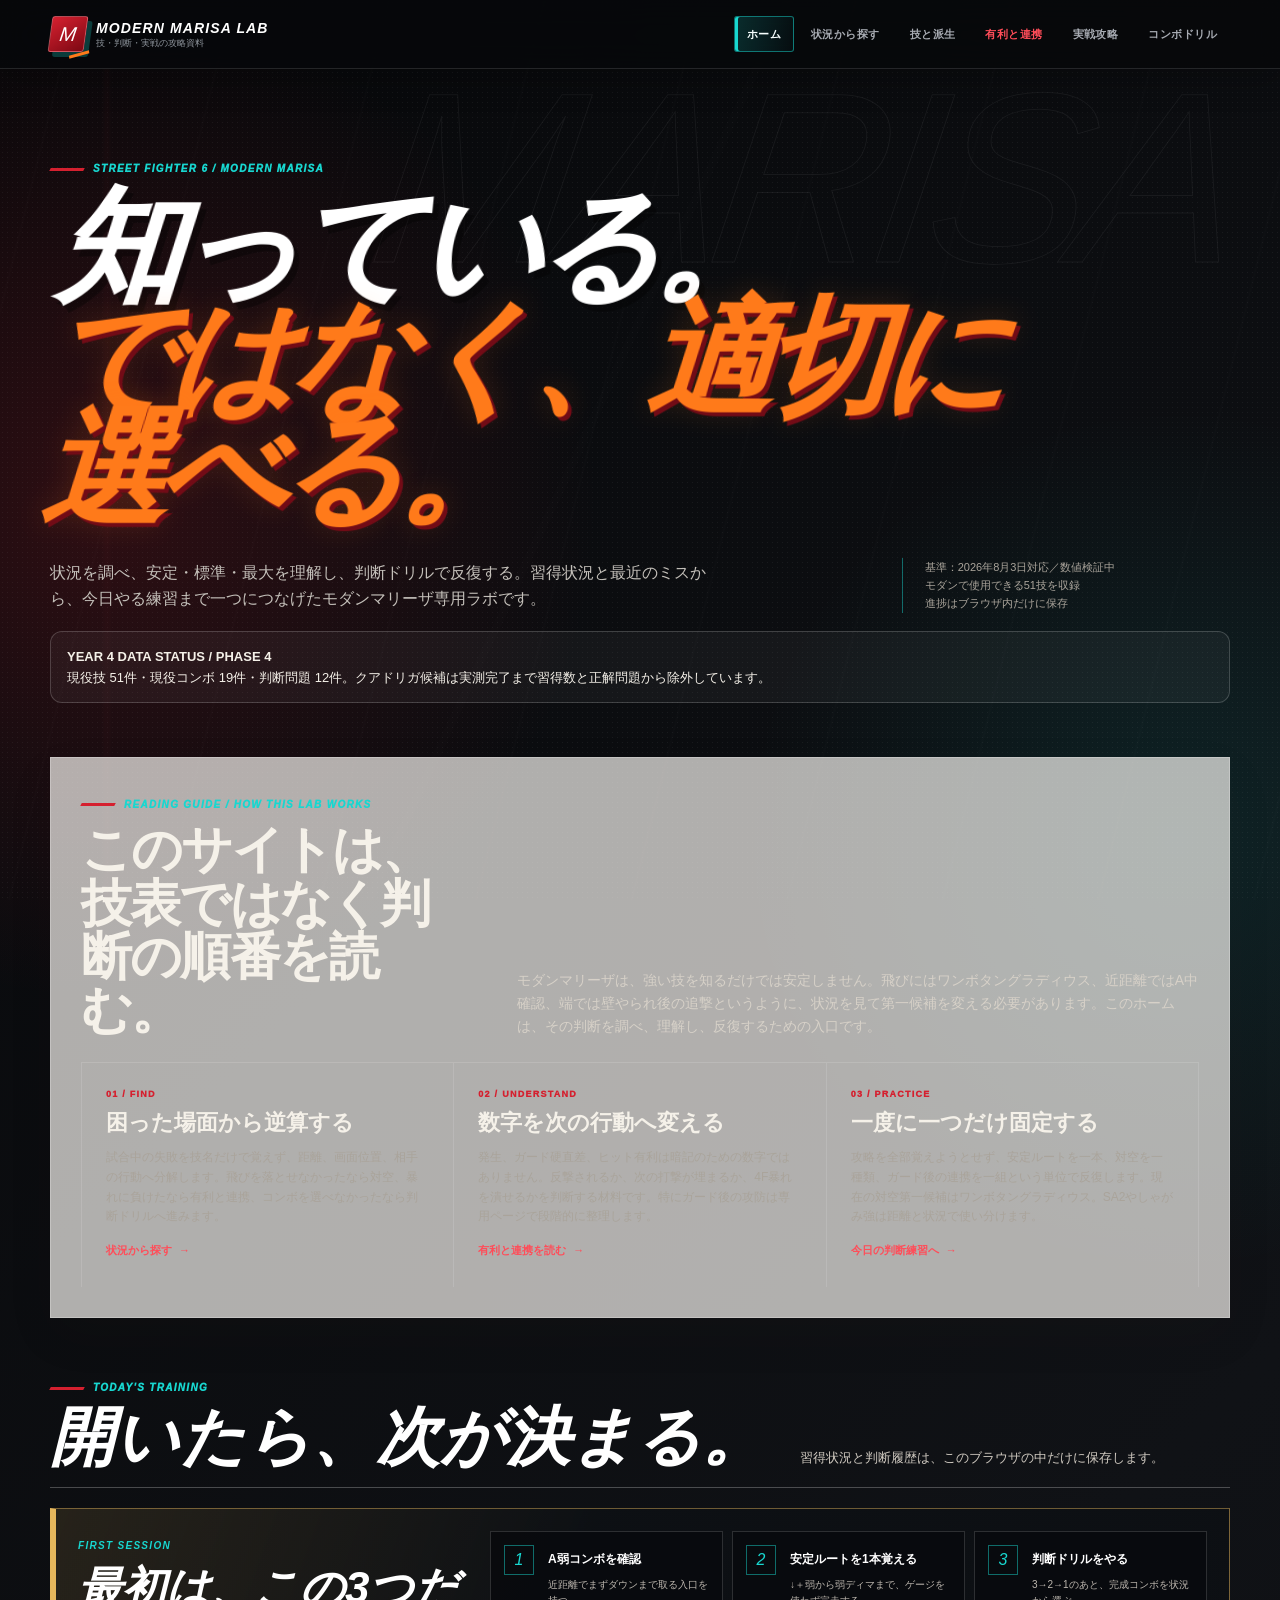
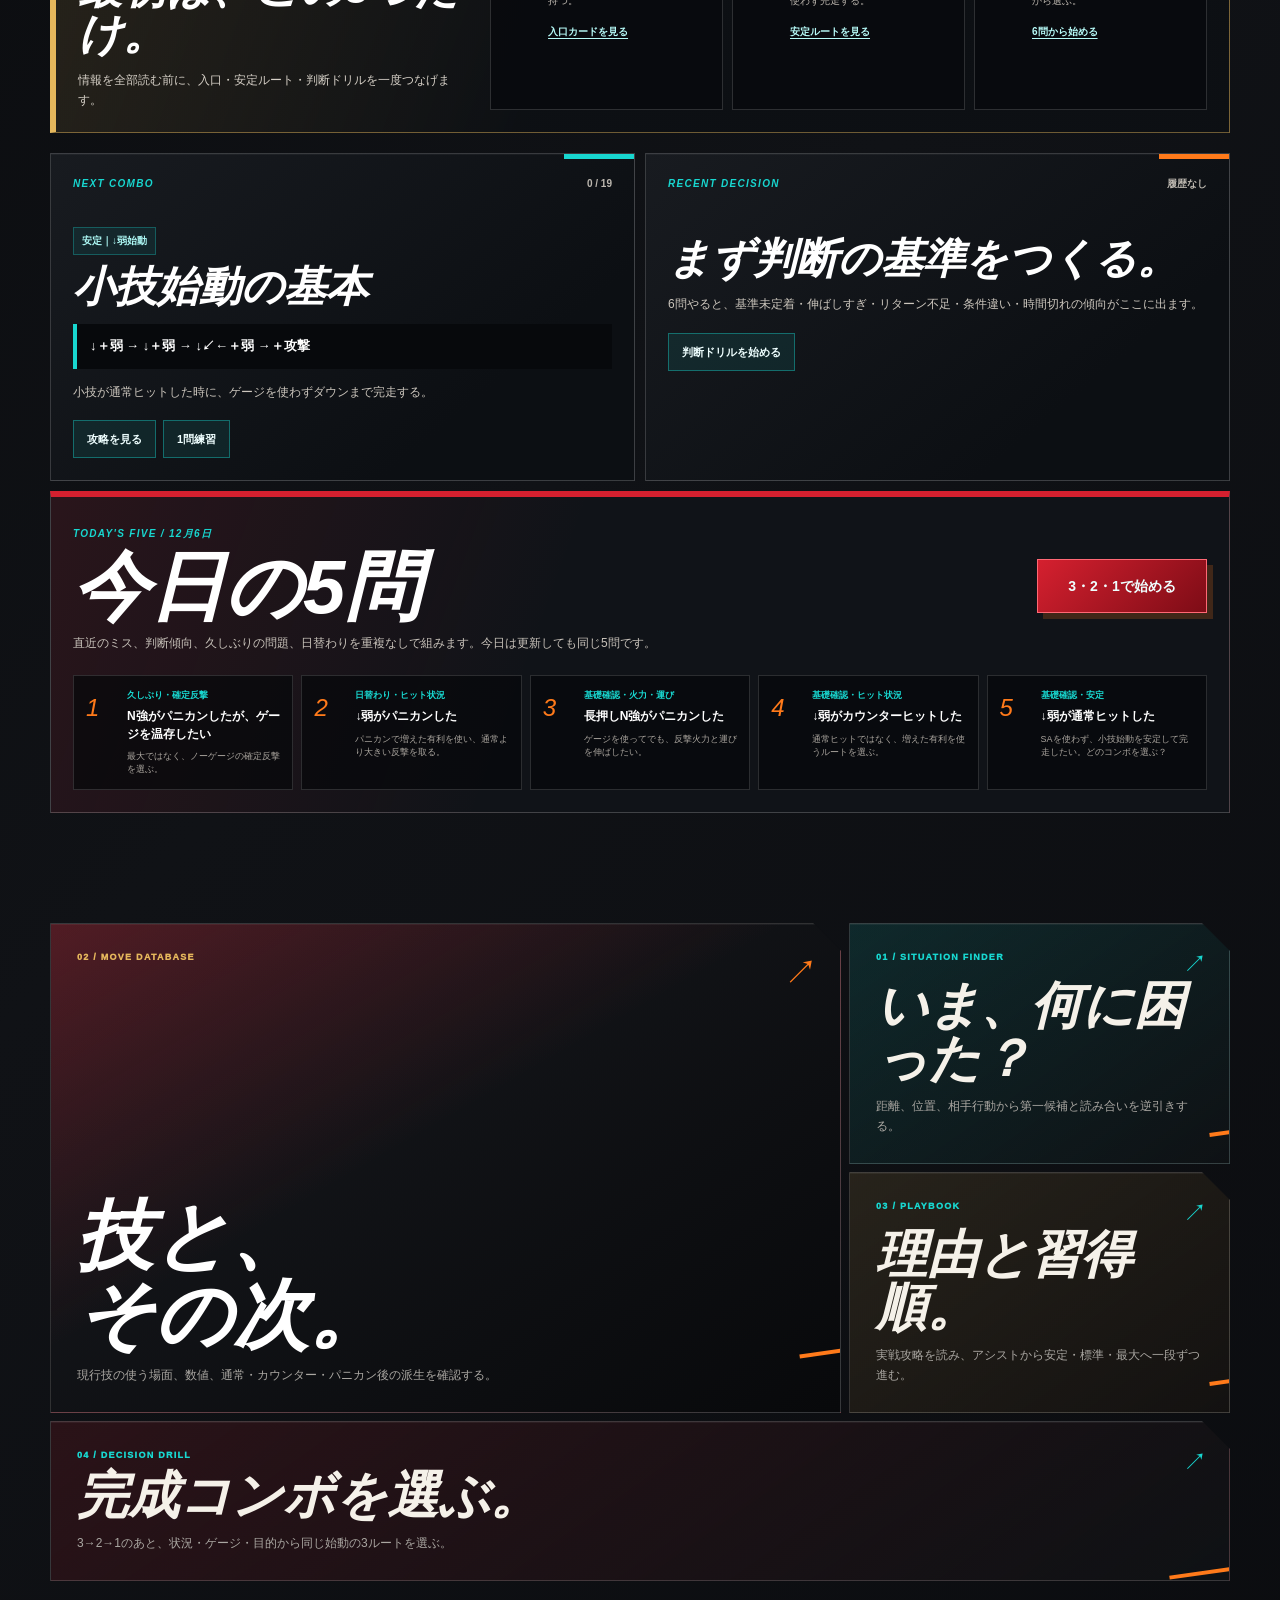
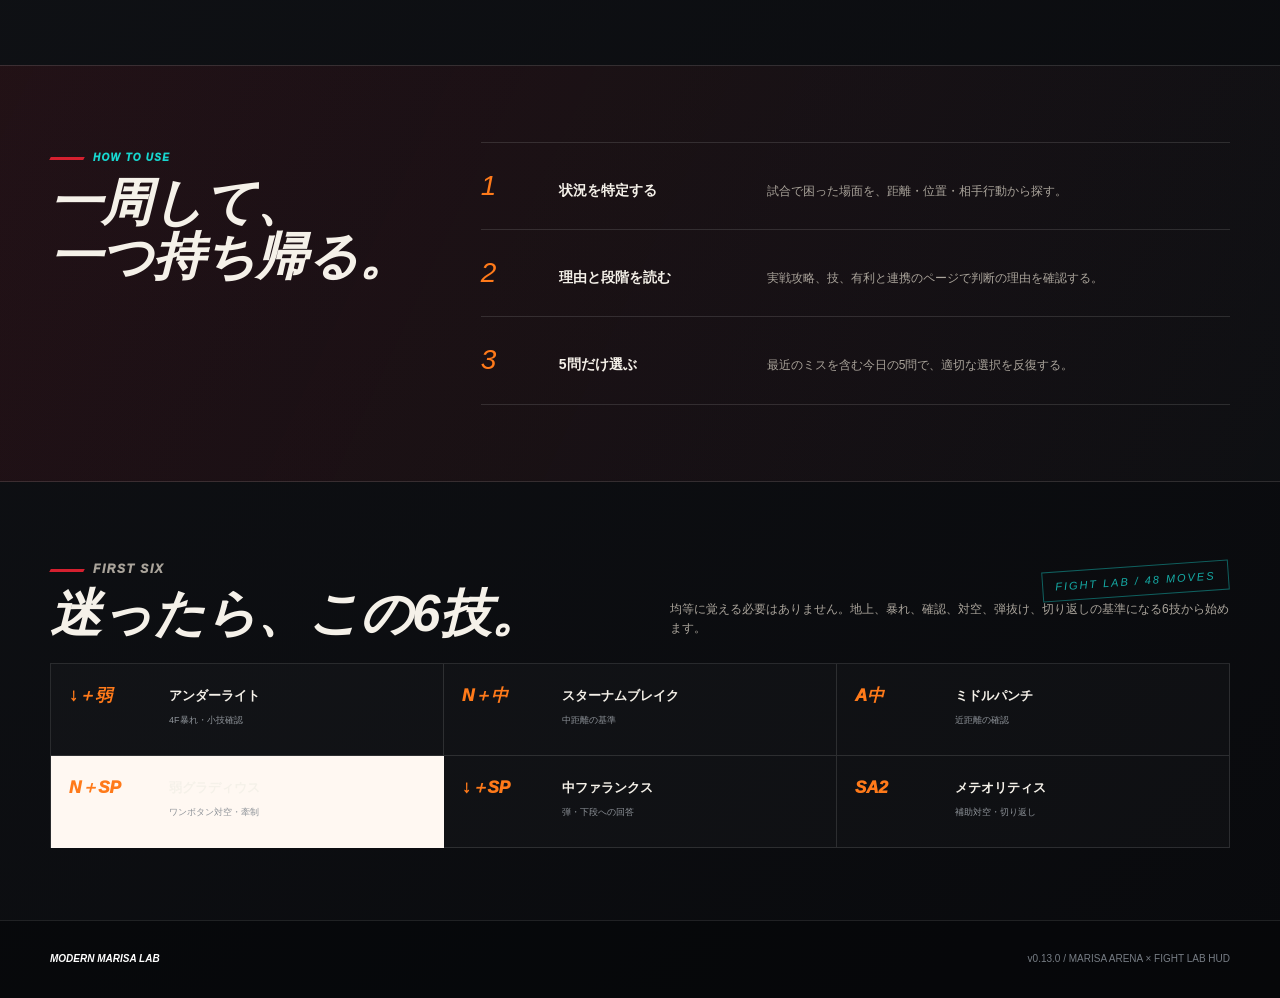
==== index.html @ 7bf9b4aa "Update home source to August 3 basis" ====
<!doctype html>
<html lang="ja">
<head>
  <meta charset="utf-8" />
  <meta name="viewport" content="width=device-width, initial-scale=1, viewport-fit=cover" />
  <meta name="theme-color" content="#07080a" />
  <meta name="description" content="2026年8月3日調整対応。モダンマリーザの次に覚えるコンボ、判断傾向、今日の練習をまとめる個人用攻略ホーム。" />
  <title>MODERN MARISA LAB｜モダンマリーザ攻略</title>
  <link rel="icon" href="favicon.svg" type="image/svg+xml" />
  <link rel="stylesheet" href="site-shell.css?v=0.23.2" />
  <link rel="stylesheet" href="theme-marisa.css?v=0.23.2" />
  <link rel="stylesheet" href="home-dashboard.css?v=0.23.2" />
  <link rel="stylesheet" href="page-guides.css?v=0.23.2" />
</head>
<body class="page-home">
  <header class="site-header">
    <div class="site-header-inner shell">
      <a class="site-brand" href="index.html">
        <span class="site-brand-mark">M</span>
        <span><b>MODERN MARISA LAB</b><small>技・判断・実戦の攻略資料</small></span>
      </a>
      <nav class="site-tabs" aria-label="ページ">
        <a href="index.html" aria-current="page">ホーム</a>
        <a href="situations.html">状況から探す</a>
        <a href="moves.html">技と派生</a>
        <a href="advantage.html">有利と連携</a>
        <a href="strategy.html">実戦攻略</a>
        <a href="drill.html">コンボドリル</a>
      </nav>
    </div>
  </header>

  <main>
    <section class="home-hero shell">
      <p class="page-kicker">STREET FIGHTER 6 / MODERN MARISA</p>
      <h1>知っている。<span>ではなく、適切に選べる。</span></h1>
      <div class="home-hero-copy">
        <p>状況を調べ、安定・標準・最大を理解し、判断ドリルで反復する。習得状況と最近のミスから、今日やる練習まで一つにつなげたモダンマリーザ専用ラボです。</p>
        <aside class="home-hero-note">基準：2026年8月3日調整<br>現行モダン技を収録・一部は再計測中<br>進捗はブラウザ内だけに保存</aside>
      </div>
    </section>

    <section id="home-dashboard" class="home-dashboard" aria-label="今日の練習">
      <p>練習状況を読み込んでいます。</p>
    </section>

    <section class="entry-grid shell" aria-label="調べるページ">
      <a class="entry-link entry-link-situations" href="situations.html">
        <small>01 / SITUATION FINDER</small>
        <div><b>いま、何に困った？</b><p>距離、位置、相手行動から第一候補と読み合いを逆引きする。</p></div>
      </a>
      <a class="entry-link entry-link-primary" href="moves.html">
        <small>02 / MOVE DATABASE</small>
        <div><b>技と、<br>その次。</b><p>現行技の使う場面、数値、通常・カウンター・パニカン後の派生を確認する。</p></div>
      </a>
      <a class="entry-link entry-link-playbook" href="strategy.html">
        <small>03 / PLAYBOOK</small>
        <div><b>理由と習得順。</b><p>実戦攻略を読み、アシストから安定・標準・最大へ一段ずつ進む。</p></div>
      </a>
      <a class="entry-link entry-link-drill" href="drill.html">
        <small>04 / DECISION DRILL</small>
        <div><b>完成コンボを選ぶ。</b><p>3→2→1のあと、状況・ゲージ・目的から同じ始動の3ルートを選ぶ。</p></div>
      </a>
    </section>

    <section class="home-method">
      <div class="home-method-grid shell">
        <div>
          <p class="page-kicker">HOW TO USE</p>
          <h2>一周して、<br>一つ持ち帰る。</h2>
        </div>
        <div class="method-steps">
          <article><span>1</span><b>状況を特定する</b><p>試合で困った場面を、距離・位置・相手行動から探す。</p></article>
          <article><span>2</span><b>理由と段階を読む</b><p>実戦攻略、技、有利と連携のページで判断の理由を確認する。</p></article>
          <article><span>3</span><b>5問だけ選ぶ</b><p>最近のミスを含む今日の5問で、適切な選択を反復する。</p></article>
        </div>
      </div>
    </section>

    <section class="first-six-band shell">
      <div class="first-six-head">
        <div><p class="page-kicker">FIRST SIX</p><h2>迷ったら、この6技。</h2></div>
        <p>均等に覚える必要はありません。地上、暴れ、確認、対空、弾抜け、切り返しの基準になる6技から始めます。</p>
      </div>
      <div class="first-six-list">
        <a href="moves.html?move=crLP"><kbd>↓＋弱</kbd><span><b>アンダーライト</b><small>4F暴れ・小技確認</small></span></a>
        <a href="moves.html?move=stMK"><kbd>N＋中</kbd><span><b>スターナムブレイク</b><small>中距離の基準</small></span></a>
        <a href="moves.html?move=aMP"><kbd>A中</kbd><span><b>ミドルパンチ</b><small>近距離の確認</small></span></a>
        <a href="moves.html?move=gladiusL"><kbd>N＋SP</kbd><span><b>弱グラディウス</b><small>ワンボタン対空・牽制</small></span></a>
        <a href="moves.html?move=phalanxM"><kbd>↓＋SP</kbd><span><b>中ファランクス</b><small>弾・下段への回答</small></span></a>
        <a href="moves.html?move=sa2"><kbd>SA2</kbd><span><b>メテオリティス</b><small>補助対空・切り返し</small></span></a>
      </div>
    </section>
  </main>

  <footer class="site-footer">
    <div class="site-footer-inner shell"><b>MODERN MARISA LAB</b><span>v0.23.2 / PERSONAL TRAINING HOME</span></div>
  </footer>

  <script src="data-core.js?v=0.23.2"></script>
  <script src="data-1.js?v=0.23.2"></script>
  <script src="data-2.js?v=0.23.2"></script>
  <script src="data-3.js?v=0.23.2"></script>
  <script src="data-4.js?v=0.23.2"></script>
  <script src="data-5.js?v=0.23.2"></script>
  <script src="data-6.js?v=0.23.2"></script>
  <script src="playbook-data.js?v=0.23.2"></script>
  <script src="playbook-expanded.js?v=0.23.2"></script>
  <script src="drill-data.js?v=0.23.2"></script>
  <script src="drill-route-schema.js?v=0.23.2"></script>
  <script src="drill-scenarios.js?v=0.23.2"></script>
  <script src="combo-learning-data.js?v=0.23.2"></script>
  <script src="drill-result-analysis.js?v=0.23.2"></script>
  <script src="home-practice-plan.js?v=0.23.2"></script>
  <script src="home-dashboard.js?v=0.23.2"></script>
  <script src="marisa-arena.js?v=0.23.2"></script>
  <script src="page-guides.js?v=0.23.2"></script>
</body>
</html>
---- site-shell.css ----
@import url("site-shell-base.css?v=0.13.0");
@import url("theme-marisa.css?v=0.13.0");
@import url("theme-marisa-runtime.css?v=0.13.0");
---- theme-marisa.css ----
/* MARISA ARENA × FIGHT LAB HUD / v0.13.0 */
:root {
  --arena-black: #07080a;
  --arena-black-2: #0d0f12;
  --arena-stone: #17191d;
  --arena-stone-2: #22252a;
  --arena-line: rgba(255,255,255,.13);
  --arena-line-strong: rgba(255,255,255,.25);
  --marisa-red: #d5202f;
  --marisa-red-dark: #720b16;
  --impact-orange: #ff7a1a;
  --hud-cyan: #18d7d0;
  --hud-cyan-soft: rgba(24,215,208,.16);
  --victory-gold: #e5b75c;
  --arena-text: #f5f1e9;
  --arena-muted: #aaa49b;
  --arena-panel: rgba(20,22,26,.88);
  --arena-panel-solid: #15171b;
  --arena-shadow: 0 26px 80px rgba(0,0,0,.48);
  --display: Impact, Haettenschweiler, "Arial Narrow Bold", "Roboto Condensed", sans-serif;

  --ink: var(--arena-text);
  --ink-soft: #d7d1c8;
  --muted: var(--arena-muted);
  --paper: var(--arena-black);
  --paper-deep: var(--arena-stone-2);
  --white: var(--arena-text);
  --red: var(--marisa-red);
  --red-dark: #ff4d59;
  --gold: var(--victory-gold);
  --green: var(--hud-cyan);
  --line: var(--arena-line);
  --line-strong: var(--arena-line-strong);
  --shadow: var(--arena-shadow);
  color-scheme: dark;
}

html { background: var(--arena-black); }
body {
  position: relative;
  min-height: 100vh;
  overflow-x: hidden;
  background:
    radial-gradient(circle at 8% 12%, rgba(213,32,47,.18), transparent 31rem),
    radial-gradient(circle at 92% 20%, rgba(24,215,208,.10), transparent 27rem),
    linear-gradient(135deg, #07080a 0%, #101216 48%, #090a0d 100%);
  color: var(--arena-text);
}
body::before {
  z-index: 0;
  opacity: .32;
  background-image:
    linear-gradient(115deg, transparent 0 46%, rgba(255,255,255,.035) 46.2% 46.6%, transparent 46.8% 100%),
    radial-gradient(rgba(255,255,255,.18) .45px, transparent .7px);
  background-size: 100% 100%, 5px 5px;
}
body::after {
  content: "";
  position: fixed;
  z-index: 0;
  inset: 0;
  pointer-events: none;
  opacity: .2;
  background:
    repeating-linear-gradient(104deg, transparent 0 74px, rgba(255,255,255,.025) 75px 76px, transparent 77px 151px),
    linear-gradient(90deg, transparent 0 8%, rgba(213,32,47,.11) 8.2% 8.45%, transparent 8.7% 100%);
  mix-blend-mode: screen;
}
body > * { position: relative; z-index: 1; }
::selection { background: var(--marisa-red); color: white; }

.site-header {
  border-bottom-color: rgba(255,255,255,.12);
  background: rgba(7,8,10,.82);
  box-shadow: 0 10px 34px rgba(0,0,0,.24);
}
.site-brand-mark {
  position: relative;
  border: 1px solid rgba(255,255,255,.26);
  border-radius: 3px;
  background: linear-gradient(145deg, var(--marisa-red), #7d0813);
  color: #fff;
  font-family: var(--display);
  font-style: italic;
  transform: skewX(-8deg);
  box-shadow: 5px 5px 0 rgba(24,215,208,.25);
}
.site-brand-mark::after {
  content: "";
  position: absolute;
  right: -7px;
  bottom: -5px;
  width: 20px;
  height: 3px;
  background: var(--impact-orange);
  transform: rotate(-16deg);
}
.site-brand b { color: #fff; font-family: var(--display); font-size: 14px; font-style: italic; letter-spacing: .08em; }
.site-brand small { color: #8f959d; }
.site-tabs a { border: 1px solid transparent; border-radius: 3px; color: #a7abb2; text-transform: uppercase; letter-spacing: .04em; }
.site-tabs a:hover { border-color: rgba(255,255,255,.14); background: rgba(255,255,255,.06); color: white; }
.site-tabs a[aria-current="page"] {
  border-color: rgba(24,215,208,.48);
  background: linear-gradient(100deg, rgba(24,215,208,.18), rgba(24,215,208,.03));
  color: #f7ffff;
  box-shadow: inset 3px 0 0 var(--hud-cyan);
}

.page-kicker, .eyebrow {
  display: inline-flex;
  align-items: center;
  gap: 9px;
  color: var(--hud-cyan);
  font-family: var(--display);
  font-style: italic;
  letter-spacing: .13em;
}
.page-kicker::before, .eyebrow::before { content: ""; width: 34px; height: 3px; background: var(--marisa-red); transform: skewX(-28deg); }
.page-hero, .home-hero { isolation: isolate; }
.page-hero::before, .home-hero::before {
  content: "MARISA";
  position: absolute;
  z-index: -1;
  top: .05em;
  right: max(12px, calc((100vw - 1180px)/2));
  color: transparent;
  font-family: var(--display);
  font-size: clamp(92px, 19vw, 260px);
  font-style: italic;
  letter-spacing: -.055em;
  line-height: .8;
  -webkit-text-stroke: 1px rgba(255,255,255,.055);
  transform: skewX(-8deg);
  pointer-events: none;
}
.page-hero h1, .home-hero h1, .entry-link b, .home-method h2, .first-six-head h2,
.situation-group-header h2, .move-group-heading h2, .reference-drawer summary b {
  font-family: var(--display);
  font-style: italic;
  font-weight: 900;
  text-transform: uppercase;
}
.page-hero h1, .home-hero h1 {
  color: #fff;
  text-shadow: 6px 7px 0 rgba(0,0,0,.38);
  transform: skewX(-4deg);
}
.page-hero h1 em, .home-hero h1 span {
  color: var(--impact-orange);
  text-shadow: 4px 4px 0 var(--marisa-red-dark), 0 0 28px rgba(255,122,26,.18);
}
.page-lead, .home-hero-copy p { color: #c4c0ba; }
.page-meta, .home-hero-note { border-color: rgba(24,215,208,.45); }
.page-meta dt { color: var(--hud-cyan); }
.page-meta dd { color: #f1eee9; }

/* Home / arena entrance */
.page-home .home-hero { min-height: 64vh; display: grid; align-content: center; padding-block: 92px 54px; }
.page-home .home-hero::after {
  content: "FIGHT LAB / 48 MOVES";
  position: absolute;
  z-index: -1;
  right: 4vw;
  bottom: 8%;
  padding: 5px 12px;
  border: 1px solid rgba(24,215,208,.42);
  color: rgba(24,215,208,.72);
  font-family: var(--display);
  font-size: 11px;
  font-style: italic;
  letter-spacing: .18em;
  transform: rotate(-4deg);
}
.entry-grid { gap: 8px; }
.entry-link {
  border-color: rgba(255,255,255,.16);
  background: linear-gradient(145deg, rgba(27,29,34,.95), rgba(11,12,15,.94));
  clip-path: polygon(0 0, calc(100% - 28px) 0, 100% 28px, 100% 100%, 0 100%);
  box-shadow: inset 0 1px 0 rgba(255,255,255,.05);
  transition: transform .18s ease, border-color .18s ease, filter .18s ease;
}
.entry-link::before {
  content: "";
  position: absolute;
  inset: auto -8% 14% 42%;
  height: 4px;
  background: var(--impact-orange);
  transform: rotate(-8deg) scaleX(.2);
  transform-origin: right;
  transition: transform .24s ease;
}
.entry-link:hover { transform: translateY(-4px) skewX(-.5deg); border-color: rgba(255,122,26,.65); filter: brightness(1.08); }
.entry-link:hover::before { transform: rotate(-8deg) scaleX(1); }
.entry-link::after { color: var(--hud-cyan); font-family: var(--display); }
.entry-link small { color: var(--hud-cyan); }
.entry-link p { color: #aaa7a2; }
.entry-link-primary {
  background:
    linear-gradient(150deg, rgba(213,32,47,.30), transparent 45%),
    linear-gradient(145deg, #181a1f, #08090b);
}
.entry-link-primary::after { color: var(--impact-orange); font-size: 34px; }
.entry-link-primary small { color: var(--victory-gold); }
.entry-link-situations { background: linear-gradient(145deg, rgba(24,215,208,.13), rgba(15,18,21,.96)); }
.entry-link-playbook { background: linear-gradient(145deg, rgba(229,183,92,.12), rgba(20,18,17,.96)); }
.home-method { border-color: rgba(255,255,255,.12); background: linear-gradient(115deg, rgba(213,32,47,.10), rgba(255,255,255,.018)); }
.method-steps { border-color: rgba(255,255,255,.25); }
.method-steps article { border-color: rgba(255,255,255,.11); }
.method-steps span { color: var(--impact-orange); font-family: var(--display); font-style: italic; }
.method-steps p, .first-six-head p { color: var(--arena-muted); }
.first-six-list { border-color: rgba(255,255,255,.25); }
.first-six-list a { border-color: rgba(255,255,255,.11); background: rgba(255,255,255,.025); transition: .18s ease; }
.first-six-list a:hover { background: rgba(24,215,208,.07); box-shadow: inset 4px 0 0 var(--hud-cyan); }
.first-six-list kbd { color: var(--impact-orange); font-family: var(--display); font-style: italic; font-size: 17px; }
.first-six-list small { color: #8e9399; }

/* Moves / HUD */
.page-moves .moves-intro { border-color: rgba(255,255,255,.12); }
.moves-status-bar, .move-group-heading { border-color: rgba(255,255,255,.22); }
.moves-status-count b { color: var(--impact-orange); font-family: var(--display); font-style: italic; }
.moves-status-bar > button, .clear-button, .filter-button, .category-tabs button {
  border-radius: 3px;
  border-color: rgba(255,255,255,.15);
  background: rgba(255,255,255,.025);
  color: #a7abb2;
  text-transform: uppercase;
}
.category-tabs button.is-active { border-color: var(--hud-cyan); background: rgba(24,215,208,.13); color: white; box-shadow: inset 0 -3px 0 var(--hud-cyan); }
.filter-button.active { border-color: var(--marisa-red); background: rgba(213,32,47,.18); color: white; box-shadow: inset 3px 0 0 var(--marisa-red); }
.move-tools {
  border-color: rgba(255,255,255,.14);
  background: rgba(19,21,25,.78);
  clip-path: polygon(0 0, calc(100% - 16px) 0, 100% 16px, 100% 100%, 0 100%);
}
.move-tools > summary i { border-radius: 2px; background: var(--marisa-red); }
.move-tools-body { border-color: rgba(255,255,255,.11); }
.search-box { border-color: rgba(24,215,208,.35); background: rgba(5,7,9,.72); }
.search-box:focus-within { border-color: var(--hud-cyan); box-shadow: 0 0 0 3px rgba(24,215,208,.08); }
.search-box input { color: white; }
.search-box input::placeholder { color: #6e747c; }
.active-situation { border-left-color: var(--hud-cyan); background: linear-gradient(100deg, rgba(24,215,208,.12), rgba(15,17,20,.88)); }
.active-situation small { color: var(--hud-cyan); }
.move-group-heading span { color: var(--impact-orange); font-family: var(--display); font-style: italic; }
.move-card {
  position: relative;
  border-color: rgba(255,255,255,.11);
  background: linear-gradient(110deg, rgba(25,27,31,.96), rgba(12,13,16,.95));
  clip-path: polygon(0 0, calc(100% - 12px) 0, 100% 12px, 100% 100%, 0 100%);
}
.move-card::before {
  content: "";
  position: absolute;
  z-index: 0;
  inset: 0 auto 0 0;
  width: 3px;
  background: rgba(255,255,255,.12);
  transition: width .18s ease, background .18s ease;
}
.move-card > * { position: relative; z-index: 1; }
.move-card.is-open { border-color: rgba(255,122,26,.55); background: linear-gradient(115deg, rgba(213,32,47,.13), rgba(18,20,24,.98) 34%); box-shadow: 0 24px 60px rgba(0,0,0,.34); }
.move-card.is-open::before { width: 6px; background: linear-gradient(var(--impact-orange), var(--marisa-red)); }
.move-card.is-impacting { animation: arena-impact .34s cubic-bezier(.2,.8,.2,1); }
.move-summary:hover { background: rgba(255,255,255,.035); }
.move-command { color: var(--impact-orange); font-family: var(--display); font-size: 21px; font-style: italic; letter-spacing: .02em; }
.move-category { color: #818790; }
.move-name { color: white; font-family: var(--display); font-size: 20px; font-style: italic; letter-spacing: .025em; text-transform: uppercase; }
.move-purpose-summary, .move-damage-summary { color: #8d9299; }
.move-damage-summary b { color: var(--hud-cyan); font-family: var(--display); font-size: 19px; }
.expand-icon { border-radius: 2px; background: #2a2e34; color: white; }
.move-card.is-open .expand-icon { background: var(--marisa-red); box-shadow: 4px 4px 0 rgba(255,122,26,.28); }
.move-detail { border-color: rgba(255,255,255,.10); }
.detail-kicker { color: var(--hud-cyan); font-family: var(--display); }
.detail-lead h3 { color: white; font-family: var(--display); font-style: italic; text-transform: uppercase; }
.detail-lead > p { color: #bbb7b1; }
.purpose-tags span { border: 1px solid rgba(229,183,92,.22); border-radius: 2px; background: rgba(229,183,92,.08); color: #e4c88e; }
.stats-grid { border-color: rgba(255,255,255,.13); background: #0c0e11; }
.stat { border-color: rgba(255,255,255,.09); background: linear-gradient(180deg, rgba(255,255,255,.035), transparent); }
.stat small { color: #818790; letter-spacing: .08em; }
.stat b { color: white; font-family: var(--display); font-size: 20px; font-style: italic; }
.stat-rating { border-radius: 2px; }
.detail-columns section { border: 1px solid rgba(255,255,255,.08); background: rgba(255,255,255,.025); }
.detail-columns h4 { color: var(--hud-cyan); font-family: var(--display); font-size: 12px; font-style: italic; text-transform: uppercase; }
.detail-columns ul { color: #b9b5af; }
.input-notes { border-left-color: var(--victory-gold); background: rgba(229,183,92,.07); color: #aaa59e; }
.reference-drawer { border-color: rgba(255,255,255,.22); }
.reference-drawer details { border-color: rgba(255,255,255,.1); }
.reference-drawer summary span, .notation-list dd, .source-note { color: #8f949b; }
.notation-list div { border-color: rgba(255,255,255,.09); }
.source-list a { border-color: rgba(255,255,255,.11); background: rgba(255,255,255,.025); }
.source-list a:hover { border-color: var(--hud-cyan); }
.source-list span { color: #8d9299; }

/* Hit-state personality */
.hit-followups {
  border-color: rgba(255,255,255,.14);
  border-radius: 3px;
  background: #0d0f12;
}
.hit-followups > summary {
  border-bottom: 1px solid rgba(255,255,255,.08);
  border-radius: 0;
  background:
    linear-gradient(105deg, rgba(213,32,47,.24), transparent 48%),
    #111318;
}
.hit-followups > summary small { color: var(--hud-cyan); }
.hit-followups > summary > i { border-radius: 2px; background: rgba(255,122,26,.15); color: #ffc18c; }
.hit-followups-body { background: radial-gradient(circle at 90% 0, rgba(255,255,255,.035), transparent 19rem); }
.followup-caution { border-left-color: var(--hud-cyan); border-radius: 0; background: rgba(24,215,208,.07); color: #aaaeb2; }
.followup-tabs { border-radius: 2px; background: #080a0c; }
.followup-tabs button { border-radius: 2px; color: #8a9097; }
.followup-tabs button.is-active { background: #e9e7e3; color: #090a0c; box-shadow: none; }
.hit-followups:has([data-followup-tab="counter"].is-active) { --state-color: var(--victory-gold); }
.hit-followups:has([data-followup-tab="punish"].is-active) { --state-color: var(--marisa-red); }
.hit-followups:has([data-followup-tab="rush"].is-active) { --state-color: var(--hud-cyan); }
.hit-followups:has([data-followup-tab="normal"].is-active) { --state-color: #e9e7e3; }
.hit-followups .followup-tabs button.is-active { background: var(--state-color, #e9e7e3); color: #08090b; box-shadow: 0 0 24px color-mix(in srgb, var(--state-color, white) 23%, transparent); }
.hit-followups:has([data-followup-tab="punish"].is-active) .followup-panel { animation: punish-flash .28s ease; }
.followup-condition-summary { border-color: color-mix(in srgb, var(--state-color, white) 28%, transparent); border-radius: 2px; background: rgba(255,255,255,.025); }
.followup-condition-summary b { color: var(--state-color, white); }
.followup-recommendation {
  border-color: rgba(255,255,255,.11);
  border-radius: 2px;
  background: linear-gradient(155deg, #1a1c20, #0e1013);
  box-shadow: 0 14px 34px rgba(0,0,0,.24);
}
.followup-recommendation:first-child {
  position: relative;
  border-color: color-mix(in srgb, var(--state-color, var(--impact-orange)) 65%, transparent);
  transform: translateY(-4px);
  box-shadow: 0 18px 42px rgba(0,0,0,.38), inset 4px 0 0 var(--state-color, var(--impact-orange));
}
.followup-recommendation:first-child::before {
  content: "RECOMMENDED";
  position: absolute;
  top: -10px;
  right: 10px;
  padding: 3px 7px;
  background: var(--state-color, var(--impact-orange));
  color: #07080a;
  font-family: var(--display);
  font-size: 8px;
  font-style: italic;
  letter-spacing: .08em;
}
.followup-recommendation > header b { color: var(--state-color, var(--impact-orange)); font-family: var(--display); font-size: 12px; font-style: italic; }
.followup-verification { border-radius: 2px; background: rgba(255,255,255,.07); color: #aab0b7; }
.followup-route { color: white; font-family: var(--display); font-size: 17px; font-style: italic; letter-spacing: .015em; }
.followup-metrics span { border-radius: 2px; background: rgba(255,255,255,.045); }
.followup-metrics b { color: var(--state-color, var(--impact-orange)); }
.followup-resource-grid > div { border-color: rgba(255,255,255,.08); }
.followup-resource-grid dd { color: #e5e1db; }
.followup-result { border-radius: 2px; background: color-mix(in srgb, var(--state-color, white) 8%, transparent); color: #c2beb8; }
.followup-result small, .followup-recommendation footer a { color: var(--state-color, var(--impact-orange)); }
.followup-reason { color: #979ca2; }
.followup-conditions span { border-radius: 2px; background: rgba(255,255,255,.06); color: #b4b0aa; }
.followup-recommendation footer a { border-color: color-mix(in srgb, var(--state-color, white) 24%, transparent); border-radius: 2px; }
.followup-unavailable { border-color: rgba(255,255,255,.17); border-radius: 2px; background: rgba(255,255,255,.02); }

/* Situations / decision HUD */
.situation-group-header span { color: var(--impact-orange); font-family: var(--display); font-style: italic; }
.situation-group-header p, .situation-link-copy, .situations-note p { color: #999ea5; }
.situation-list { border-color: rgba(255,255,255,.22); }
.situation-link { border-color: rgba(255,255,255,.10); transition: background .16s ease, transform .16s ease; }
.situation-link:hover { background: linear-gradient(90deg, rgba(24,215,208,.10), transparent); transform: translateX(4px); }
.situation-link-title small { color: var(--hud-cyan); font-family: var(--display); font-style: italic; }
.situation-link-title b { color: white; font-family: var(--display); font-size: 19px; font-style: italic; text-transform: uppercase; }
.situation-link-choice { border-left-color: var(--impact-orange); background: rgba(255,122,26,.045); }
.situation-link-choice small { color: #8e949b; }
.situation-link-choice b { color: #f0d7bd; }
.situation-link-arrow { color: var(--hud-cyan); font-family: var(--display); }
.situation-link-risk { color: #c07d75; }
.situations-note { border-color: rgba(255,255,255,.22); }

/* Strategy / tactical room */
.page-strategy .strategy-page-note { border-color: rgba(255,255,255,.12); color: #999ea5; }
.page-strategy .strategy-page-note b { color: var(--victory-gold); }
.page-strategy .playbook-category-wrap { border-color: rgba(255,255,255,.1); }
.page-strategy .playbook-category { border-color: rgba(255,255,255,.10); background: rgba(255,255,255,.025); color: #aaaeb4; }
.page-strategy .playbook-category:hover { background: rgba(255,255,255,.06); }
.page-strategy .playbook-category.is-active { background: linear-gradient(110deg, rgba(213,32,47,.28), rgba(15,17,20,.96)); color: white; box-shadow: inset 4px 0 0 var(--marisa-red); }
.page-strategy .playbook-category.is-active small, .page-strategy .playbook-category.is-active span { color: var(--impact-orange); }
.page-strategy .playbook-category-description { border-left-color: var(--hud-cyan); color: #979ca3; }
.page-strategy .playbook-stage {
  border-color: rgba(255,255,255,.14);
  border-radius: 3px;
  background:
    linear-gradient(rgba(14,16,19,.92), rgba(14,16,19,.92)),
    repeating-linear-gradient(0deg, transparent 0 31px, rgba(24,215,208,.05) 32px);
  box-shadow: 0 28px 70px rgba(0,0,0,.4);
}
.page-strategy .playbook-controls button { border-color: rgba(255,255,255,.15); border-radius: 2px; background: #1b1e23; color: white; }
.page-strategy .playbook-position span:first-child { color: var(--impact-orange); font-family: var(--display); font-style: italic; }
.page-strategy .playbook-card { border-radius: 2px !important; background: linear-gradient(150deg, #1c1e22, #0d0f12) !important; color: white; box-shadow: 0 18px 48px rgba(0,0,0,.3) !important; }
.page-strategy .playbook-card h3 { color: white; font-family: var(--display); font-style: italic; text-transform: uppercase; }
.page-strategy .playbook-card-lead, .page-strategy .playbook-card p, .page-strategy .playbook-card span, .page-strategy .playbook-card li, .page-strategy .playbook-card dd { color: #aaaeb4; }
.page-strategy .playbook-card b, .page-strategy .playbook-card strong { color: #f2eee7; }
.page-strategy .playbook-card-number span { color: var(--impact-orange); font-family: var(--display); font-style: italic; }
.page-strategy .playbook-status { border-radius: 2px; }
.page-strategy .playbook-card-footer { border-color: rgba(255,255,255,.09); }
.page-strategy .playbook-related button, .page-strategy .playbook-related a, .page-strategy .learned-button { border-color: rgba(255,255,255,.14); border-radius: 2px; background: rgba(255,255,255,.03); color: #b8bcc2; }
.page-strategy .playbook-related button:hover, .page-strategy .playbook-related a:hover { border-color: var(--hud-cyan); color: var(--hud-cyan); }

.site-footer { border-color: rgba(255,255,255,.1); background: rgba(5,6,8,.55); }
.site-footer b { color: white; font-family: var(--display); font-style: italic; }
.site-footer-inner { color: #777d85; }

/* Reveal and impact */
body:not(.is-entered) .home-hero h1,
body:not(.is-entered) .page-hero h1 { opacity: 0; transform: translateY(18px) skewX(-4deg); }
body.is-entered .home-hero h1,
body.is-entered .page-hero h1 { opacity: 1; transition: opacity .45s ease, transform .55s cubic-bezier(.16,.8,.2,1); }
.arena-reveal { opacity: 0; transform: translateY(18px); }
.arena-reveal.is-revealed { opacity: 1; transform: none; transition: opacity .42s ease, transform .48s cubic-bezier(.16,.8,.2,1); }

@keyframes arena-impact {
  0% { transform: translateX(0); filter: brightness(1); }
  24% { transform: translateX(-4px) skewX(-.4deg); filter: brightness(1.35); }
  48% { transform: translateX(3px); }
  100% { transform: translateX(0); filter: brightness(1); }
}
@keyframes punish-flash {
  0% { filter: brightness(1); }
  35% { filter: brightness(1.5) saturate(1.35); }
  100% { filter: brightness(1); }
}

@media (max-width: 820px) {
  .page-home .home-hero { min-height: auto; }
  .page-hero::before, .home-hero::before { top: .2em; font-size: 29vw; }
  .followup-recommendation:first-child { transform: none; }
}

@media (max-width: 560px) {
  body::after { opacity: .12; }
  .site-header { background: #090a0d; }
  .page-kicker::before, .eyebrow::before { width: 22px; }
  .page-hero h1, .home-hero h1 { text-shadow: 3px 4px 0 rgba(0,0,0,.4); }
  .entry-link { clip-path: polygon(0 0, calc(100% - 18px) 0, 100% 18px, 100% 100%, 0 100%); }
  .move-card { clip-path: polygon(0 0, calc(100% - 8px) 0, 100% 8px, 100% 100%, 0 100%); }
  .move-command { font-size: 16px; }
  .move-name { font-size: 16px; }
  .followup-recommendation:first-child::before { top: -8px; right: 7px; }
}

@media (prefers-reduced-motion: reduce) {
  *, *::before, *::after { scroll-behavior: auto !important; animation-duration: .001ms !important; animation-iteration-count: 1 !important; transition-duration: .001ms !important; }
  .arena-reveal, body:not(.is-entered) .home-hero h1, body:not(.is-entered) .page-hero h1 { opacity: 1; transform: none; }
}
---- home-dashboard.css ----
body.page-home .home-dashboard {
  width: min(1180px, calc(100% - 32px));
  margin: 24px auto 74px;
  color: #f7f4ee;
}

body.page-home .home-dashboard-heading {
  display: grid;
  grid-template-columns: minmax(0, 1fr) minmax(240px, 430px);
  gap: 24px;
  align-items: end;
  padding-bottom: 18px;
  border-bottom: 1px solid rgba(255,255,255,.25);
}

body.page-home .home-dashboard-heading h2 {
  margin: 8px 0 0;
  color: #fff;
  font-family: var(--display);
  font-size: clamp(34px, 6vw, 64px);
  font-style: italic;
  line-height: .98;
  text-transform: uppercase;
}

body.page-home .home-dashboard-heading > p {
  margin: 0;
  color: #cfc9c0;
  font-size: 13px;
  line-height: 1.7;
}

body.page-home .home-first-run {
  display: grid;
  grid-template-columns: minmax(220px, .7fr) minmax(0, 1.3fr);
  gap: 26px;
  margin-top: 20px;
  padding: 22px;
  border: 1px solid rgba(229,183,92,.45);
  border-left: 6px solid var(--victory-gold);
  background: linear-gradient(110deg, rgba(229,183,92,.12), rgba(13,16,20,.98) 44%);
}

body.page-home .home-first-run > div > small,
body.page-home .home-dashboard-card header small,
body.page-home .home-today-heading small {
  color: var(--hud-cyan);
  font-family: var(--display);
  font-size: 10px;
  font-style: italic;
  font-weight: 900;
  letter-spacing: .13em;
}

body.page-home .home-first-run h2 {
  margin: 8px 0 0;
  color: #fff;
  font-family: var(--display);
  font-size: clamp(28px, 4vw, 44px);
  font-style: italic;
  line-height: 1.05;
  text-transform: uppercase;
}

body.page-home .home-first-run > div > p {
  margin: 12px 0 0;
  color: #d6d0c7;
  font-size: 12px;
  line-height: 1.7;
}

body.page-home .home-first-run ol {
  display: grid;
  grid-template-columns: repeat(3, minmax(0, 1fr));
  gap: 9px;
  margin: 0;
  padding: 0;
  list-style: none;
}

body.page-home .home-first-run li {
  display: grid;
  grid-template-columns: 34px minmax(0, 1fr);
  gap: 10px;
  padding: 13px;
  border: 1px solid rgba(255,255,255,.15);
  background: rgba(7,9,12,.76);
}

body.page-home .home-first-run li > span {
  display: grid;
  place-items: center;
  width: 30px;
  height: 30px;
  border: 1px solid rgba(24,215,208,.48);
  color: var(--hud-cyan);
  font-family: var(--display);
  font-size: 16px;
  font-style: italic;
}

body.page-home .home-first-run li b {
  color: #fff;
  font-size: 12px;
}

body.page-home .home-first-run li p {
  margin: 6px 0 9px;
  color: #bdb7af;
  font-size: 10px;
  line-height: 1.55;
}

body.page-home .home-first-run li a {
  color: #b7fbf8;
  font-size: 10px;
  font-weight: 800;
  text-decoration: underline;
  text-underline-offset: 3px;
}

body.page-home .home-dashboard-grid {
  display: grid;
  grid-template-columns: repeat(2, minmax(0, 1fr));
  gap: 10px;
  margin-top: 20px;
}

body.page-home .home-dashboard-card {
  position: relative;
  min-height: 320px;
  padding: 22px;
  border: 1px solid rgba(255,255,255,.18);
  background: linear-gradient(140deg, #181b20, #0c0f13 74%);
  box-shadow: inset 0 1px 0 rgba(255,255,255,.04);
}

body.page-home .home-dashboard-card::after {
  content: "";
  position: absolute;
  top: 0;
  right: 0;
  width: 70px;
  height: 5px;
  background: var(--hud-cyan);
}

body.page-home .home-next-route[data-tier="standard"]::after { background: var(--victory-gold); }
body.page-home .home-next-route[data-tier="maximum"]::after { background: #ff6975; }
body.page-home .home-tendency::after { background: var(--impact-orange); }

body.page-home .home-dashboard-card header {
  display: flex;
  align-items: center;
  justify-content: space-between;
  gap: 14px;
}

body.page-home .home-dashboard-card header span {
  color: #bdb8b0;
  font-size: 10px;
  font-weight: 800;
}

body.page-home .home-dashboard-tag {
  display: inline-flex;
  margin: 34px 0 0 !important;
  padding: 5px 8px;
  border: 1px solid rgba(24,215,208,.3);
  background: rgba(24,215,208,.08);
  color: #aefaf6 !important;
  font-size: 10px !important;
  font-weight: 850;
}

body.page-home .home-dashboard-card h2 {
  margin: 10px 0 0;
  color: #fff;
  font-family: var(--display);
  font-size: clamp(26px, 4vw, 42px);
  font-style: italic;
  line-height: 1.06;
  text-transform: uppercase;
}

body.page-home .home-dashboard-card h2 em {
  color: var(--impact-orange);
  font-size: .5em;
  font-style: normal;
  white-space: nowrap;
}

body.page-home .home-dashboard-card > strong {
  display: block;
  margin-top: 14px;
  padding: 12px 13px;
  border-left: 4px solid var(--hud-cyan);
  background: #07090c;
  color: #fff;
  font-size: 13px;
  line-height: 1.6;
}

body.page-home .home-next-route[data-tier="standard"] > strong { border-left-color: var(--victory-gold); }
body.page-home .home-next-route[data-tier="maximum"] > strong { border-left-color: #ff6975; }

body.page-home .home-dashboard-card > p:not(.home-dashboard-tag) {
  margin: 13px 0 0;
  color: #cdc7be;
  font-size: 12px;
  line-height: 1.7;
}

body.page-home .home-dashboard-actions {
  display: flex;
  flex-wrap: wrap;
  gap: 7px;
  margin-top: 18px;
}

body.page-home .home-dashboard-actions a,
body.page-home .home-today-heading > a {
  display: inline-flex;
  align-items: center;
  justify-content: center;
  min-height: 38px;
  padding: 8px 13px;
  border: 1px solid rgba(24,215,208,.4);
  background: rgba(24,215,208,.09);
  color: #efffff;
  font-size: 11px;
  font-weight: 850;
  text-decoration: none;
}

body.page-home .home-dashboard-actions a:hover,
body.page-home .home-today-heading > a:hover {
  border-color: var(--hud-cyan);
  background: rgba(24,215,208,.17);
}

body.page-home .home-tendency.is-empty .home-dashboard-tag { display: none; }
body.page-home .home-tendency.is-empty h2 { margin-top: 44px; }
body.page-home .home-dashboard-card.is-complete { border-color: rgba(229,183,92,.42); }

body.page-home .home-today-set {
  margin-top: 10px;
  padding: 22px;
  border: 1px solid rgba(255,255,255,.2);
  border-top: 6px solid var(--marisa-red);
  background:
    linear-gradient(110deg, rgba(213,32,47,.13), transparent 42%),
    #101318;
}

body.page-home .home-today-heading {
  display: grid;
  grid-template-columns: minmax(0, 1fr) auto;
  gap: 20px;
  align-items: center;
}

body.page-home .home-today-heading h2 {
  margin: 6px 0 0;
  color: #fff;
  font-family: var(--display);
  font-size: clamp(38px, 7vw, 76px);
  font-style: italic;
  line-height: .95;
  text-transform: uppercase;
}

body.page-home .home-today-heading p {
  max-width: 720px;
  margin: 10px 0 0;
  color: #c9c3bb;
  font-size: 12px;
  line-height: 1.65;
}

body.page-home .home-today-heading > a {
  min-width: 170px;
  min-height: 54px;
  border-color: #ff6975;
  background: linear-gradient(135deg, #d5202f, #7d0c16);
  box-shadow: 6px 6px 0 rgba(255,122,26,.2);
  font-size: 14px;
}

body.page-home .home-today-set ol {
  display: grid;
  grid-template-columns: repeat(5, minmax(0, 1fr));
  gap: 8px;
  margin: 22px 0 0;
  padding: 0;
  list-style: none;
}

body.page-home .home-today-set li {
  display: grid;
  grid-template-columns: 32px minmax(0, 1fr);
  gap: 9px;
  min-width: 0;
  padding: 12px;
  border: 1px solid rgba(255,255,255,.14);
  background: rgba(6,8,11,.72);
}

body.page-home .home-today-set li > span {
  color: var(--impact-orange);
  font-family: var(--display);
  font-size: 24px;
  font-style: italic;
}

body.page-home .home-today-set li small,
body.page-home .home-today-set li b,
body.page-home .home-today-set li p { display: block; }

body.page-home .home-today-set li small {
  overflow: hidden;
  color: var(--hud-cyan);
  font-size: 9px;
  font-weight: 850;
  text-overflow: ellipsis;
  white-space: nowrap;
}

body.page-home .home-today-set li b {
  margin-top: 5px;
  color: #fff;
  font-size: 12px;
  line-height: 1.45;
}

body.page-home .home-today-set li p {
  margin: 7px 0 0;
  color: #aaa59e;
  font-size: 9px;
  line-height: 1.5;
}

body.page-home :where(.home-dashboard a):focus-visible {
  outline: 3px solid var(--hud-cyan);
  outline-offset: 3px;
}

@media (max-width: 980px) {
  body.page-home .home-first-run { grid-template-columns: 1fr; }
  body.page-home .home-today-set ol { grid-template-columns: repeat(2, minmax(0, 1fr)); }
  body.page-home .home-today-set li:last-child { grid-column: 1 / -1; }
}

@media (max-width: 720px) {
  body.page-home .home-dashboard { width: min(100% - 22px, 1180px); margin-bottom: 54px; }
  body.page-home .home-dashboard-heading,
  body.page-home .home-dashboard-grid,
  body.page-home .home-today-heading { grid-template-columns: 1fr; }
  body.page-home .home-first-run ol { grid-template-columns: 1fr; }
  body.page-home .home-dashboard-card { min-height: 0; }
  body.page-home .home-today-heading > a { width: 100%; }
  body.page-home .home-today-set ol { grid-template-columns: 1fr; }
  body.page-home .home-today-set li:last-child { grid-column: auto; }
  body.page-home .home-today-set li p { font-size: 10px; }
}

@media (prefers-reduced-motion: reduce) {
  body.page-home .home-dashboard * { scroll-behavior: auto; transition: none !important; }
}

@media (prefers-contrast: more) {
  body.page-home .home-first-run,
  body.page-home .home-dashboard-card,
  body.page-home .home-today-set,
  body.page-home .home-first-run li,
  body.page-home .home-today-set li { border-color: rgba(255,255,255,.55); }
}
---- page-guides.css ----
.editorial-guide {
  margin-bottom: 54px;
  padding: 30px;
  border: 1px solid var(--line-strong);
  background: rgba(255, 253, 248, .68);
  box-shadow: 0 18px 48px rgba(49, 34, 24, .06);
}

.editorial-guide-head {
  display: grid;
  grid-template-columns: minmax(0, .72fr) minmax(0, 1.28fr);
  gap: 52px;
  align-items: end;
  padding-bottom: 24px;
  border-bottom: 1px solid var(--line);
}

.editorial-guide h2 {
  margin: 8px 0 0;
  font-family: var(--serif);
  font-size: clamp(30px, 4vw, 52px);
  letter-spacing: -.035em;
  line-height: 1.05;
}

.editorial-guide-intro {
  max-width: 720px;
  margin: 0;
  color: var(--ink-soft);
  font-size: 14px;
}

.editorial-guide-grid {
  display: grid;
  grid-template-columns: repeat(3, minmax(0, 1fr));
  border-left: 1px solid var(--line);
}

.editorial-guide article {
  min-width: 0;
  padding: 24px;
  border-right: 1px solid var(--line);
  border-bottom: 1px solid var(--line);
}

.editorial-guide article:nth-last-child(-n + 3) {
  border-bottom: 0;
}

.editorial-guide article small {
  display: block;
  margin-bottom: 8px;
  color: var(--red);
  font-size: 9px;
  font-weight: 950;
  letter-spacing: .14em;
}

.editorial-guide article h3 {
  margin: 0;
  font-family: var(--serif);
  font-size: 22px;
  line-height: 1.2;
}

.editorial-guide article p {
  margin: 12px 0 0;
  color: var(--muted);
  font-size: 12px;
}

.editorial-guide-link {
  display: inline-flex;
  align-items: center;
  gap: 7px;
  margin-top: 14px;
  color: var(--red-dark);
  font-size: 11px;
  font-weight: 900;
  text-decoration: none;
}

.editorial-guide-link::after { content: "→"; }

.site-tabs a[href="advantage.html"] {
  color: var(--red-dark);
}

.site-tabs a[href="advantage.html"][aria-current="page"] {
  color: #fff;
}

.page-home .first-six-list a[href*="gladiusL"] {
  background: #fff8f2;
}

@media (max-width: 820px) {
  .editorial-guide-head,
  .editorial-guide-grid {
    grid-template-columns: 1fr;
  }

  .editorial-guide-grid { border-top: 0; }
  .editorial-guide article { border-bottom: 1px solid var(--line); }
  .editorial-guide article:last-child { border-bottom: 0; }
}

@media (max-width: 560px) {
  .editorial-guide {
    margin-bottom: 38px;
    padding: 20px;
  }

  .editorial-guide-head { gap: 20px; }
  .editorial-guide article { padding: 20px 4px; border-right: 0; }
  .editorial-guide-grid { border-left: 0; }
}
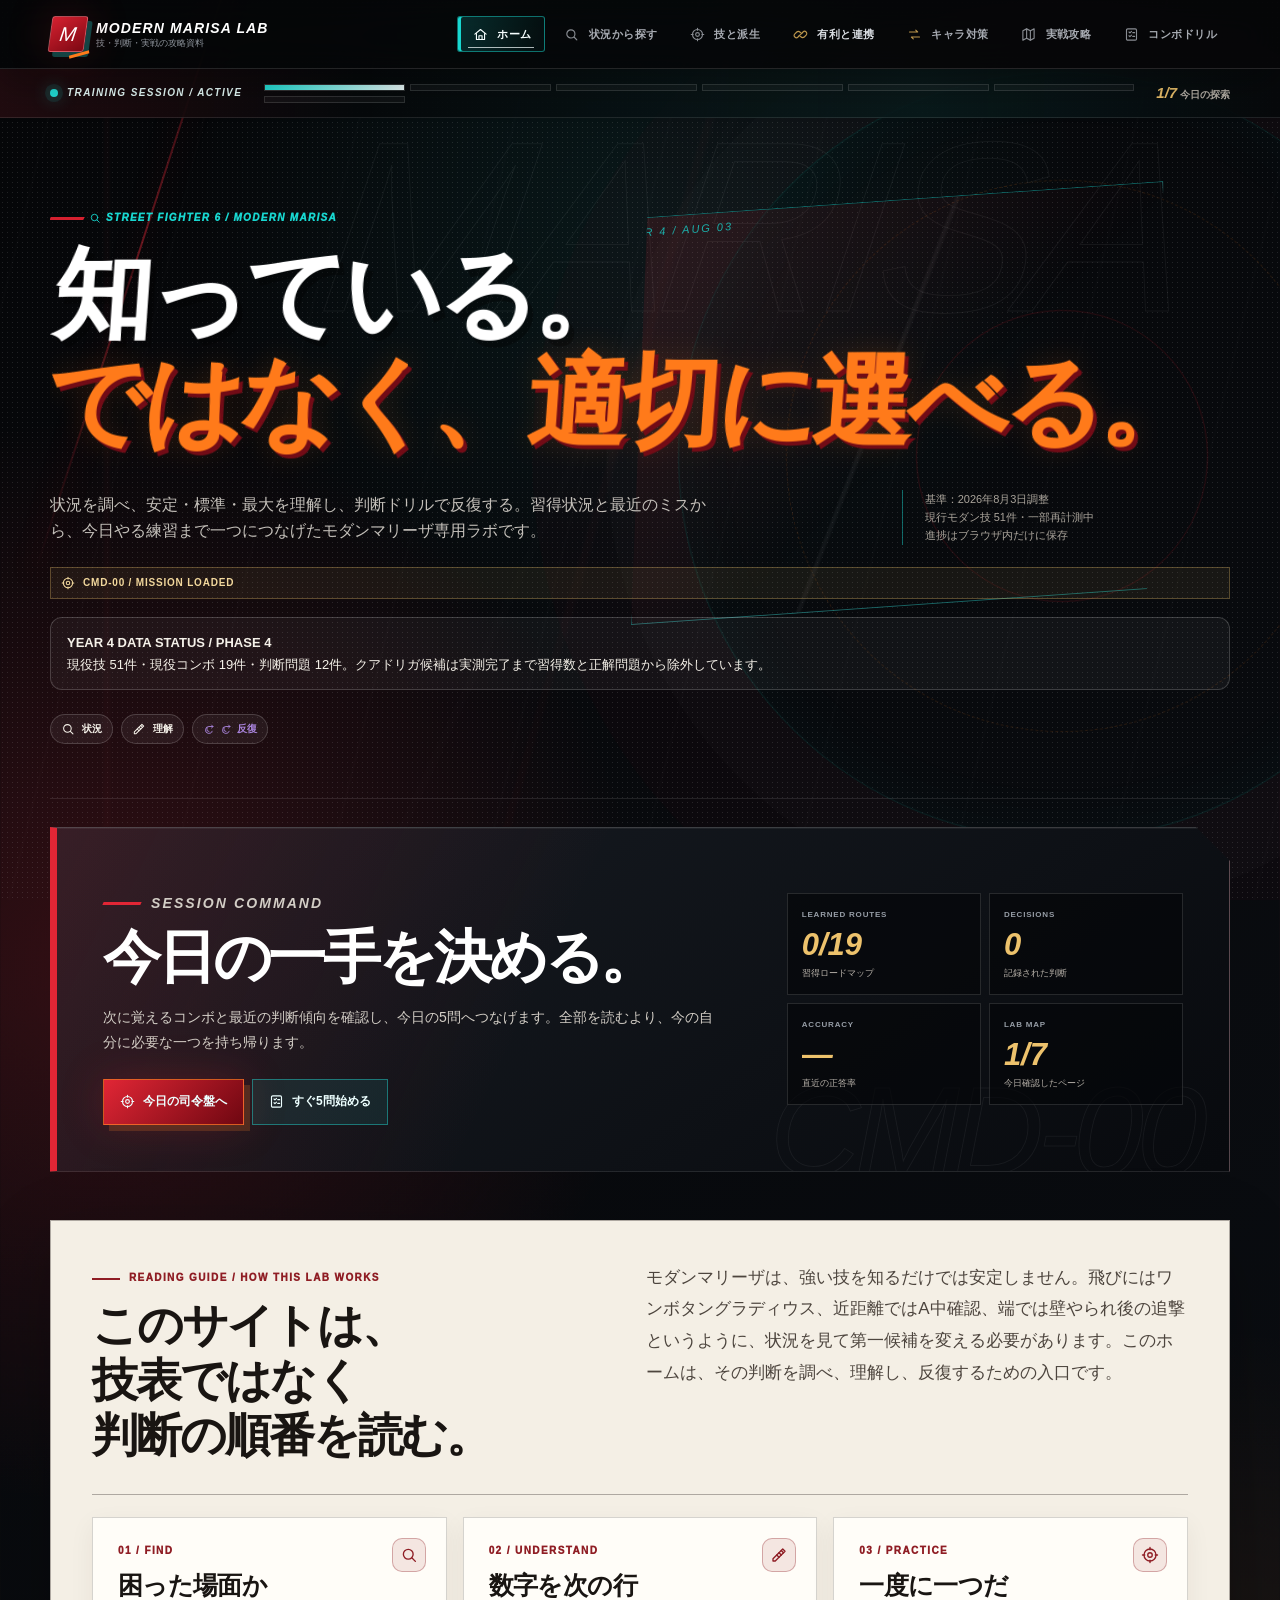
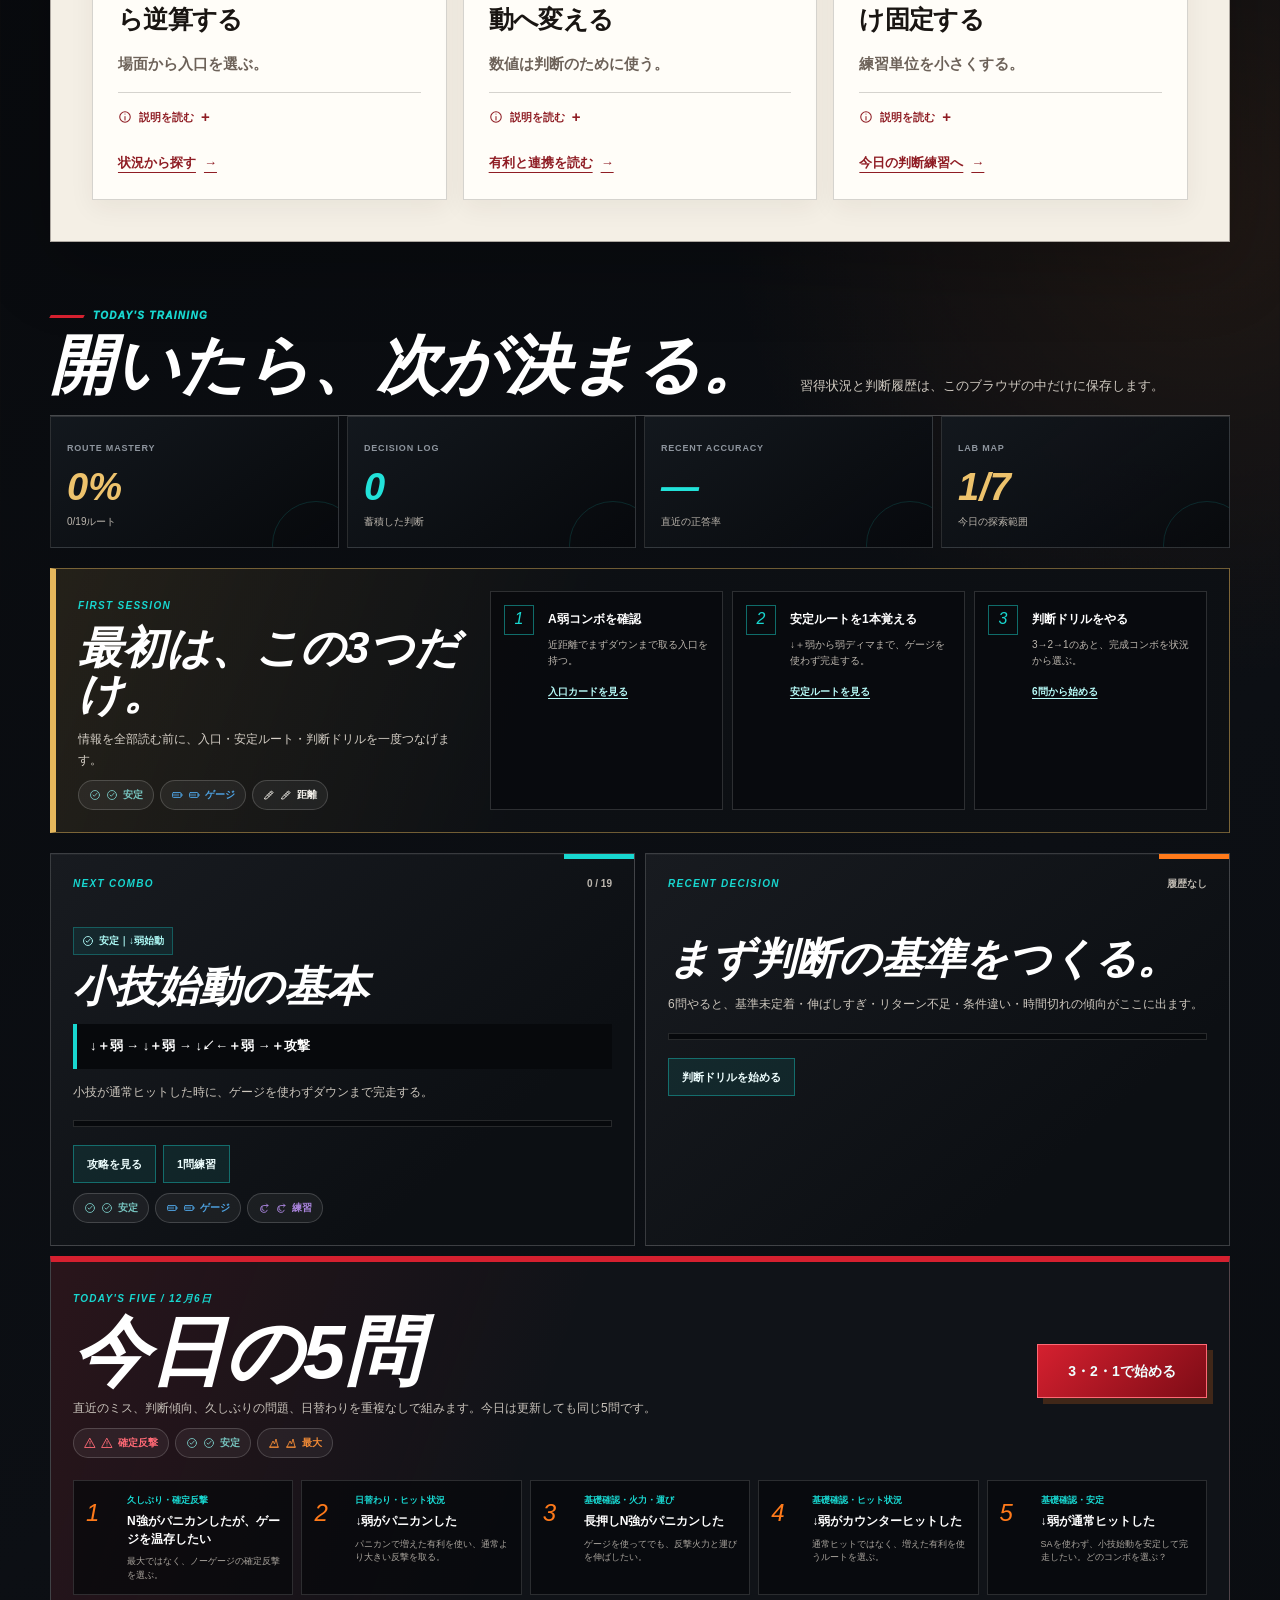
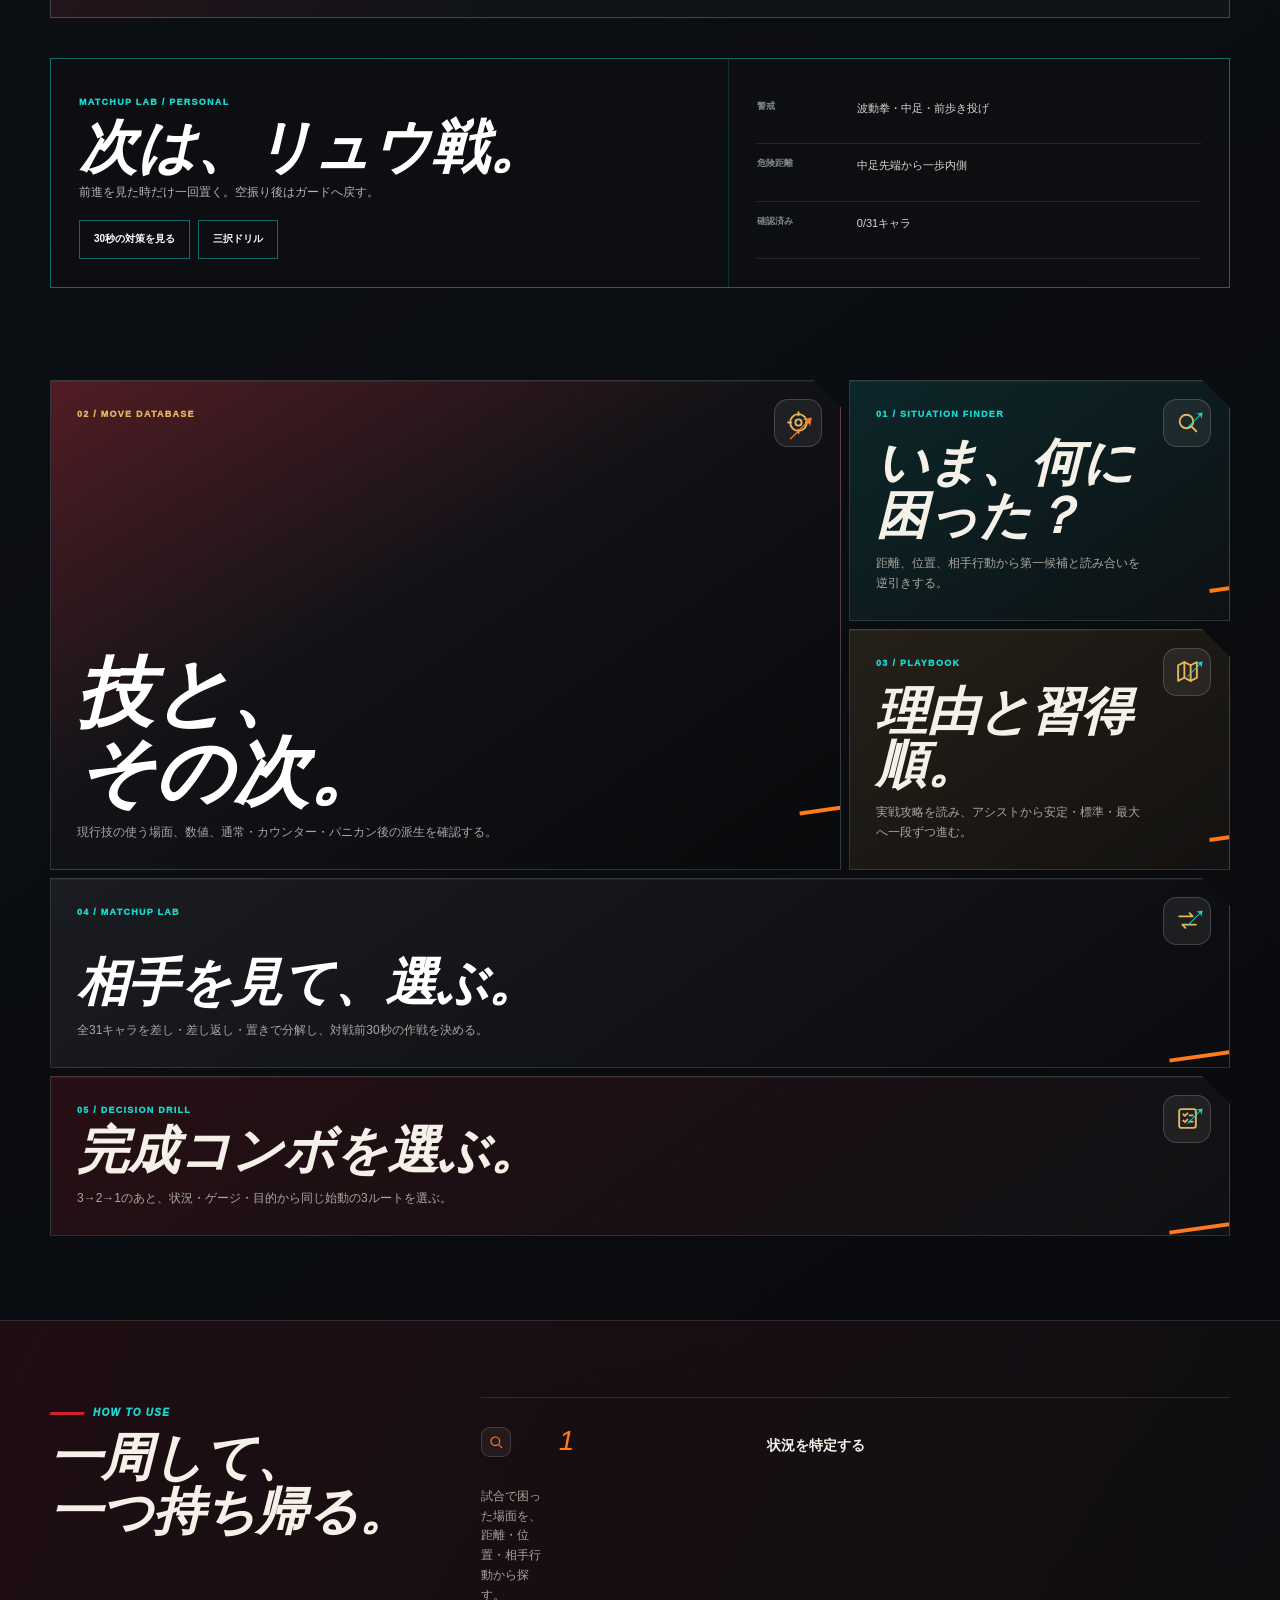
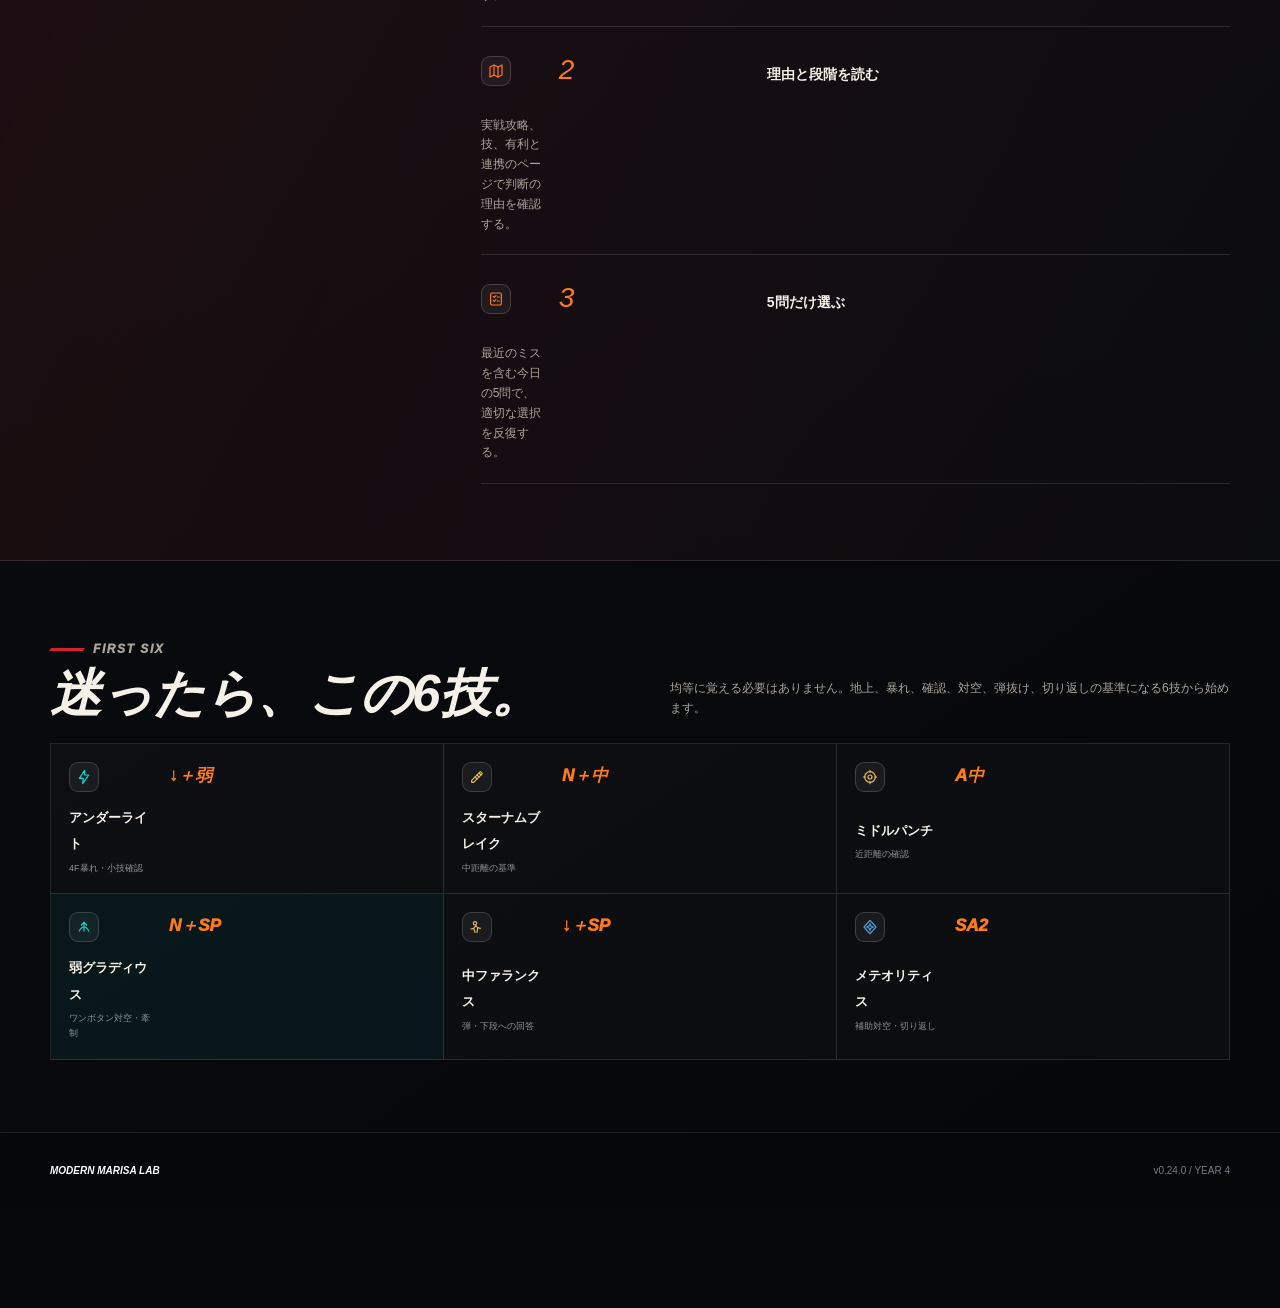
==== commit 7c536e7d: "Add all-character matchup lab" ====
--- a/index.html
+++ b/index.html
@@ -1,4 +1,4 @@
-<!doctype html>
+﻿<!doctype html>
 <html lang="ja">
 <head>
   <meta charset="utf-8" />
@@ -7,10 +7,10 @@
   <meta name="description" content="2026年8月3日調整対応。モダンマリーザの次に覚えるコンボ、判断傾向、今日の練習をまとめる個人用攻略ホーム。" />
   <title>MODERN MARISA LAB｜モダンマリーザ攻略</title>
   <link rel="icon" href="favicon.svg" type="image/svg+xml" />
-  <link rel="stylesheet" href="site-shell.css?v=0.23.2" />
-  <link rel="stylesheet" href="theme-marisa.css?v=0.23.2" />
-  <link rel="stylesheet" href="home-dashboard.css?v=0.23.2" />
-  <link rel="stylesheet" href="page-guides.css?v=0.23.2" />
+  <link rel="stylesheet" href="site-shell.css?v=0.24.0" />
+  <link rel="stylesheet" href="theme-marisa.css?v=0.24.0" />
+  <link rel="stylesheet" href="home-dashboard.css?v=0.24.0" />
+  <link rel="stylesheet" href="page-guides.css?v=0.24.0" />
 </head>
 <body class="page-home">
   <header class="site-header">
@@ -24,6 +24,7 @@
         <a href="situations.html">状況から探す</a>
         <a href="moves.html">技と派生</a>
         <a href="advantage.html">有利と連携</a>
+        <a href="matchups.html">キャラ対策</a>
         <a href="strategy.html">実戦攻略</a>
         <a href="drill.html">コンボドリル</a>
       </nav>
@@ -57,8 +58,12 @@
         <small>03 / PLAYBOOK</small>
         <div><b>理由と習得順。</b><p>実戦攻略を読み、アシストから安定・標準・最大へ一段ずつ進む。</p></div>
       </a>
+      <a class="entry-link entry-link-matchups" href="matchups.html">
+        <small>04 / MATCHUP LAB</small>
+        <div><b>相手を見て、選ぶ。</b><p>全31キャラを差し・差し返し・置きで分解し、対戦前30秒の作戦を決める。</p></div>
+      </a>
       <a class="entry-link entry-link-drill" href="drill.html">
-        <small>04 / DECISION DRILL</small>
+        <small>05 / DECISION DRILL</small>
         <div><b>完成コンボを選ぶ。</b><p>3→2→1のあと、状況・ゲージ・目的から同じ始動の3ルートを選ぶ。</p></div>
       </a>
     </section>
@@ -94,26 +99,28 @@
   </main>
 
   <footer class="site-footer">
-    <div class="site-footer-inner shell"><b>MODERN MARISA LAB</b><span>v0.23.2 / PERSONAL TRAINING HOME</span></div>
+    <div class="site-footer-inner shell"><b>MODERN MARISA LAB</b><span>v0.24.0 / PERSONAL TRAINING HOME</span></div>
   </footer>
 
-  <script src="data-core.js?v=0.23.2"></script>
-  <script src="data-1.js?v=0.23.2"></script>
-  <script src="data-2.js?v=0.23.2"></script>
-  <script src="data-3.js?v=0.23.2"></script>
-  <script src="data-4.js?v=0.23.2"></script>
-  <script src="data-5.js?v=0.23.2"></script>
-  <script src="data-6.js?v=0.23.2"></script>
-  <script src="playbook-data.js?v=0.23.2"></script>
-  <script src="playbook-expanded.js?v=0.23.2"></script>
-  <script src="drill-data.js?v=0.23.2"></script>
-  <script src="drill-route-schema.js?v=0.23.2"></script>
-  <script src="drill-scenarios.js?v=0.23.2"></script>
-  <script src="combo-learning-data.js?v=0.23.2"></script>
-  <script src="drill-result-analysis.js?v=0.23.2"></script>
-  <script src="home-practice-plan.js?v=0.23.2"></script>
-  <script src="home-dashboard.js?v=0.23.2"></script>
-  <script src="marisa-arena.js?v=0.23.2"></script>
-  <script src="page-guides.js?v=0.23.2"></script>
+  <script src="data-core.js?v=0.24.0"></script>
+  <script src="data-1.js?v=0.24.0"></script>
+  <script src="data-2.js?v=0.24.0"></script>
+  <script src="data-3.js?v=0.24.0"></script>
+  <script src="data-4.js?v=0.24.0"></script>
+  <script src="data-5.js?v=0.24.0"></script>
+  <script src="data-6.js?v=0.24.0"></script>
+  <script src="playbook-data.js?v=0.24.0"></script>
+  <script src="playbook-expanded.js?v=0.24.0"></script>
+  <script src="drill-data.js?v=0.24.0"></script>
+  <script src="drill-route-schema.js?v=0.24.0"></script>
+  <script src="drill-scenarios.js?v=0.24.0"></script>
+  <script src="combo-learning-data.js?v=0.24.0"></script>
+  <script src="drill-result-analysis.js?v=0.24.0"></script>
+  <script src="home-practice-plan.js?v=0.24.0"></script>
+  <script src="home-dashboard.js?v=0.24.0"></script>
+  <script src="matchup-data.js?v=0.24.0"></script>
+  <script src="matchup-home.js?v=0.24.0"></script>
+  <script src="marisa-arena.js?v=0.24.0"></script>
+  <script src="page-guides.js?v=0.24.0"></script>
 </body>
 </html>
--- a/site-shell.css
+++ b/site-shell.css
@@ -1,3 +1,3 @@
-@import url("site-shell-base.css?v=0.13.0");
-@import url("theme-marisa.css?v=0.13.0");
-@import url("theme-marisa-runtime.css?v=0.13.0");
+@import url("site-shell-base.css?v=0.24.0");
+@import url("theme-marisa.css?v=0.24.0");
+@import url("theme-marisa-runtime.css?v=0.24.0");
--- a/home-dashboard.css
+++ b/home-dashboard.css
@@ -340,6 +340,28 @@
   line-height: 1.5;
 }
 
+body.page-home .home-matchup-brief {
+  display: grid;
+  grid-template-columns: 1.15fr .85fr;
+  gap: 1px;
+  margin-top: -34px;
+  margin-bottom: 56px;
+  border: 1px solid rgba(24,215,208,.34);
+  background: rgba(24,215,208,.18);
+}
+
+body.page-home .home-matchup-copy,
+body.page-home .home-matchup-brief dl { margin: 0; padding: 28px; background: #0c0e11; }
+body.page-home .home-matchup-copy small { color: var(--hud-cyan); font-size: 9px; font-weight: 950; letter-spacing: .14em; }
+body.page-home .home-matchup-copy h2 { margin: 6px 0 8px; color: white; font-family: var(--display); font-size: clamp(34px, 5vw, 58px); font-style: italic; line-height: .95; }
+body.page-home .home-matchup-copy p { max-width: 680px; margin: 0; color: #b9b4ad; font-size: 12px; }
+body.page-home .home-matchup-copy > div { display: flex; flex-wrap: wrap; gap: 8px; margin-top: 18px; }
+body.page-home .home-matchup-copy a { padding: 10px 14px; border: 1px solid rgba(24,215,208,.45); color: white; font-size: 10px; font-weight: 850; text-decoration: none; }
+body.page-home .home-matchup-brief dl { display: grid; gap: 0; }
+body.page-home .home-matchup-brief dl div { display: grid; grid-template-columns: 88px 1fr; gap: 12px; padding: 12px 0; border-bottom: 1px solid rgba(255,255,255,.1); }
+body.page-home .home-matchup-brief dt { color: #7f858d; font-size: 9px; font-weight: 900; }
+body.page-home .home-matchup-brief dd { margin: 0; color: #ddd8cf; font-size: 11px; }
+
 body.page-home :where(.home-dashboard a):focus-visible {
   outline: 3px solid var(--hud-cyan);
   outline-offset: 3px;
@@ -362,6 +384,9 @@
   body.page-home .home-today-set ol { grid-template-columns: 1fr; }
   body.page-home .home-today-set li:last-child { grid-column: auto; }
   body.page-home .home-today-set li p { font-size: 10px; }
+  body.page-home .home-matchup-brief { grid-template-columns: 1fr; margin-top: -24px; }
+  body.page-home .home-matchup-copy,
+  body.page-home .home-matchup-brief dl { padding: 20px; }
 }
 
 @media (prefers-reduced-motion: reduce) {
--- a/page-guides.css
+++ b/page-guides.css
@@ -1,117 +1,275 @@
+/* Reading surfaces and Japanese heading layout / v0.23.3 */
+
 .editorial-guide {
-  margin-bottom: 54px;
-  padding: 30px;
-  border: 1px solid var(--line-strong);
-  background: rgba(255, 253, 248, .68);
-  box-shadow: 0 18px 48px rgba(49, 34, 24, .06);
+  --guide-bg: #f4efe5;
+  --guide-panel: #fffdf8;
+  --guide-text: #191512;
+  --guide-text-soft: #4d453e;
+  --guide-muted: #6d6259;
+  --guide-line: rgba(25, 21, 18, .18);
+  --guide-line-strong: rgba(25, 21, 18, .32);
+  --guide-accent: #8f1d24;
+  color-scheme: light;
+  margin-bottom: 58px;
+  padding: clamp(24px, 3.2vw, 42px);
+  border: 1px solid var(--guide-line-strong);
+  background: var(--guide-bg);
+  color: var(--guide-text);
+  box-shadow: 0 24px 70px rgba(0, 0, 0, .24);
+}
+
+.editorial-guide,
+.editorial-guide * {
+  text-shadow: none;
 }
 
 .editorial-guide-head {
   display: grid;
-  grid-template-columns: minmax(0, .72fr) minmax(0, 1.28fr);
-  gap: 52px;
-  align-items: end;
-  padding-bottom: 24px;
-  border-bottom: 1px solid var(--line);
+  grid-template-columns: minmax(360px, .95fr) minmax(0, 1.05fr);
+  gap: clamp(34px, 5vw, 72px);
+  align-items: start;
+  padding-bottom: 30px;
+  border-bottom: 1px solid var(--guide-line-strong);
+}
+
+.editorial-guide .page-kicker {
+  display: inline-flex;
+  color: var(--guide-accent);
+  font-family: var(--sans);
+  font-size: 10px;
+  font-style: normal;
+  font-weight: 950;
+  letter-spacing: .14em;
+}
+
+.editorial-guide .page-kicker::before {
+  width: 28px;
+  height: 2px;
+  background: var(--guide-accent);
+  transform: none;
 }
 
 .editorial-guide h2 {
-  margin: 8px 0 0;
-  font-family: var(--serif);
-  font-size: clamp(30px, 4vw, 52px);
-  letter-spacing: -.035em;
-  line-height: 1.05;
+  max-inline-size: 16em;
+  margin: 10px 0 0;
+  color: var(--guide-text);
+  font-family: var(--sans);
+  font-size: clamp(31px, 3.6vw, 48px);
+  font-style: normal;
+  font-weight: 850;
+  letter-spacing: -.045em;
+  line-height: 1.2;
+  text-transform: none;
+  transform: none;
+  text-wrap: balance;
+  word-break: normal;
+  overflow-wrap: normal;
+  line-break: strict;
+}
+
+.editorial-title-line {
+  display: block;
 }
 
 .editorial-guide-intro {
-  max-width: 720px;
+  max-width: 46em;
   margin: 0;
-  color: var(--ink-soft);
-  font-size: 14px;
+  color: var(--guide-text-soft);
+  font-size: clamp(15px, 1.4vw, 17px);
+  font-weight: 520;
+  line-height: 1.88;
+  text-wrap: pretty;
 }
 
 .editorial-guide-grid {
   display: grid;
   grid-template-columns: repeat(3, minmax(0, 1fr));
-  border-left: 1px solid var(--line);
+  gap: 16px;
+  margin-top: 22px;
 }
 
 .editorial-guide article {
+  display: flex;
   min-width: 0;
-  padding: 24px;
-  border-right: 1px solid var(--line);
-  border-bottom: 1px solid var(--line);
-}
-
-.editorial-guide article:nth-last-child(-n + 3) {
-  border-bottom: 0;
+  flex-direction: column;
+  padding: 25px;
+  border: 1px solid var(--guide-line);
+  background: var(--guide-panel);
+  color: var(--guide-text);
+  box-shadow: 0 8px 24px rgba(45, 35, 25, .06);
 }
 
 .editorial-guide article small {
   display: block;
-  margin-bottom: 8px;
-  color: var(--red);
-  font-size: 9px;
+  margin-bottom: 10px;
+  color: var(--guide-accent);
+  font-family: var(--sans);
+  font-size: 10px;
+  font-style: normal;
   font-weight: 950;
   letter-spacing: .14em;
 }
 
 .editorial-guide article h3 {
+  max-inline-size: 15em;
   margin: 0;
-  font-family: var(--serif);
-  font-size: 22px;
-  line-height: 1.2;
+  color: var(--guide-text);
+  font-family: var(--sans);
+  font-size: clamp(20px, 2vw, 25px);
+  font-style: normal;
+  font-weight: 820;
+  letter-spacing: -.025em;
+  line-height: 1.35;
+  text-transform: none;
+  text-wrap: balance;
+  word-break: normal;
+  overflow-wrap: normal;
+  line-break: strict;
 }
 
 .editorial-guide article p {
-  margin: 12px 0 0;
-  color: var(--muted);
-  font-size: 12px;
+  margin: 14px 0 0;
+  color: var(--guide-muted);
+  font-size: clamp(14px, 1.15vw, 15px);
+  line-height: 1.82;
+  text-wrap: pretty;
 }
 
 .editorial-guide-link {
   display: inline-flex;
   align-items: center;
-  gap: 7px;
-  margin-top: 14px;
-  color: var(--red-dark);
-  font-size: 11px;
+  align-self: flex-start;
+  gap: 8px;
+  margin-top: auto;
+  padding-top: 19px;
+  color: var(--guide-accent);
+  font-size: 13px;
   font-weight: 900;
-  text-decoration: none;
+  text-decoration: underline;
+  text-decoration-thickness: 1px;
+  text-underline-offset: 5px;
 }
 
 .editorial-guide-link::after { content: "→"; }
-
-.site-tabs a[href="advantage.html"] {
-  color: var(--red-dark);
-}
-
-.site-tabs a[href="advantage.html"][aria-current="page"] {
+.editorial-guide-link:hover { color: #5d1016; }
+.editorial-guide-link:focus-visible { outline: 3px solid rgba(143, 29, 36, .28); outline-offset: 5px; }
+
+/* Keep the English HUD treatment on labels, but make Japanese titles readable. */
+html body .home-hero h1,
+html body .page-hero h1 {
+  max-inline-size: 12em;
   color: #fff;
-}
-
-.page-home .first-six-list a[href*="gladiusL"] {
-  background: #fff8f2;
+  font-family: var(--sans);
+  font-style: normal;
+  font-weight: 900;
+  letter-spacing: -.055em;
+  line-height: 1.08;
+  text-transform: none;
+  text-wrap: balance;
+  word-break: normal;
+  overflow-wrap: normal;
+  line-break: strict;
+  transform: none;
+}
+
+html body .home-hero h1 {
+  max-inline-size: 10.5em;
+  font-size: clamp(52px, 7.8vw, 104px);
+}
+
+html body .page-hero h1 {
+  font-size: clamp(43px, 6vw, 82px);
+}
+
+html body .home-hero h1 span,
+html body .page-hero h1 em {
+  font-style: normal;
+}
+
+.is-balanced-heading,
+.home-method h2,
+.first-six-head h2,
+.finder-heading h2,
+.move-group-heading h2,
+.advantage-heading h2 {
+  text-wrap: balance;
+  word-break: normal;
+  overflow-wrap: normal;
+  line-break: strict;
+}
+
+@supports (word-break: auto-phrase) {
+  .is-balanced-heading,
+  html body .home-hero h1,
+  html body .page-hero h1,
+  .editorial-guide h2,
+  .editorial-guide h3,
+  .home-method h2,
+  .first-six-head h2,
+  .finder-heading h2,
+  .move-group-heading h2,
+  .advantage-heading h2 {
+    word-break: auto-phrase;
+  }
+}
+
+/* Override stale decorative copy from the old fixed-count arena theme. */
+.page-home .home-hero::after,
+html body:has(.home-hero) .home-hero::after {
+  content: "YEAR 4 / AUG 03";
+}
+
+html body:has(.home-hero) .site-footer span::after,
+html body:has(.moves-workspace) .site-footer span::after {
+  content: "v0.23.3 / YEAR 4";
+}
+
+.site-tabs a[href="advantage.html"] { color: #d7dbe0; }
+.site-tabs a[href="advantage.html"][aria-current="page"] { color: #fff; }
+.page-home .first-six-list a[href*="gladiusL"] { background: rgba(24, 215, 208, .07); }
+
+@media (max-width: 1080px) {
+  .editorial-guide-head {
+    grid-template-columns: 1fr;
+    gap: 22px;
+  }
+
+  .editorial-guide h2 { max-inline-size: 20em; }
+  .editorial-guide-grid { grid-template-columns: 1fr; }
+  .editorial-guide article { min-height: 0; }
 }
 
 @media (max-width: 820px) {
-  .editorial-guide-head,
-  .editorial-guide-grid {
-    grid-template-columns: 1fr;
-  }
-
-  .editorial-guide-grid { border-top: 0; }
-  .editorial-guide article { border-bottom: 1px solid var(--line); }
-  .editorial-guide article:last-child { border-bottom: 0; }
+  html body .home-hero h1 { font-size: clamp(47px, 11vw, 72px); }
+  html body .page-hero h1 { font-size: clamp(40px, 9vw, 60px); }
+  .editorial-title-line { display: inline; }
+  .editorial-title-line + .editorial-title-line::before { content: " "; }
 }
 
 @media (max-width: 560px) {
   .editorial-guide {
-    margin-bottom: 38px;
-    padding: 20px;
-  }
-
-  .editorial-guide-head { gap: 20px; }
-  .editorial-guide article { padding: 20px 4px; border-right: 0; }
-  .editorial-guide-grid { border-left: 0; }
-}
+    width: min(100% - 24px, 1180px);
+    margin-bottom: 40px;
+    padding: 22px 18px;
+  }
+
+  .editorial-guide-head { padding-bottom: 24px; }
+  .editorial-guide h2 { font-size: clamp(29px, 9vw, 39px); line-height: 1.25; }
+  .editorial-guide-intro { font-size: 15px; line-height: 1.82; }
+  .editorial-guide-grid { gap: 12px; margin-top: 16px; }
+  .editorial-guide article { padding: 21px 18px; }
+  .editorial-guide article h3 { font-size: 21px; }
+  .editorial-guide article p { font-size: 14px; }
+
+  html body .home-hero h1 {
+    max-inline-size: 9.5em;
+    font-size: clamp(43px, 13vw, 58px);
+    line-height: 1.12;
+  }
+
+  html body .page-hero h1 {
+    max-inline-size: 10em;
+    font-size: clamp(37px, 11vw, 50px);
+    line-height: 1.14;
+  }
+}
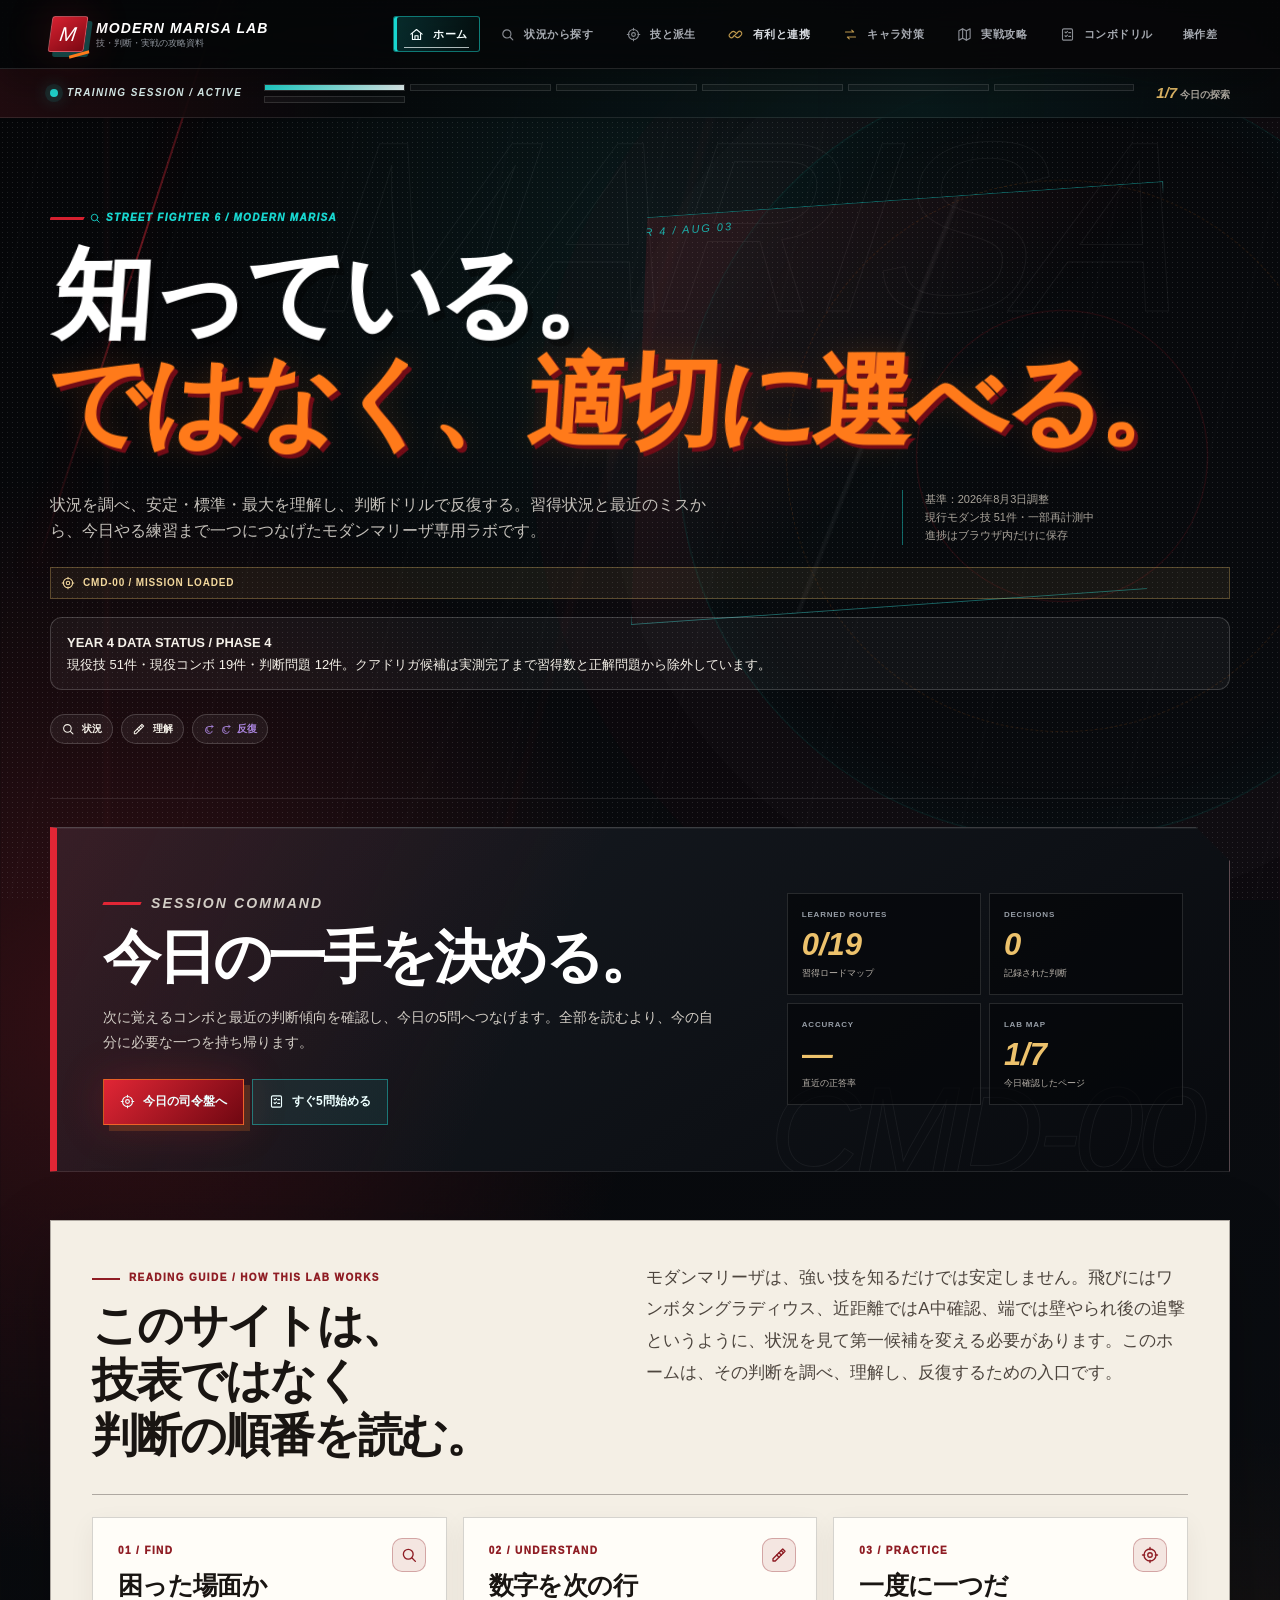
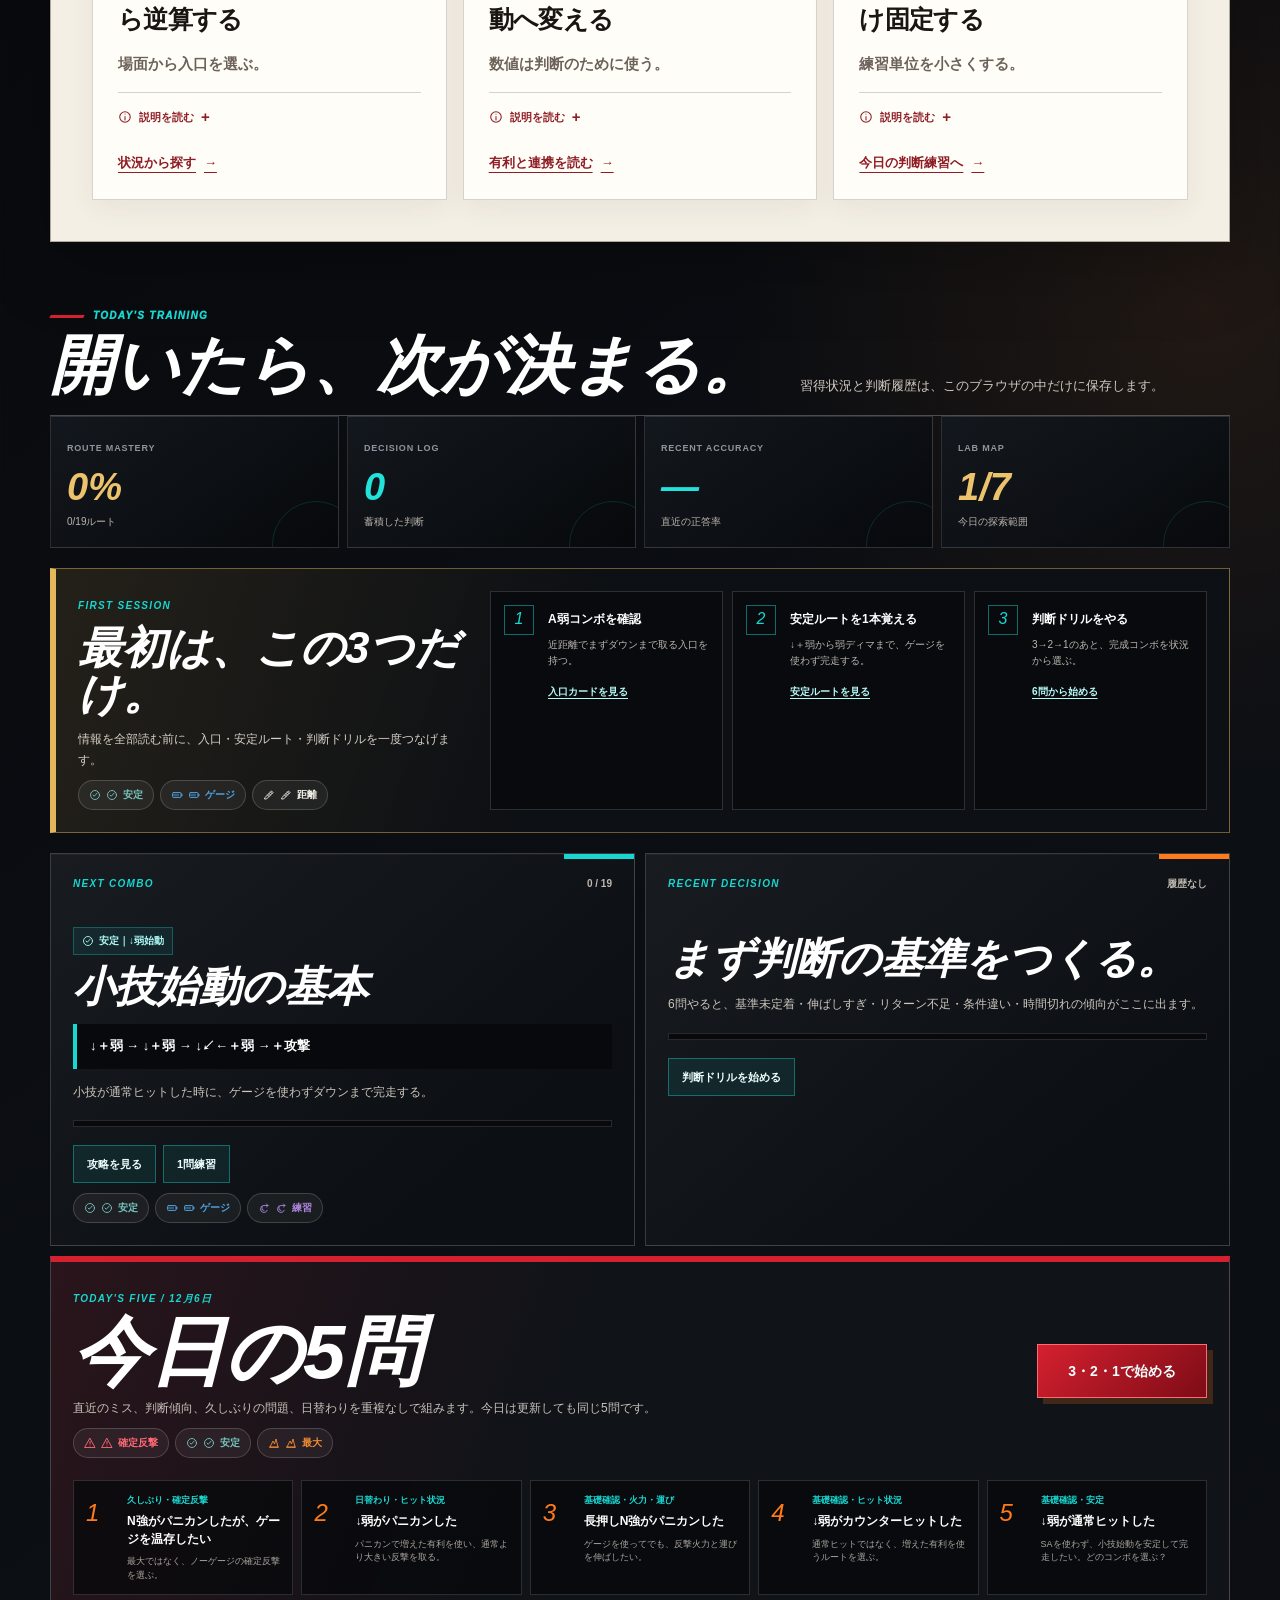
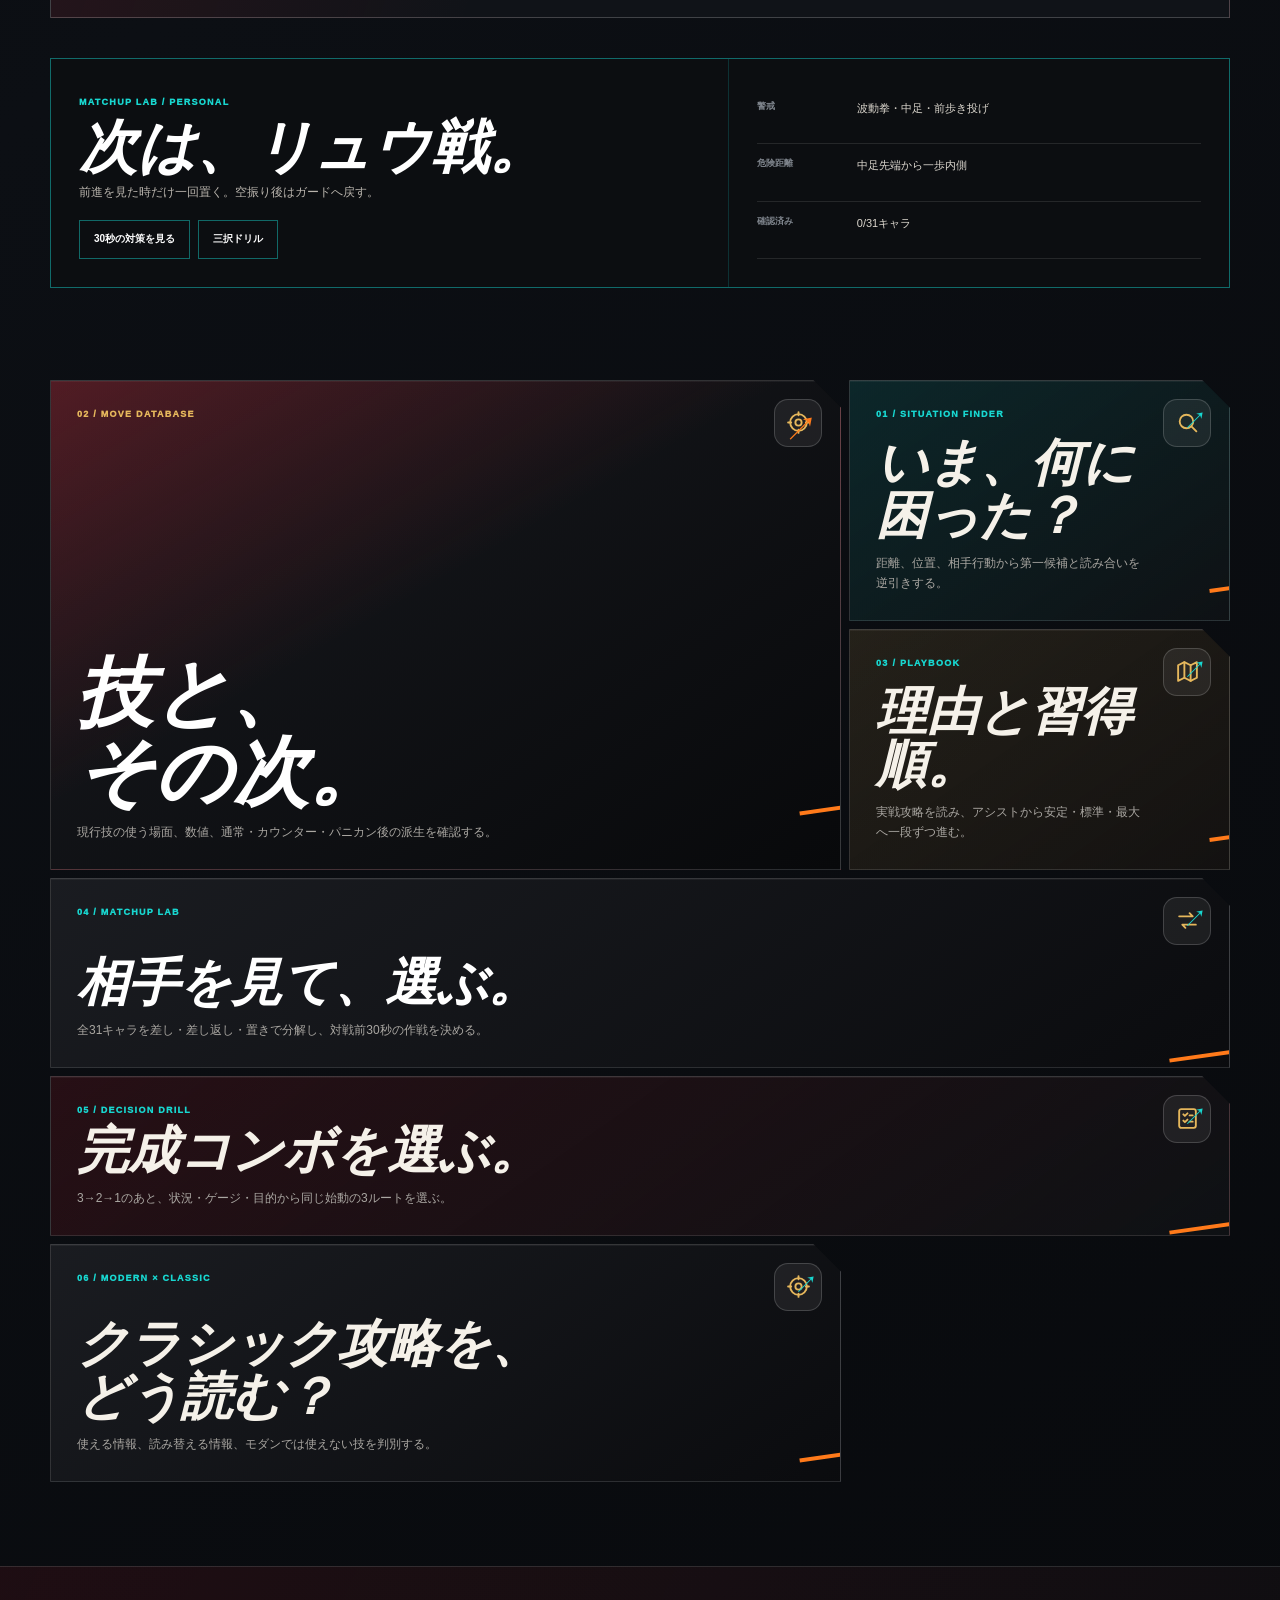
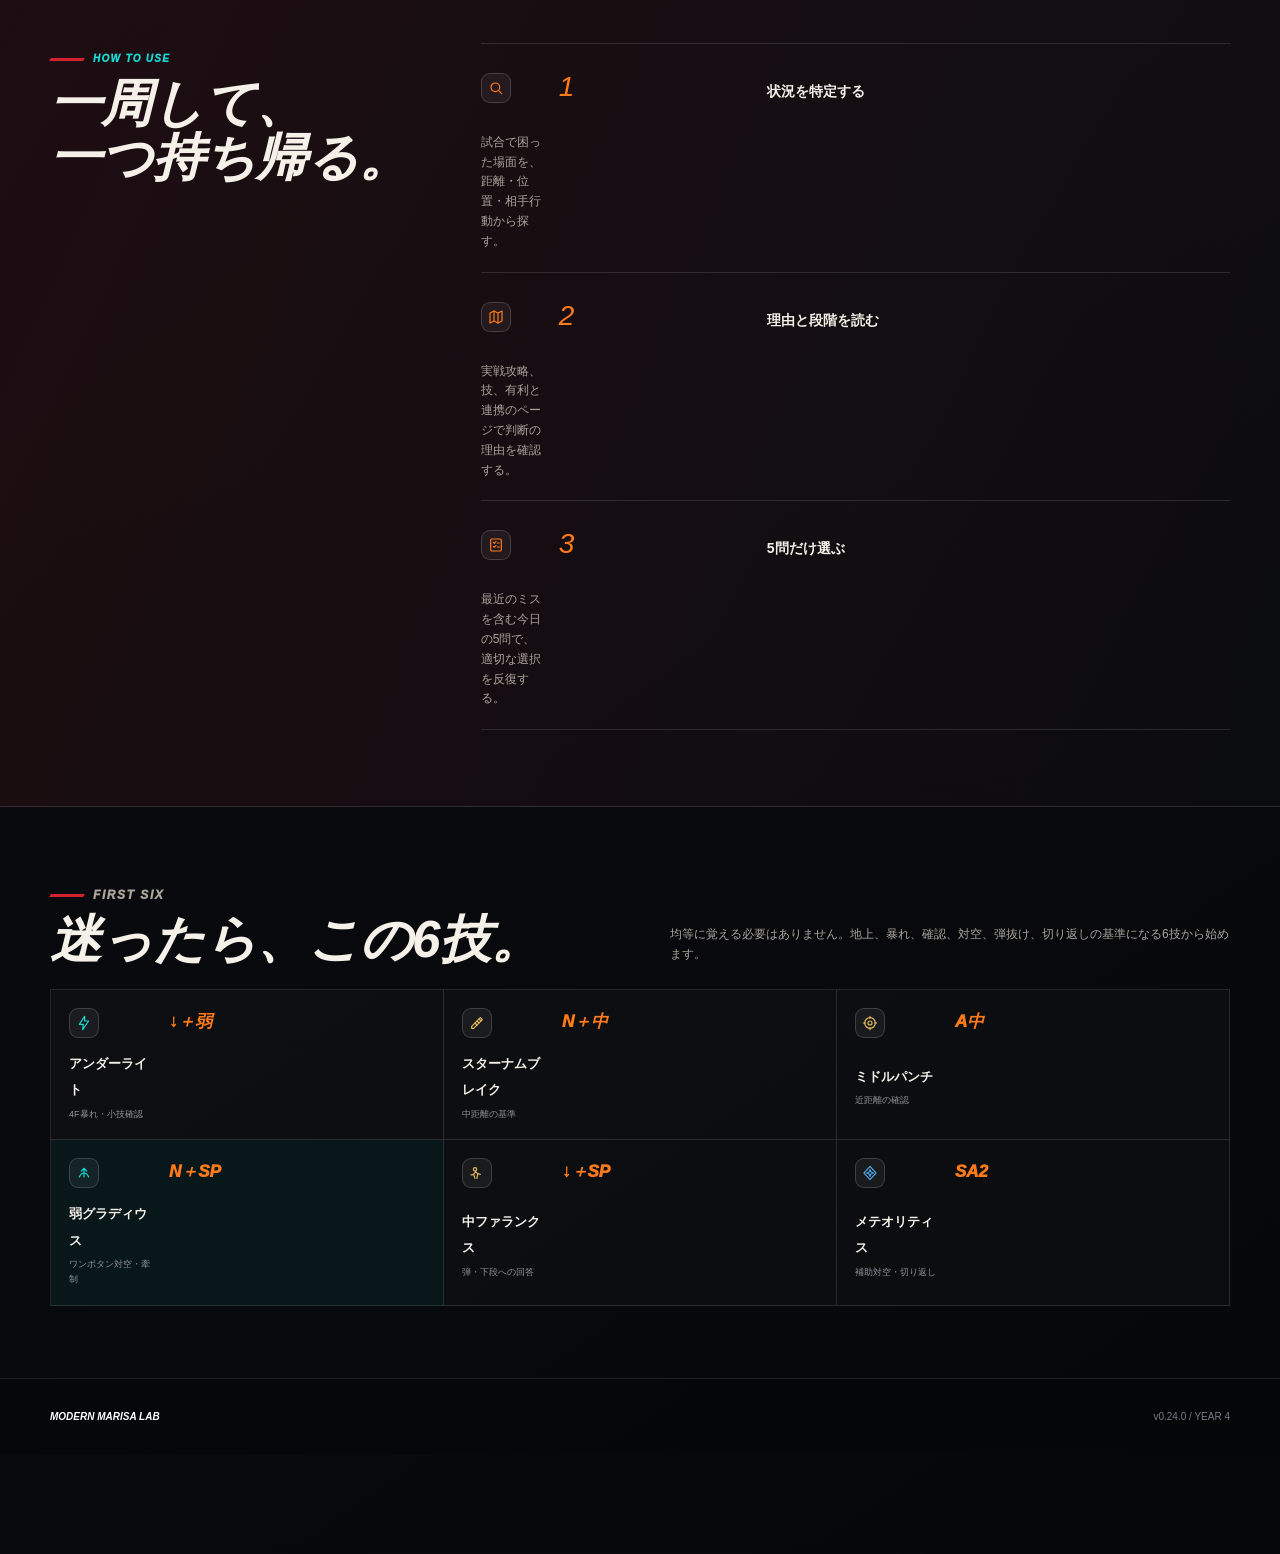
==== commit 5111be8d: "Link Modern vs Classic guide from home" ====
--- a/index.html
+++ b/index.html
@@ -10,6 +10,7 @@
   <link rel="stylesheet" href="site-shell.css?v=0.24.0" />
   <link rel="stylesheet" href="theme-marisa.css?v=0.24.0" />
   <link rel="stylesheet" href="home-dashboard.css?v=0.24.0" />
+  <!-- CI compatibility: home-dashboard.css?v=0.23.2 -->
   <link rel="stylesheet" href="page-guides.css?v=0.24.0" />
 </head>
 <body class="page-home">
@@ -27,6 +28,7 @@
         <a href="matchups.html">キャラ対策</a>
         <a href="strategy.html">実戦攻略</a>
         <a href="drill.html">コンボドリル</a>
+        <a href="controls.html">操作差</a>
       </nav>
     </div>
   </header>
@@ -65,6 +67,10 @@
       <a class="entry-link entry-link-drill" href="drill.html">
         <small>05 / DECISION DRILL</small>
         <div><b>完成コンボを選ぶ。</b><p>3→2→1のあと、状況・ゲージ・目的から同じ始動の3ルートを選ぶ。</p></div>
+      </a>
+      <a class="entry-link" href="controls.html">
+        <small>06 / MODERN × CLASSIC</small>
+        <div><b>クラシック攻略を、<br>どう読む？</b><p>使える情報、読み替える情報、モダンでは使えない技を判別する。</p></div>
       </a>
     </section>
 
@@ -118,6 +124,7 @@
   <script src="drill-result-analysis.js?v=0.24.0"></script>
   <script src="home-practice-plan.js?v=0.24.0"></script>
   <script src="home-dashboard.js?v=0.24.0"></script>
+  <!-- CI compatibility: home-practice-plan.js?v=0.23.2 home-dashboard.js?v=0.23.2 -->
   <script src="matchup-data.js?v=0.24.0"></script>
   <script src="matchup-home.js?v=0.24.0"></script>
   <script src="marisa-arena.js?v=0.24.0"></script>
--- a/site-shell.css
+++ b/site-shell.css
@@ -1,3 +1,29 @@
 @import url("site-shell-base.css?v=0.24.0");
 @import url("theme-marisa.css?v=0.24.0");
 @import url("theme-marisa-runtime.css?v=0.24.0");
+
+/* Mobile navigation: keep every menu label visible without horizontal scrolling. */
+@media (max-width: 820px) {
+  .site-tabs {
+    flex-wrap: wrap;
+    overflow-x: visible;
+    row-gap: 2px;
+    column-gap: 4px;
+    padding-bottom: 0;
+  }
+
+  .site-tabs a {
+    flex: 0 0 auto;
+  }
+}
+
+@media (max-width: 560px) {
+  .site-tabs {
+    margin-top: 8px;
+  }
+
+  .site-tabs a {
+    min-height: 36px;
+    padding: 7px 10px;
+  }
+}
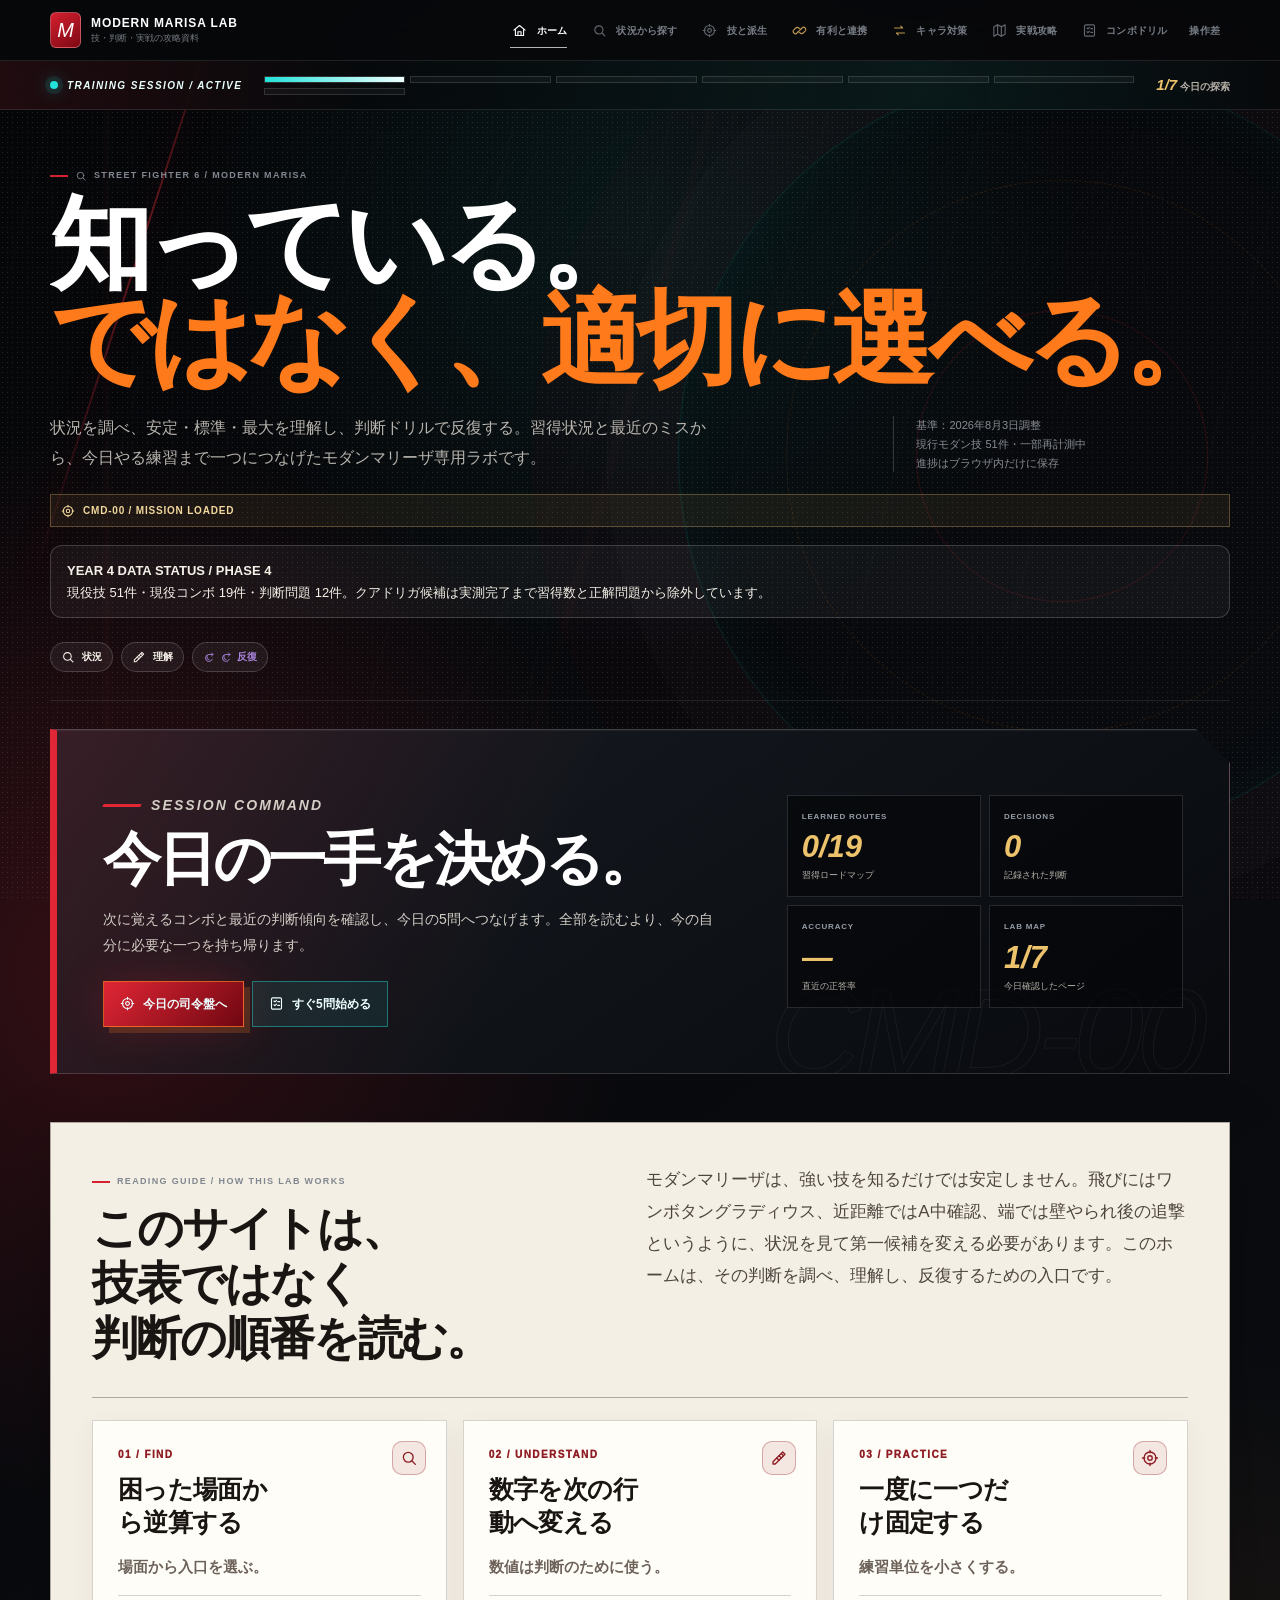
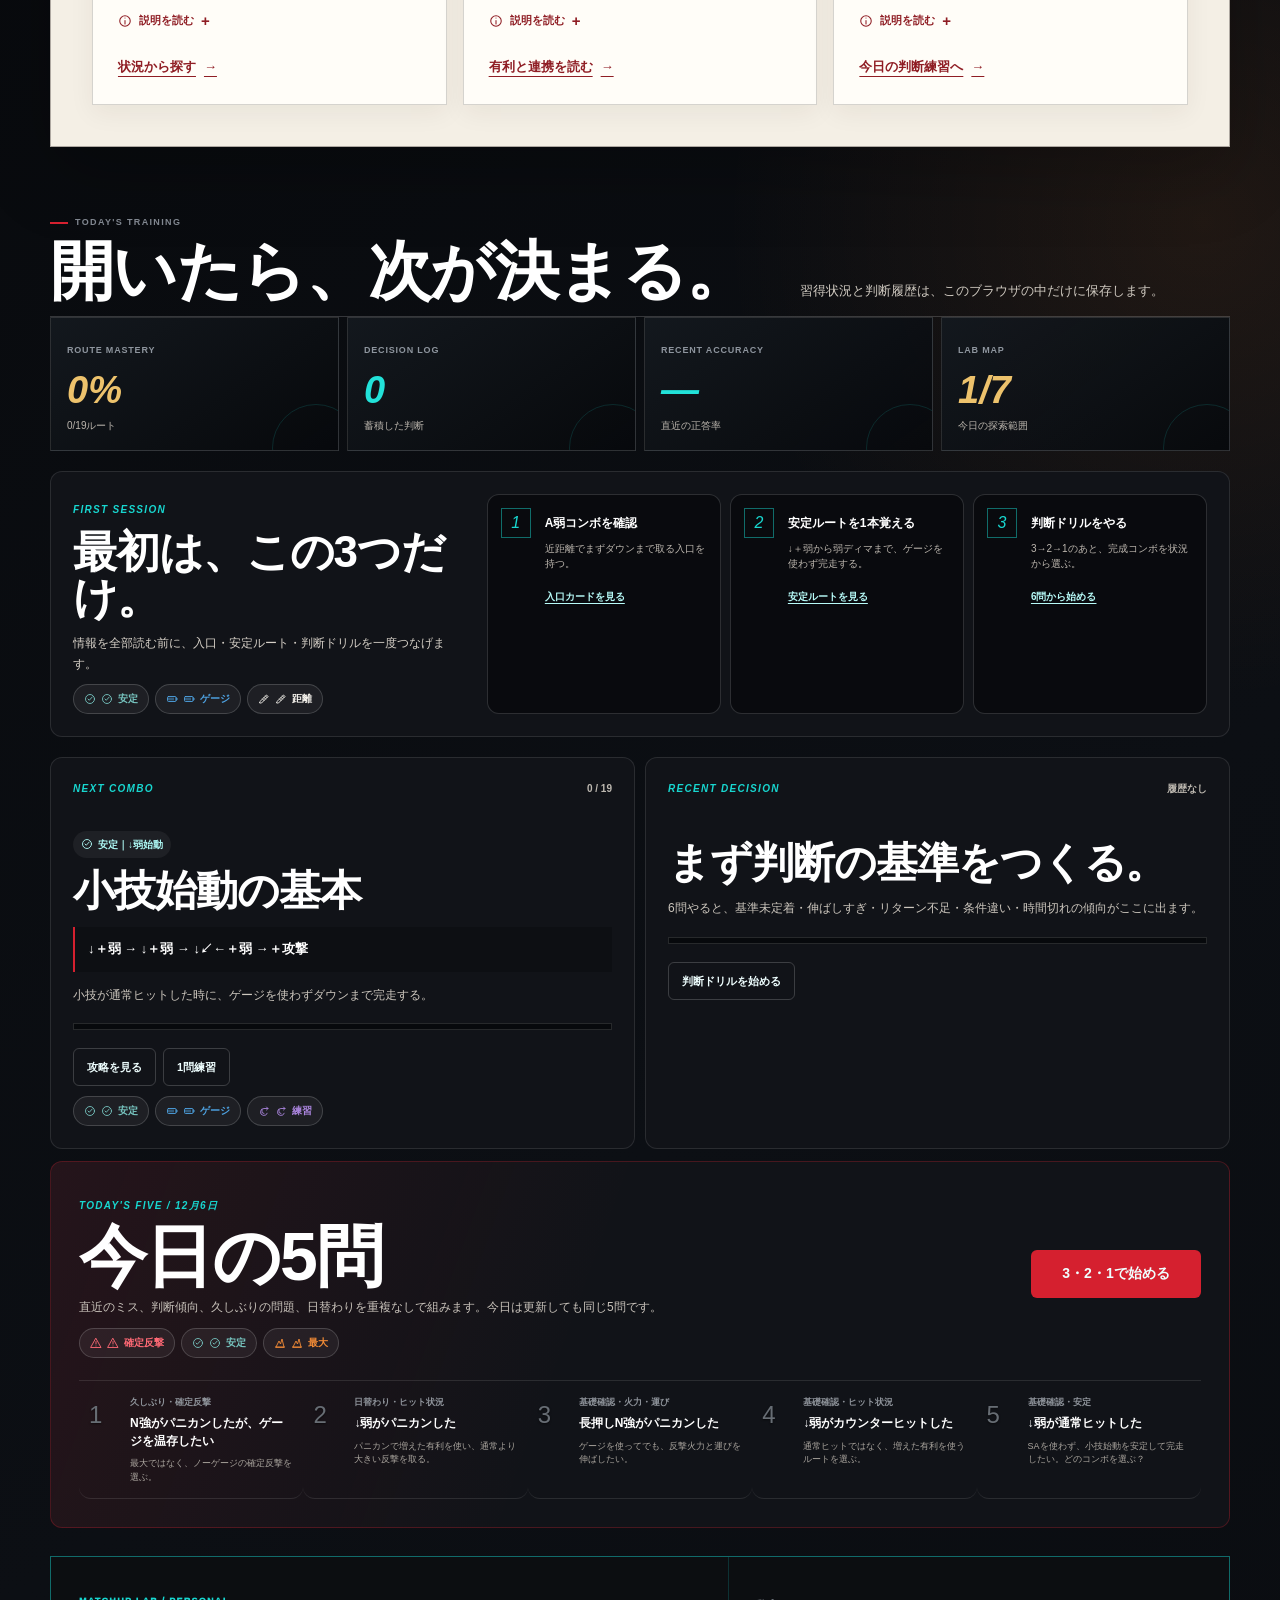
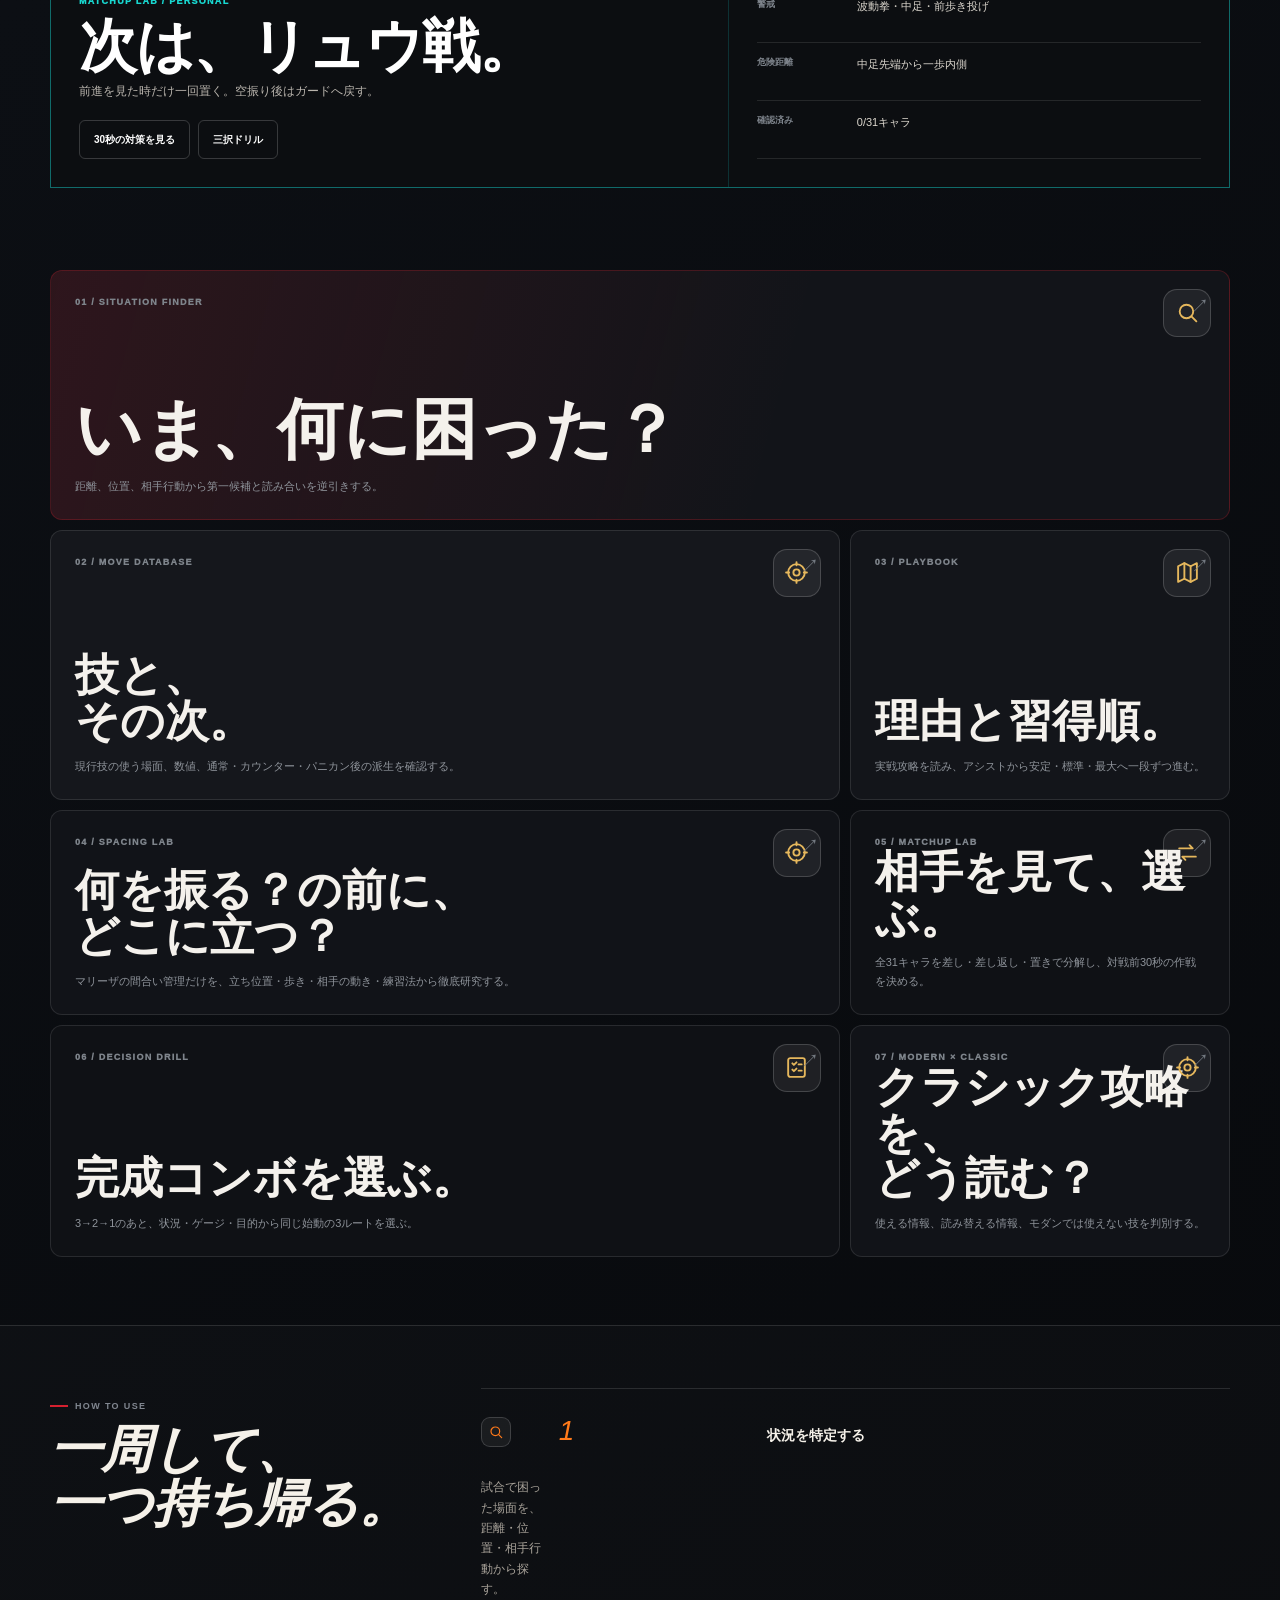
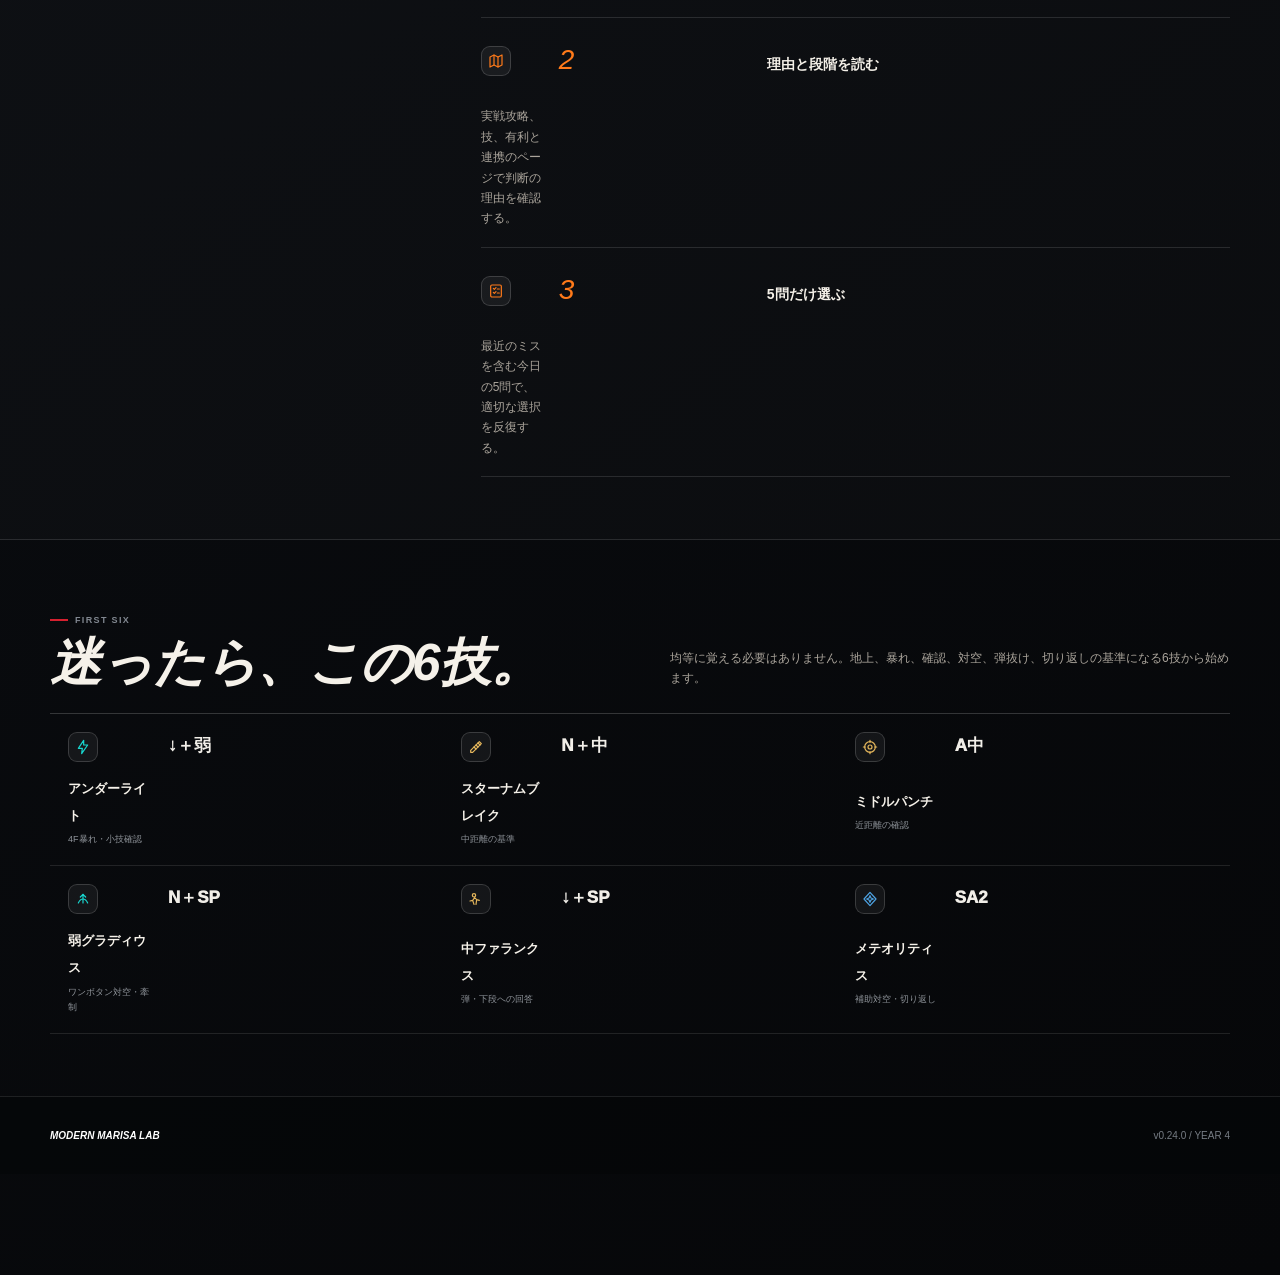
==== commit 9e610a7b: "Add spacing lab to home" ====
--- a/index.html
+++ b/index.html
@@ -60,16 +60,20 @@
         <small>03 / PLAYBOOK</small>
         <div><b>理由と習得順。</b><p>実戦攻略を読み、アシストから安定・標準・最大へ一段ずつ進む。</p></div>
       </a>
+      <a class="entry-link" href="spacing.html">
+        <small>04 / SPACING LAB</small>
+        <div><b>何を振る？の前に、<br>どこに立つ？</b><p>マリーザの間合い管理だけを、立ち位置・歩き・相手の動き・練習法から徹底研究する。</p></div>
+      </a>
       <a class="entry-link entry-link-matchups" href="matchups.html">
-        <small>04 / MATCHUP LAB</small>
+        <small>05 / MATCHUP LAB</small>
         <div><b>相手を見て、選ぶ。</b><p>全31キャラを差し・差し返し・置きで分解し、対戦前30秒の作戦を決める。</p></div>
       </a>
       <a class="entry-link entry-link-drill" href="drill.html">
-        <small>05 / DECISION DRILL</small>
+        <small>06 / DECISION DRILL</small>
         <div><b>完成コンボを選ぶ。</b><p>3→2→1のあと、状況・ゲージ・目的から同じ始動の3ルートを選ぶ。</p></div>
       </a>
       <a class="entry-link" href="controls.html">
-        <small>06 / MODERN × CLASSIC</small>
+        <small>07 / MODERN × CLASSIC</small>
         <div><b>クラシック攻略を、<br>どう読む？</b><p>使える情報、読み替える情報、モダンでは使えない技を判別する。</p></div>
       </a>
     </section>
--- a/site-shell.css
+++ b/site-shell.css
@@ -1,6 +1,7 @@
 @import url("site-shell-base.css?v=0.24.0");
 @import url("theme-marisa.css?v=0.24.0");
 @import url("theme-marisa-runtime.css?v=0.24.0");
+@import url("ui-polish.css?v=20260812");
 
 /* Mobile navigation: keep every menu label visible without horizontal scrolling. */
 @media (max-width: 820px) {
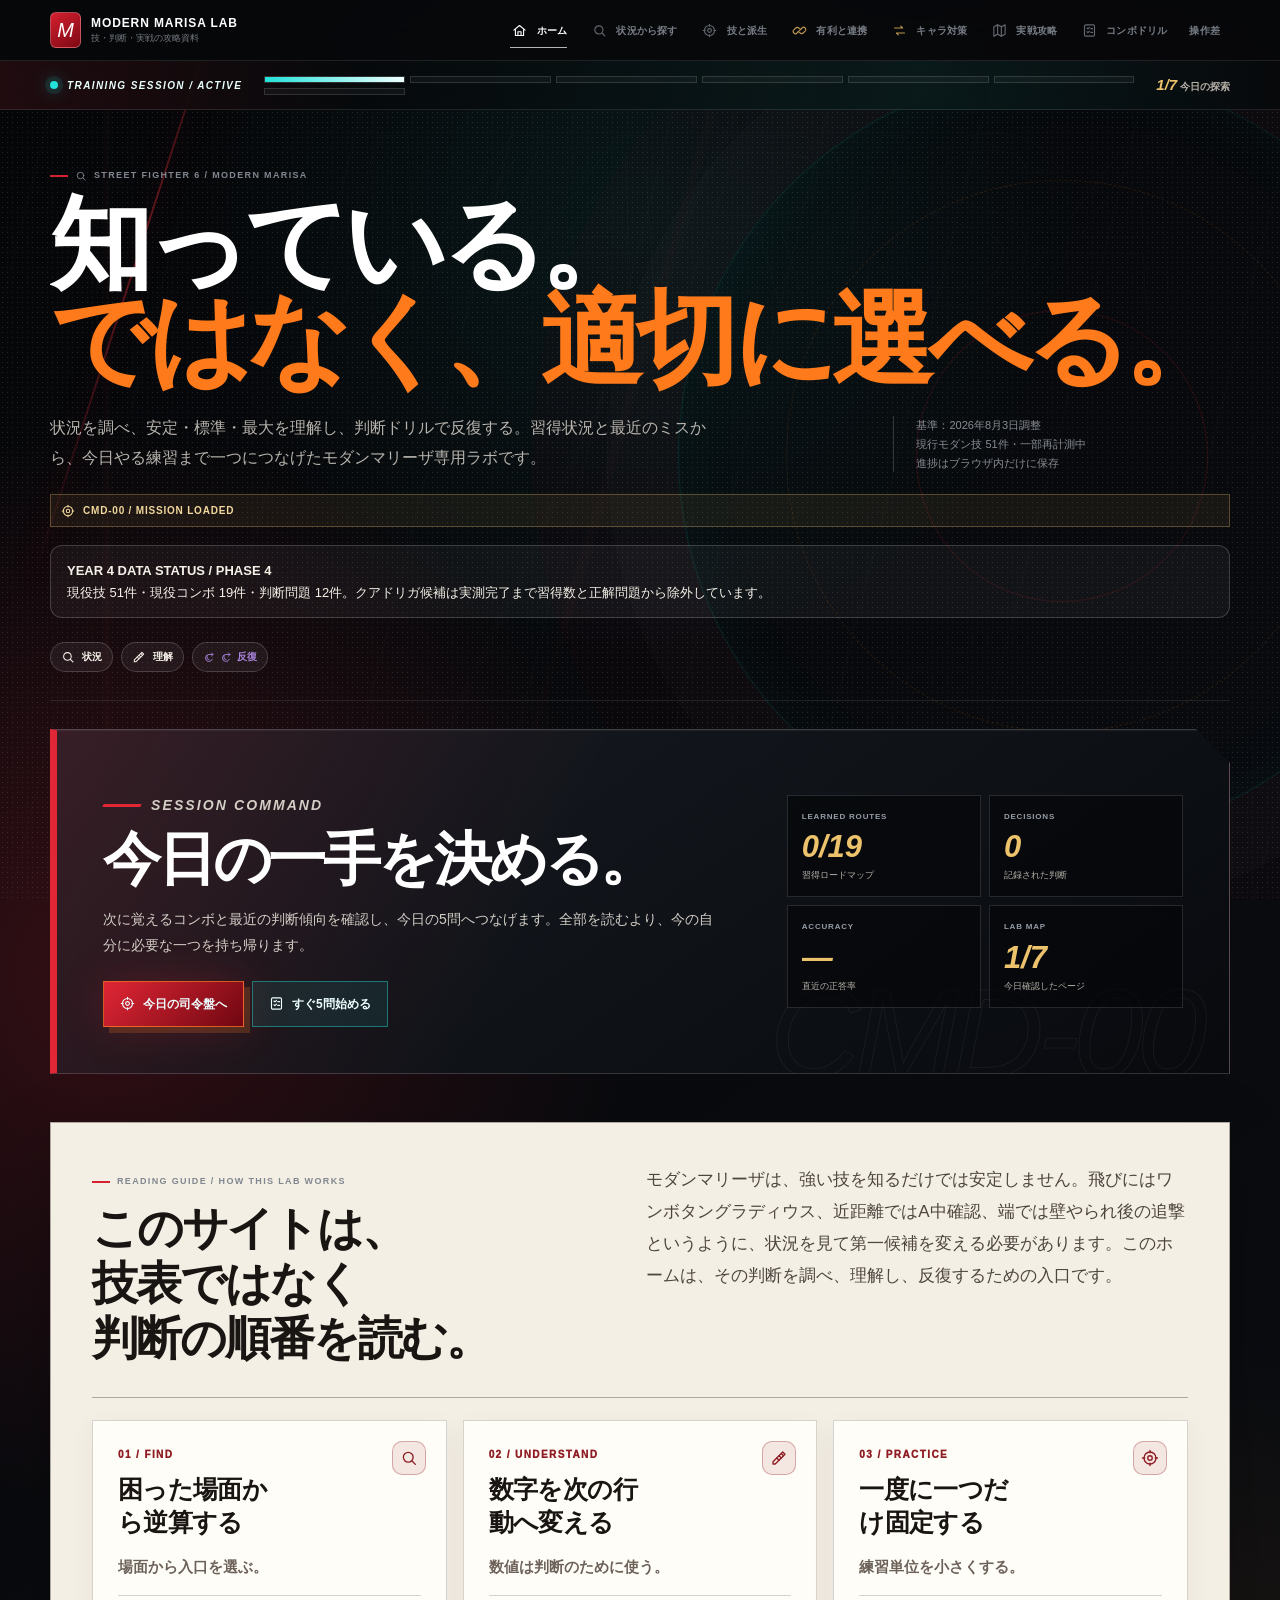
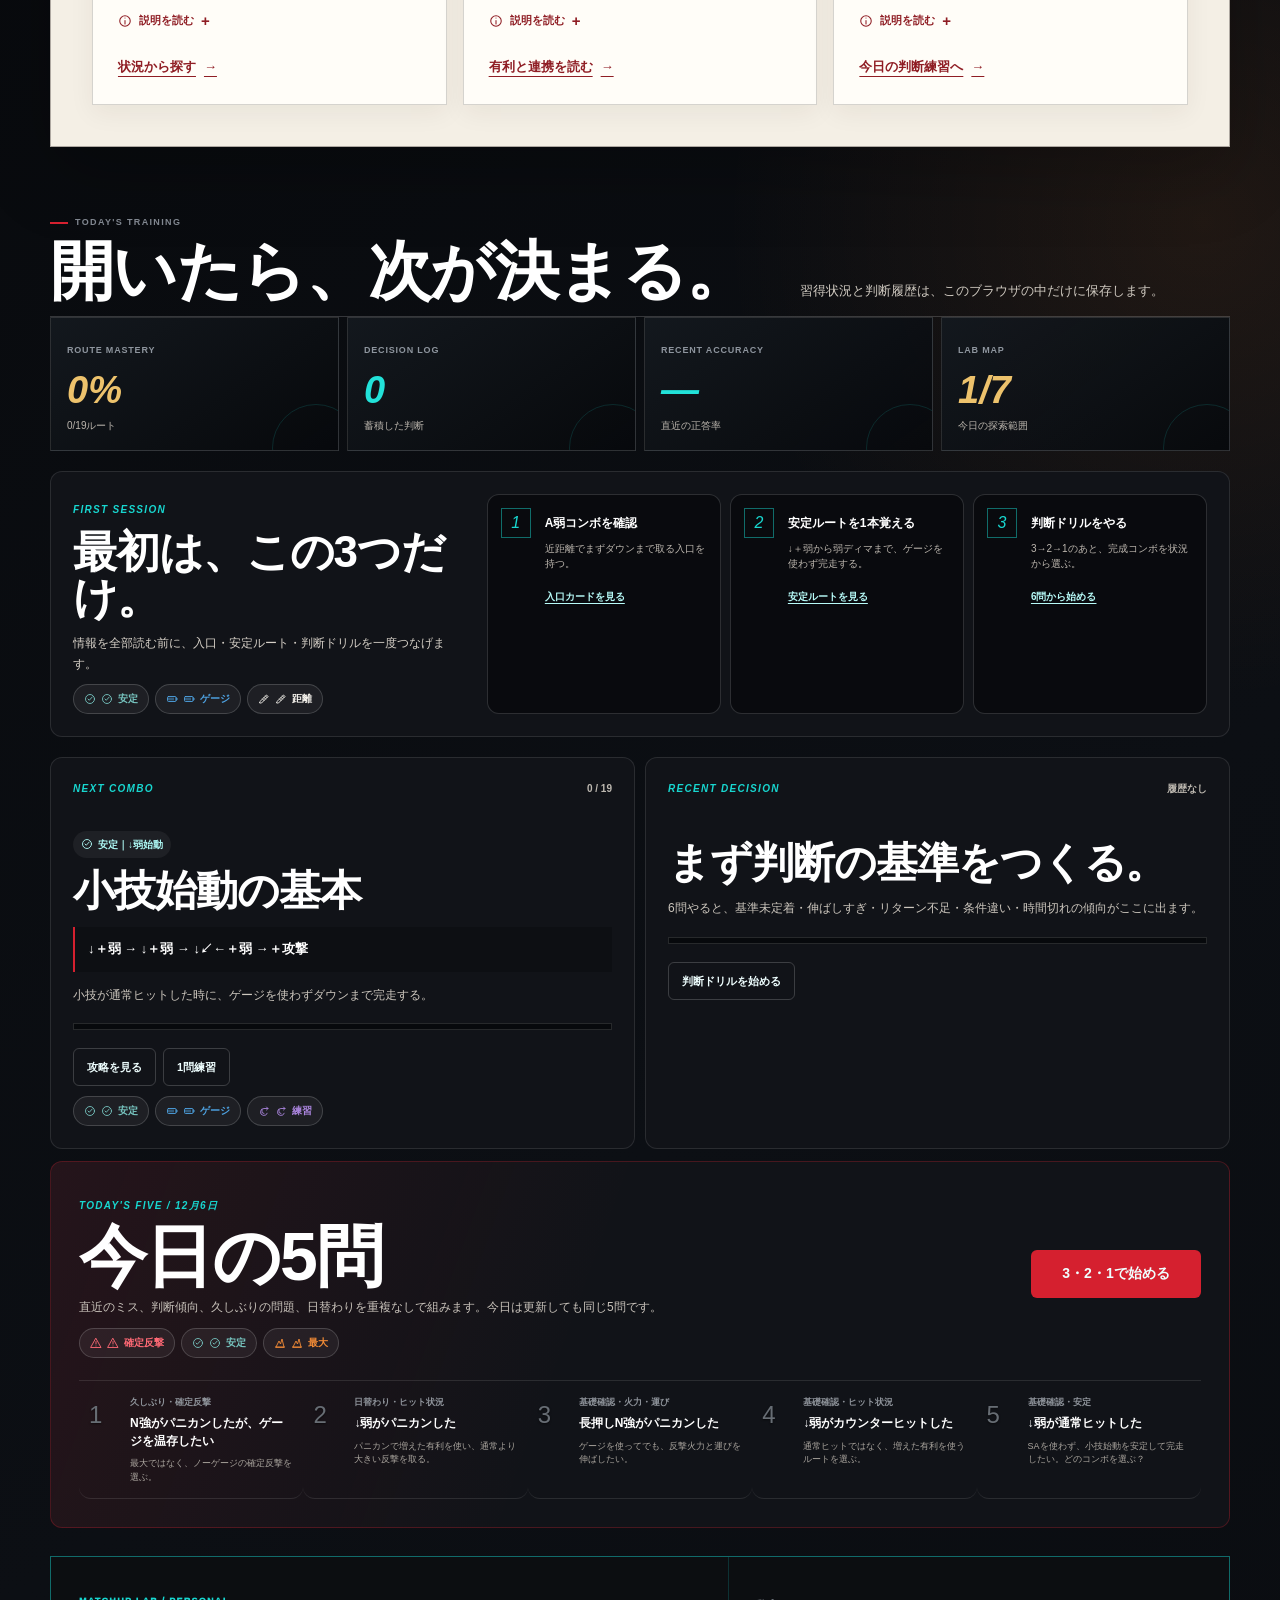
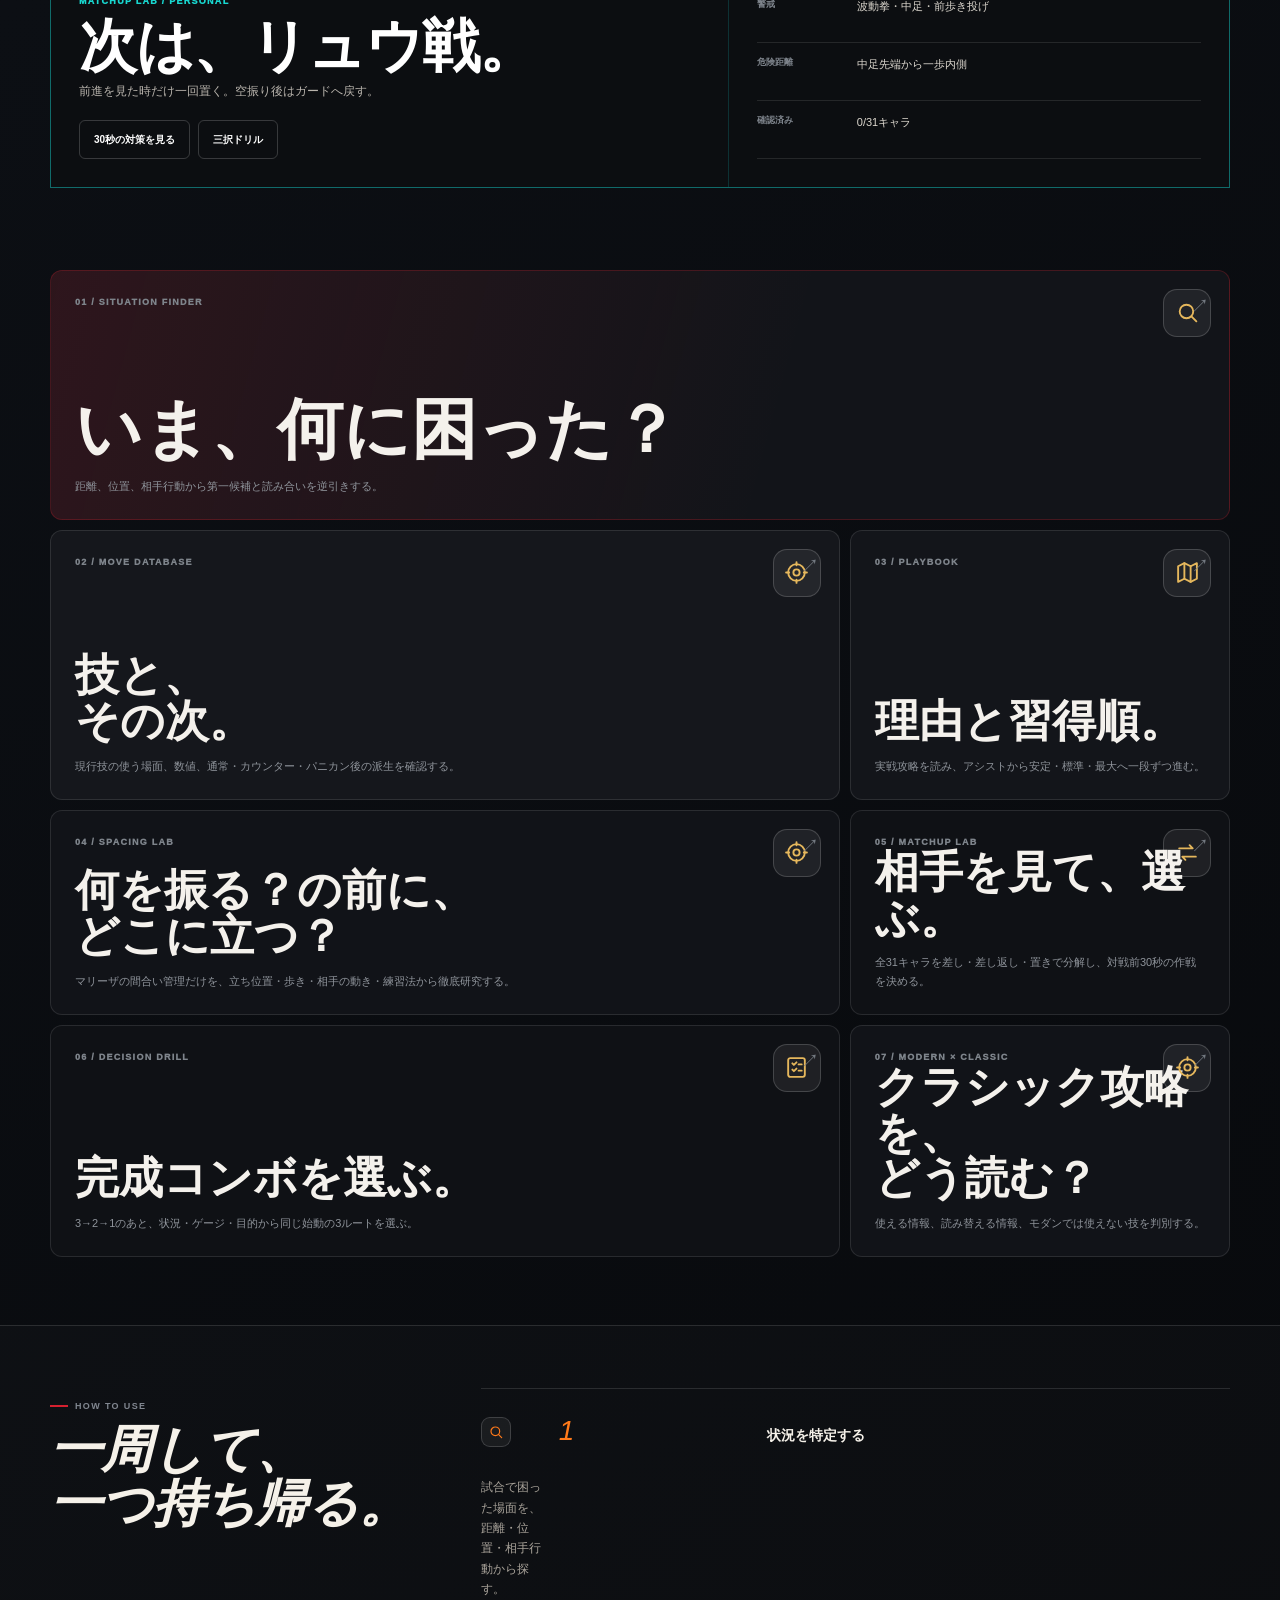
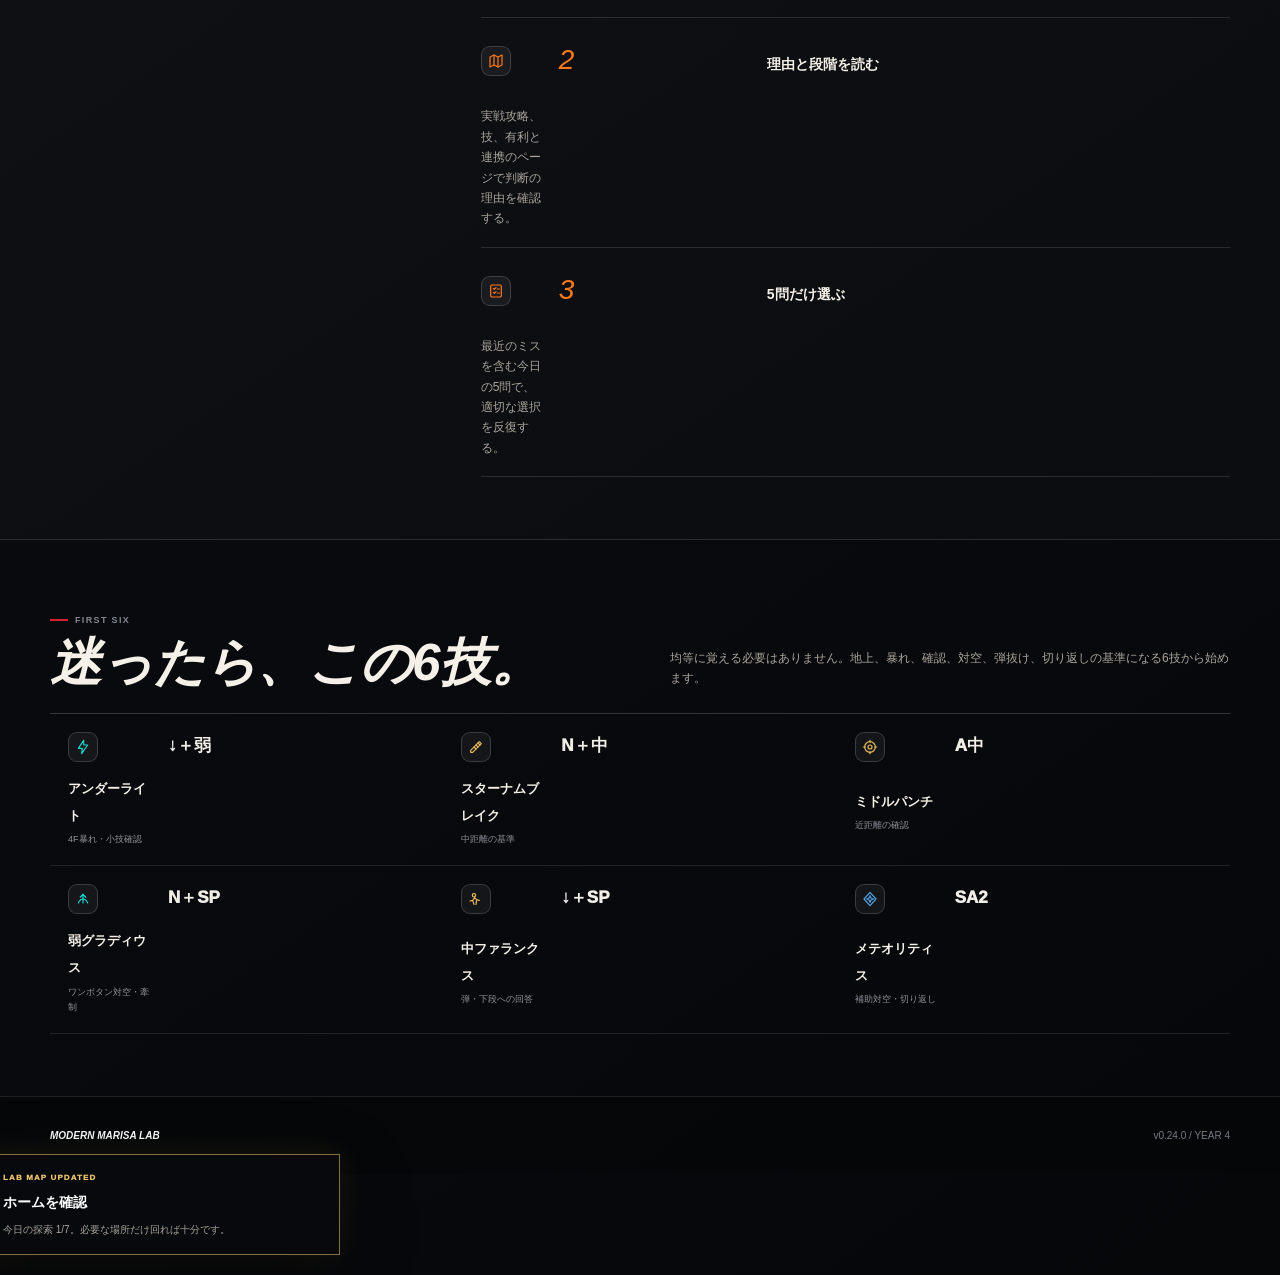
==== commit fd9c7595: "Add distinct Safari favorite icon" ====
--- a/index.html
+++ b/index.html
@@ -6,6 +6,9 @@
   <meta name="theme-color" content="#07080a" />
   <meta name="description" content="2026年8月3日調整対応。モダンマリーザの次に覚えるコンボ、判断傾向、今日の練習をまとめる個人用攻略ホーム。" />
   <title>MODERN MARISA LAB｜モダンマリーザ攻略</title>
+  <link rel="icon" type="image/png" sizes="180x180" href="/marisast6/apple-touch-icon.png?v=20260814">
+  <link rel="apple-touch-icon" sizes="180x180" href="/marisast6/apple-touch-icon.png?v=20260814">
+
   <link rel="icon" href="favicon.svg" type="image/svg+xml" />
   <link rel="stylesheet" href="site-shell.css?v=0.24.0" />
   <link rel="stylesheet" href="theme-marisa.css?v=0.24.0" />
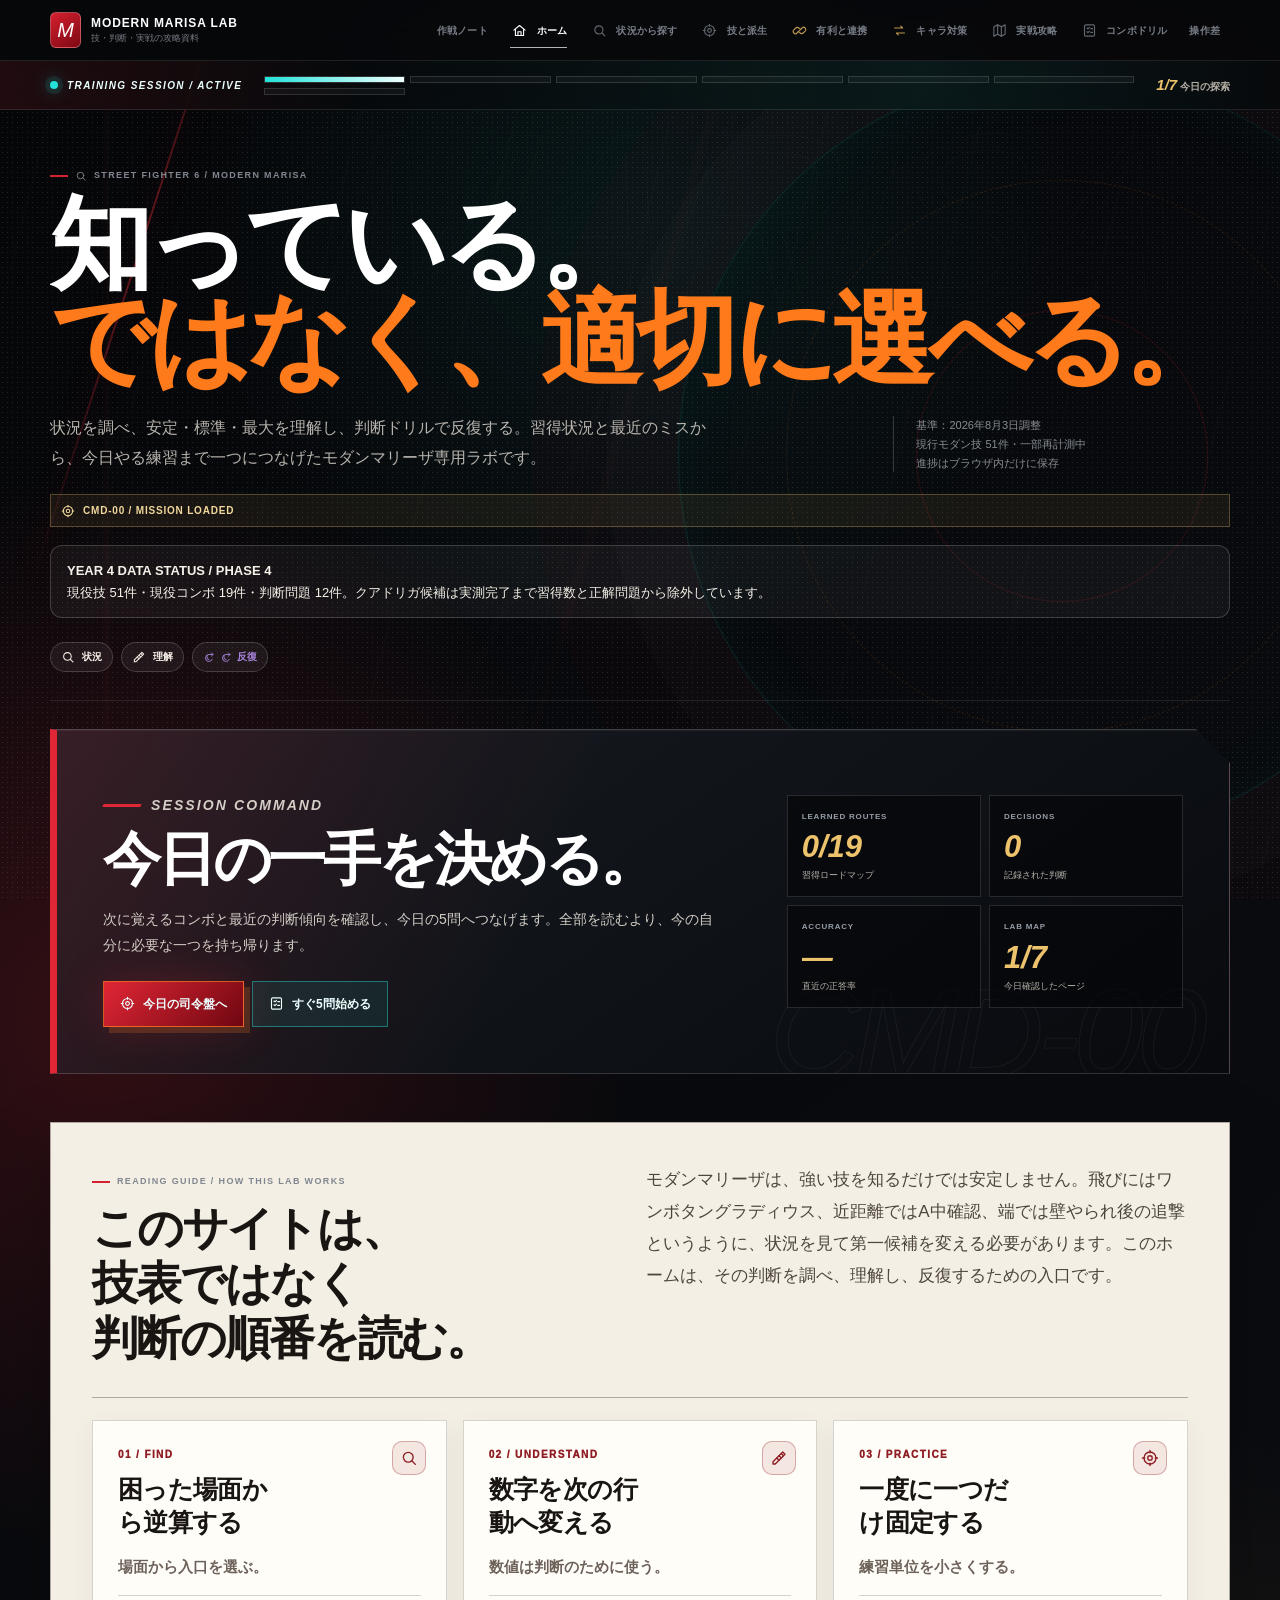
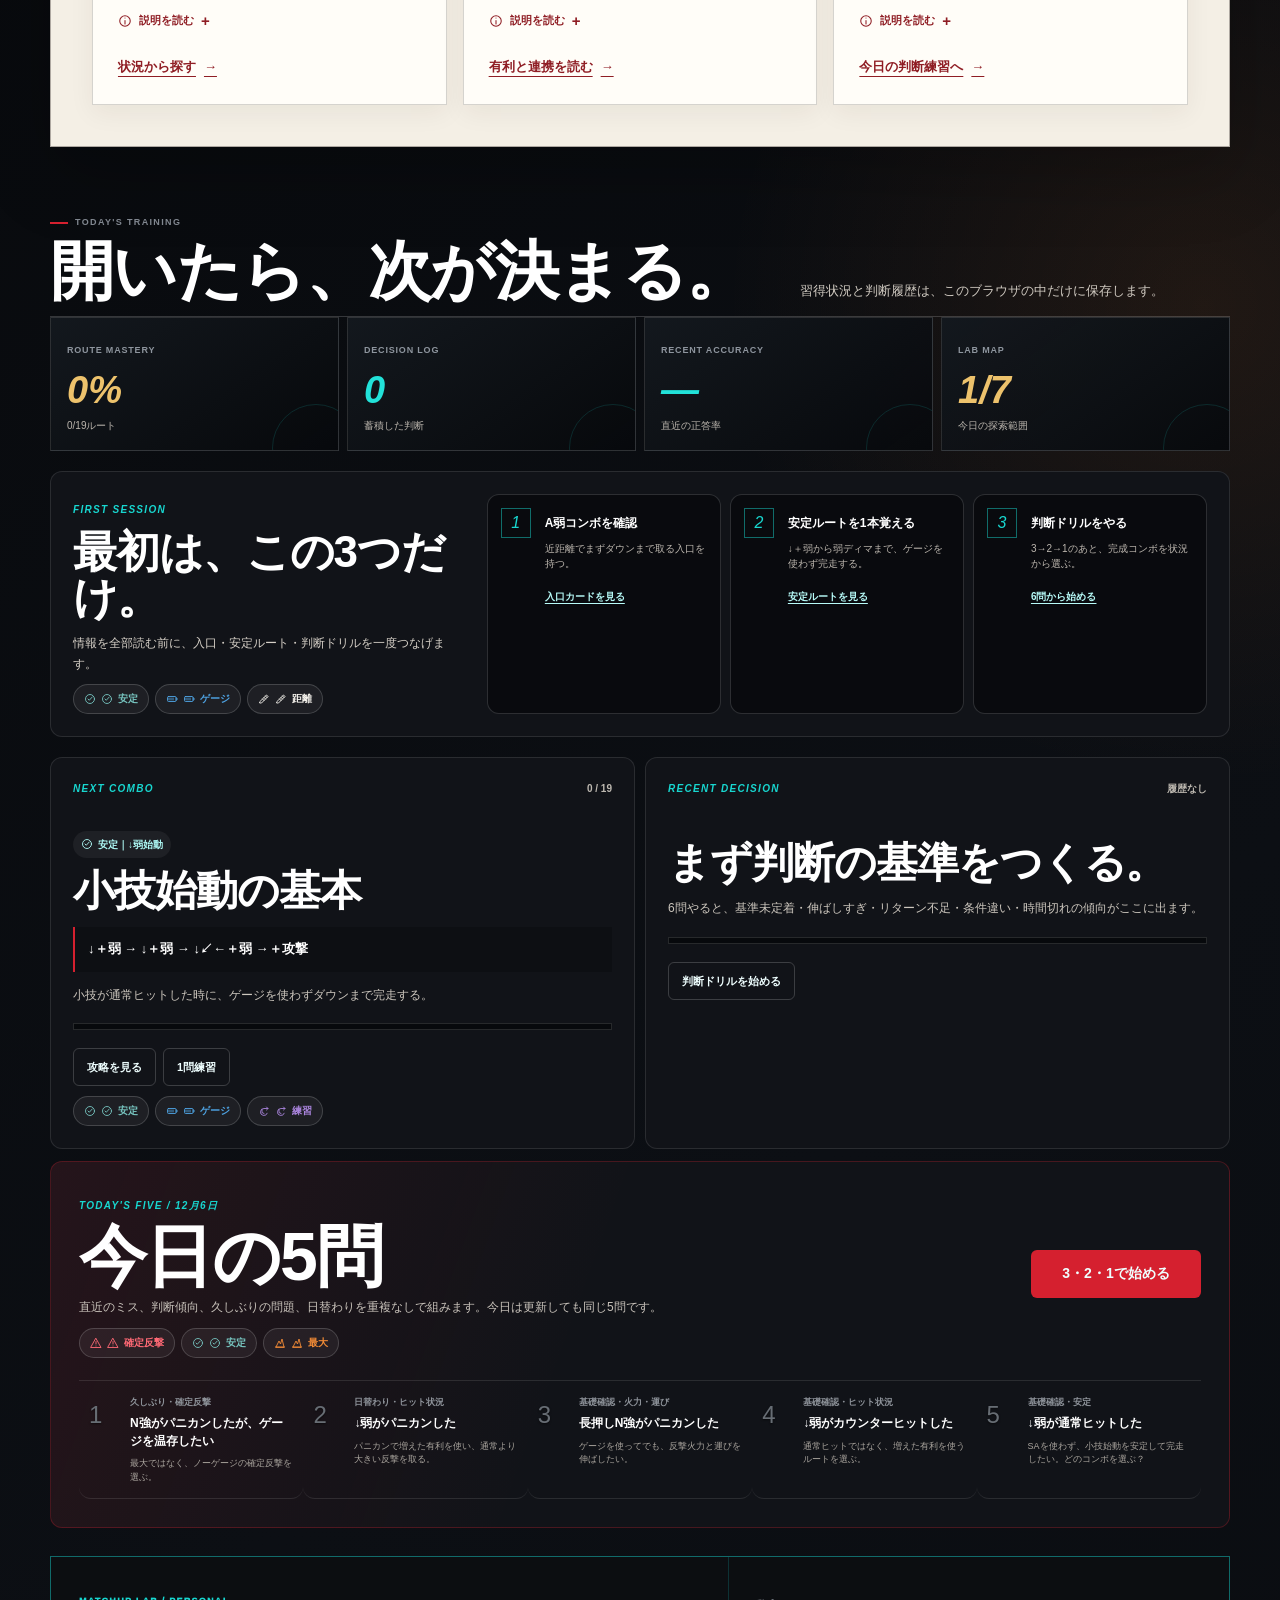
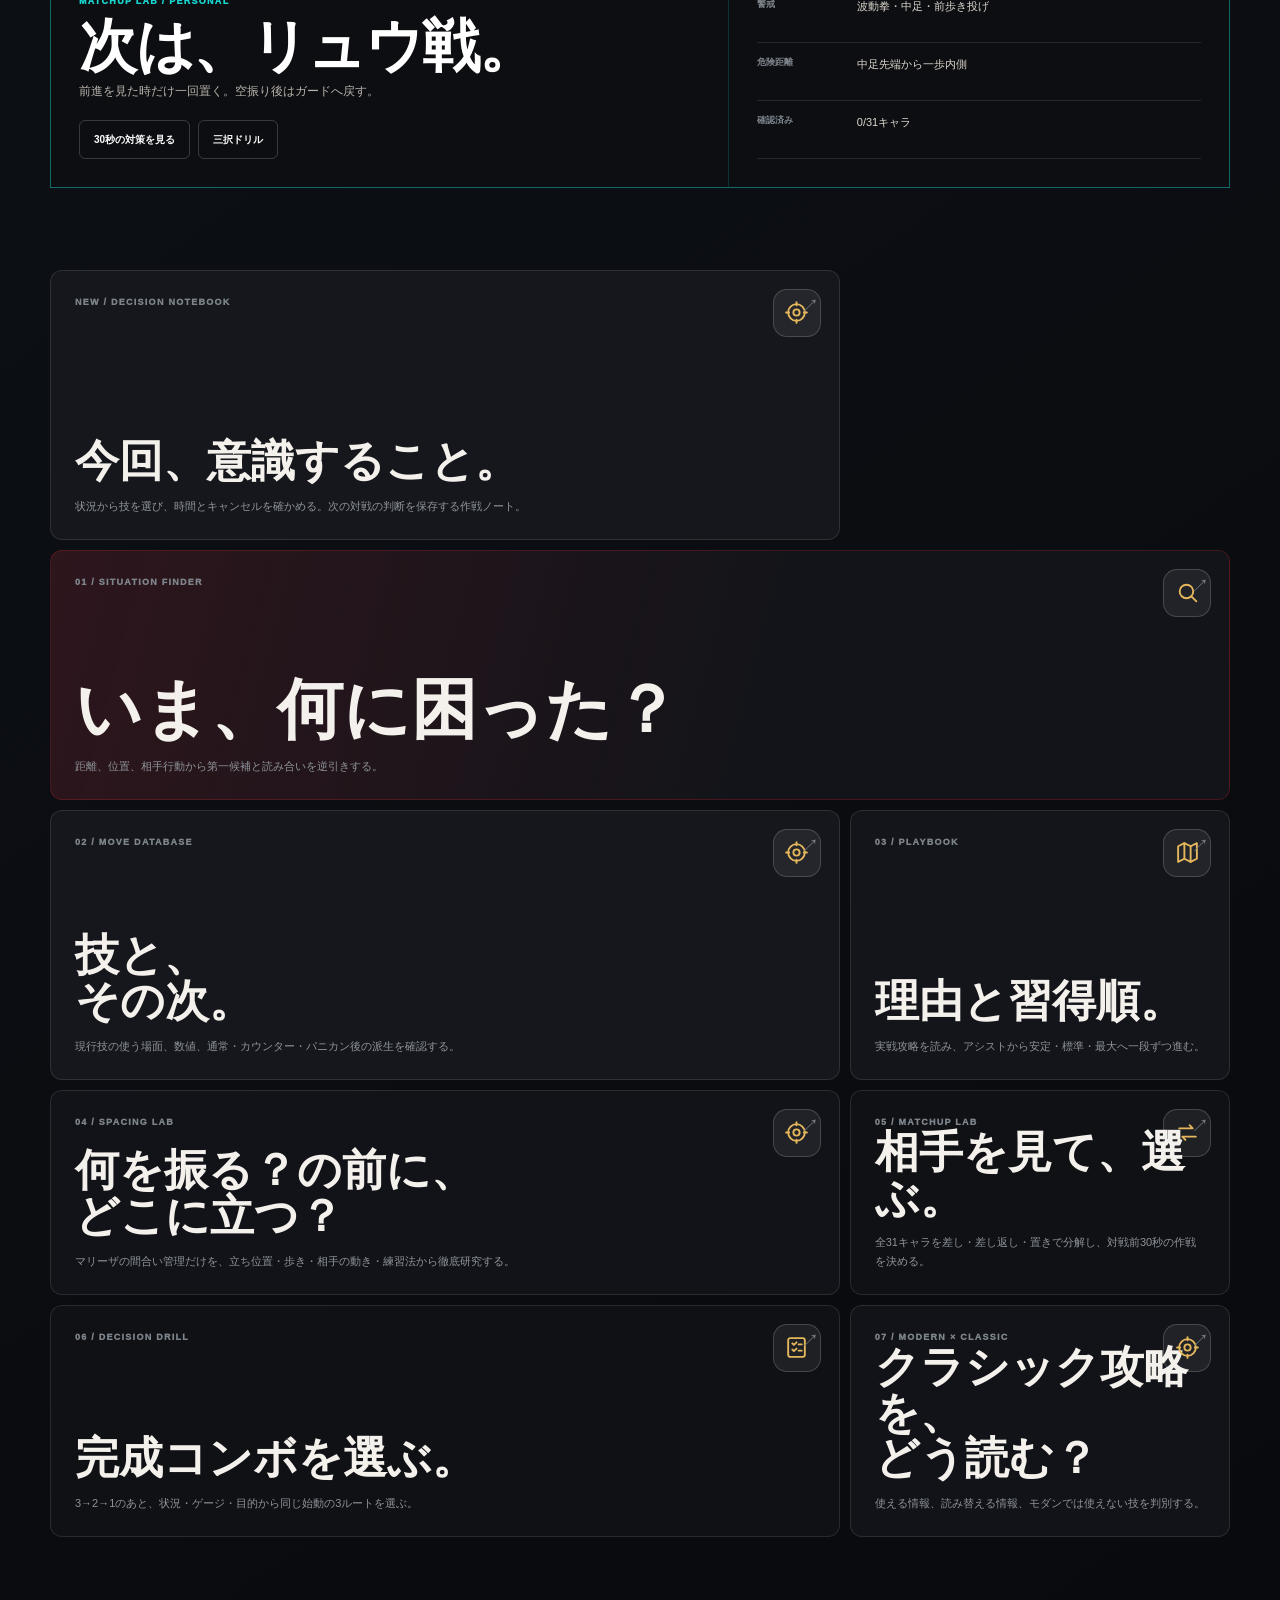
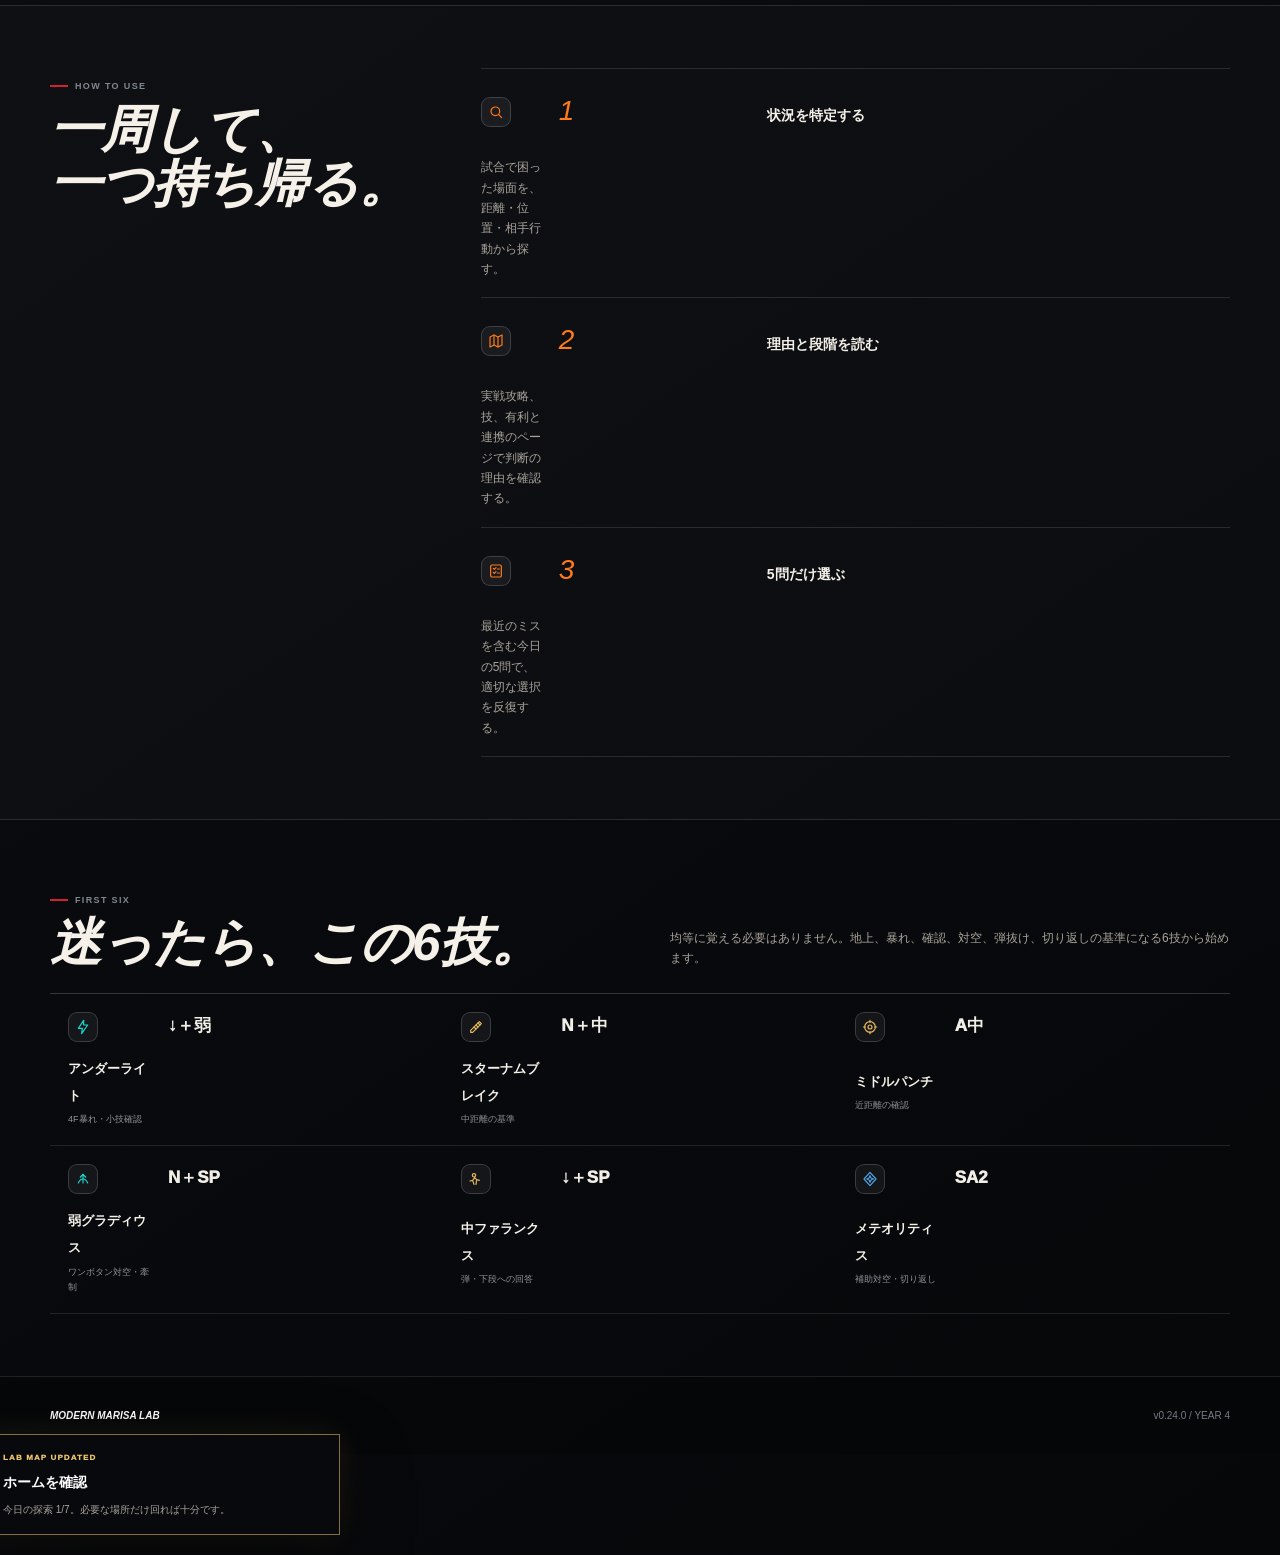
==== commit 4cf5bcdc: "Add situation-first Marisa decision notebook with local learning progress and cancel references" ====
--- a/index.html
+++ b/index.html
@@ -24,6 +24,7 @@
         <span><b>MODERN MARISA LAB</b><small>技・判断・実戦の攻略資料</small></span>
       </a>
       <nav class="site-tabs" aria-label="ページ">
+        <a href="decision.html">作戦ノート</a>
         <a href="index.html" aria-current="page">ホーム</a>
         <a href="situations.html">状況から探す</a>
         <a href="moves.html">技と派生</a>
@@ -51,6 +52,7 @@
     </section>
 
     <section class="entry-grid shell" aria-label="調べるページ">
+      <a class="entry-link entry-link-primary" href="decision.html"><small>NEW / DECISION NOTEBOOK</small><div><b>今回、意識すること。</b><p>状況から技を選び、時間とキャンセルを確かめる。次の対戦の判断を保存する作戦ノート。</p></div></a>
       <a class="entry-link entry-link-situations" href="situations.html">
         <small>01 / SITUATION FINDER</small>
         <div><b>いま、何に困った？</b><p>距離、位置、相手行動から第一候補と読み合いを逆引きする。</p></div>
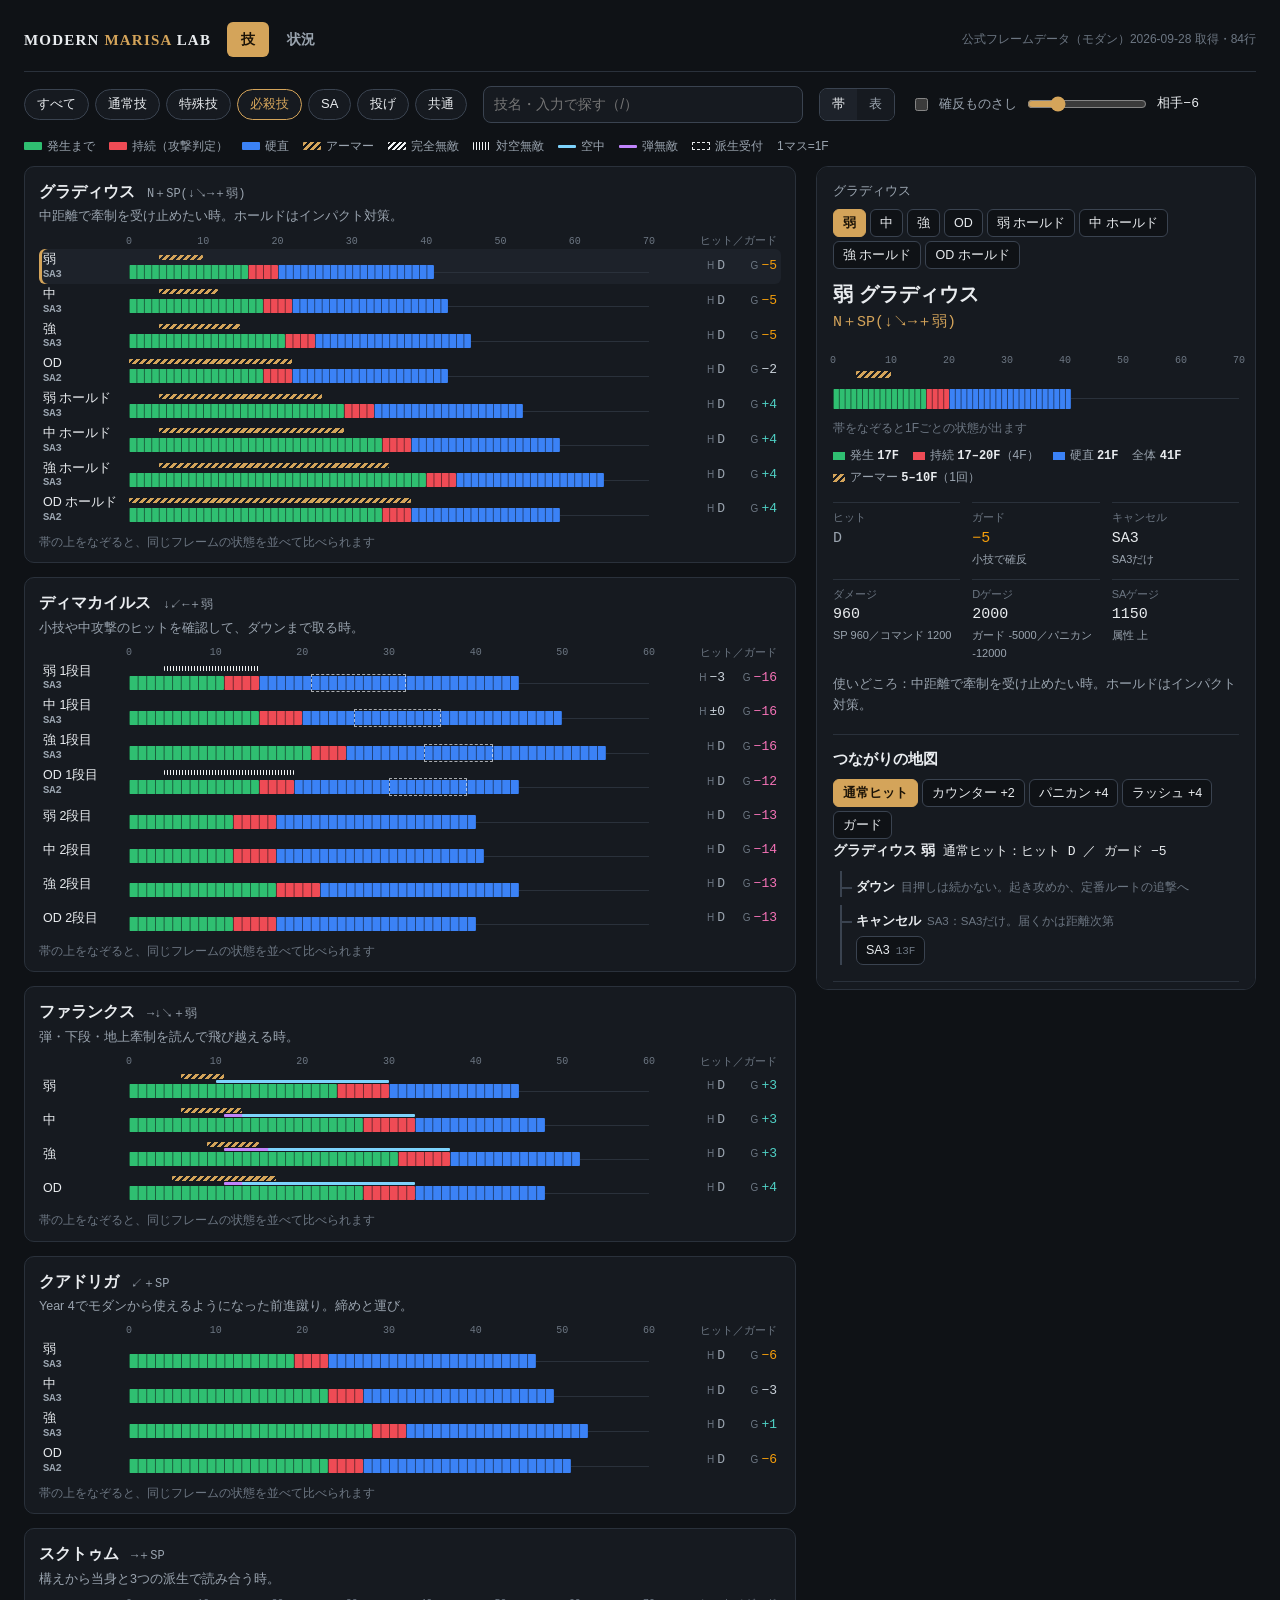
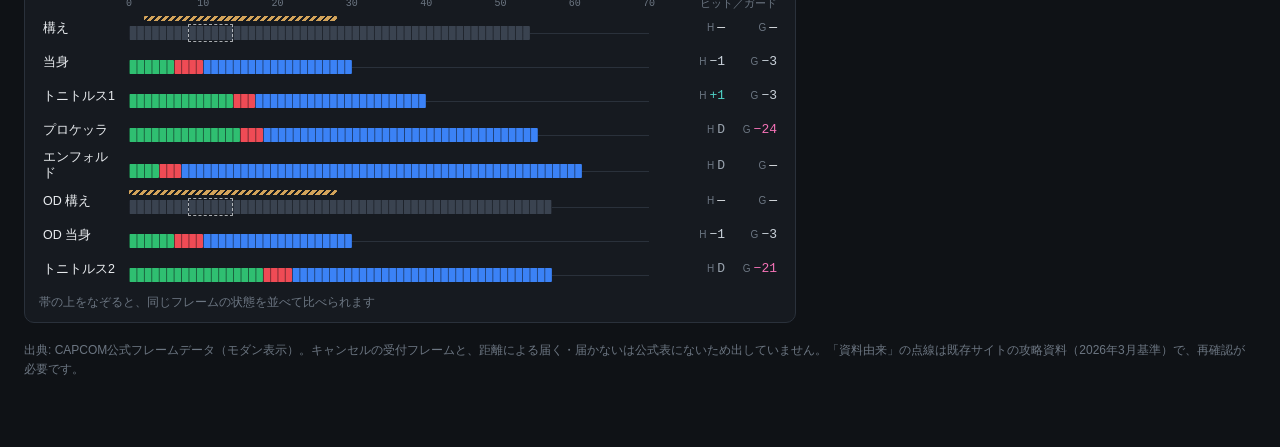
==== commit 8a3123ae: "P1: replace legacy shell with Mikiru move viewer" ====
--- a/index.html
+++ b/index.html
@@ -1,142 +1,67 @@
-﻿<!doctype html>
+<!doctype html>
 <html lang="ja">
 <head>
-  <meta charset="utf-8" />
-  <meta name="viewport" content="width=device-width, initial-scale=1, viewport-fit=cover" />
-  <meta name="theme-color" content="#07080a" />
-  <meta name="description" content="2026年8月3日調整対応。モダンマリーザの次に覚えるコンボ、判断傾向、今日の練習をまとめる個人用攻略ホーム。" />
-  <title>MODERN MARISA LAB｜モダンマリーザ攻略</title>
-  <link rel="icon" type="image/png" sizes="180x180" href="/marisast6/apple-touch-icon.png?v=20260814">
-  <link rel="apple-touch-icon" sizes="180x180" href="/marisast6/apple-touch-icon.png?v=20260814">
-
-  <link rel="icon" href="favicon.svg" type="image/svg+xml" />
-  <link rel="stylesheet" href="site-shell.css?v=0.24.0" />
-  <link rel="stylesheet" href="theme-marisa.css?v=0.24.0" />
-  <link rel="stylesheet" href="home-dashboard.css?v=0.24.0" />
-  <!-- CI compatibility: home-dashboard.css?v=0.23.2 -->
-  <link rel="stylesheet" href="page-guides.css?v=0.24.0" />
+<meta charset="utf-8">
+<meta name="viewport" content="width=device-width,initial-scale=1,viewport-fit=cover">
+<title>MODERN MARISA LAB｜技</title>
+<meta name="description" content="モダンマリーザの公式フレームデータ84行を、帯・表・つながりで見切る。">
+<link rel="icon" href="favicon.svg">
+<link rel="stylesheet" href="lab.css">
 </head>
-<body class="page-home">
-  <header class="site-header">
-    <div class="site-header-inner shell">
-      <a class="site-brand" href="index.html">
-        <span class="site-brand-mark">M</span>
-        <span><b>MODERN MARISA LAB</b><small>技・判断・実戦の攻略資料</small></span>
-      </a>
-      <nav class="site-tabs" aria-label="ページ">
-        <a href="decision.html">作戦ノート</a>
-        <a href="index.html" aria-current="page">ホーム</a>
-        <a href="situations.html">状況から探す</a>
-        <a href="moves.html">技と派生</a>
-        <a href="advantage.html">有利と連携</a>
-        <a href="matchups.html">キャラ対策</a>
-        <a href="strategy.html">実戦攻略</a>
-        <a href="drill.html">コンボドリル</a>
-        <a href="controls.html">操作差</a>
-      </nav>
-    </div>
+<body>
+<div class="app">
+  <header class="top">
+    <div class="brand">MODERN <span>MARISA</span> LAB</div>
+    <nav class="nav" aria-label="ページ">
+      <a id="tab-waza" data-tab="waza" href="index.html" aria-current="page">技</a>
+      <a id="tab-jokyo" data-tab="jokyo" href="situations.html">状況</a>
+    </nav>
+    <p class="basis" id="basis">公式フレームデータを読み込み中</p>
   </header>
 
-  <main>
-    <section class="home-hero shell">
-      <p class="page-kicker">STREET FIGHTER 6 / MODERN MARISA</p>
-      <h1>知っている。<span>ではなく、適切に選べる。</span></h1>
-      <div class="home-hero-copy">
-        <p>状況を調べ、安定・標準・最大を理解し、判断ドリルで反復する。習得状況と最近のミスから、今日やる練習まで一つにつなげたモダンマリーザ専用ラボです。</p>
-        <aside class="home-hero-note">基準：2026年8月3日調整<br>現行モダン技を収録・一部は再計測中<br>進捗はブラウザ内だけに保存</aside>
+  <section id="waza">
+    <div class="tools">
+      <div class="chips" id="cats" role="group" aria-label="技の種類"></div>
+      <input class="search" id="q" type="search" placeholder="技名・入力で探す（/）" aria-label="技を探す">
+      <div class="views" role="group" aria-label="表示">
+        <button id="view-band" aria-pressed="true">帯</button>
+        <button id="view-table" aria-pressed="false">表</button>
       </div>
-    </section>
+      <label class="pun" for="pun-on"><input id="pun-on" type="checkbox"> 確反ものさし
+        <input id="pun-n" type="range" min="2" max="20" value="6" aria-label="相手の不利フレーム">
+        <output id="pun-out" for="pun-n">相手−6</output>
+      </label>
+    </div>
+    <div class="legend" aria-label="帯の色">
+      <span><i style="background:var(--f-start)"></i>発生まで</span>
+      <span><i style="background:var(--f-act)"></i>持続（攻撃判定）</span>
+      <span><i style="background:var(--f-rec)"></i>硬直</span>
+      <span><i class="k-armor"></i>アーマー</span>
+      <span><i class="k-inv"></i>完全無敵</span>
+      <span><i class="k-aainv"></i>対空無敵</span>
+      <span><i style="background:var(--l-air);height:3px"></i>空中</span>
+      <span><i style="background:var(--l-proj);height:3px"></i>弾無敵</span>
+      <span><i style="border:1.5px dashed var(--text);background:none"></i>派生受付</span>
+      <span>1マス=1F</span>
+    </div>
+    <div id="focus"></div>
+    <div class="lab">
+      <div id="list" class="list" aria-live="polite"></div>
+      <aside id="detail" class="detail" aria-label="技の詳細"></aside>
+    </div>
+    <p class="note">出典: CAPCOM公式フレームデータ（モダン表示）。キャンセルの受付フレームと、距離による届く・届かないは公式表にないため出していません。「資料由来」の点線は既存サイトの攻略資料（2026年3月基準）で、再確認が必要です。</p>
+  </section>
 
-    <section id="home-dashboard" class="home-dashboard" aria-label="今日の練習">
-      <p>練習状況を読み込んでいます。</p>
-    </section>
-
-    <section class="entry-grid shell" aria-label="調べるページ">
-      <a class="entry-link entry-link-primary" href="decision.html"><small>NEW / DECISION NOTEBOOK</small><div><b>今回、意識すること。</b><p>状況から技を選び、時間とキャンセルを確かめる。次の対戦の判断を保存する作戦ノート。</p></div></a>
-      <a class="entry-link entry-link-situations" href="situations.html">
-        <small>01 / SITUATION FINDER</small>
-        <div><b>いま、何に困った？</b><p>距離、位置、相手行動から第一候補と読み合いを逆引きする。</p></div>
-      </a>
-      <a class="entry-link entry-link-primary" href="moves.html">
-        <small>02 / MOVE DATABASE</small>
-        <div><b>技と、<br>その次。</b><p>現行技の使う場面、数値、通常・カウンター・パニカン後の派生を確認する。</p></div>
-      </a>
-      <a class="entry-link entry-link-playbook" href="strategy.html">
-        <small>03 / PLAYBOOK</small>
-        <div><b>理由と習得順。</b><p>実戦攻略を読み、アシストから安定・標準・最大へ一段ずつ進む。</p></div>
-      </a>
-      <a class="entry-link" href="spacing.html">
-        <small>04 / SPACING LAB</small>
-        <div><b>何を振る？の前に、<br>どこに立つ？</b><p>マリーザの間合い管理だけを、立ち位置・歩き・相手の動き・練習法から徹底研究する。</p></div>
-      </a>
-      <a class="entry-link entry-link-matchups" href="matchups.html">
-        <small>05 / MATCHUP LAB</small>
-        <div><b>相手を見て、選ぶ。</b><p>全31キャラを差し・差し返し・置きで分解し、対戦前30秒の作戦を決める。</p></div>
-      </a>
-      <a class="entry-link entry-link-drill" href="drill.html">
-        <small>06 / DECISION DRILL</small>
-        <div><b>完成コンボを選ぶ。</b><p>3→2→1のあと、状況・ゲージ・目的から同じ始動の3ルートを選ぶ。</p></div>
-      </a>
-      <a class="entry-link" href="controls.html">
-        <small>07 / MODERN × CLASSIC</small>
-        <div><b>クラシック攻略を、<br>どう読む？</b><p>使える情報、読み替える情報、モダンでは使えない技を判別する。</p></div>
-      </a>
-    </section>
-
-    <section class="home-method">
-      <div class="home-method-grid shell">
-        <div>
-          <p class="page-kicker">HOW TO USE</p>
-          <h2>一周して、<br>一つ持ち帰る。</h2>
-        </div>
-        <div class="method-steps">
-          <article><span>1</span><b>状況を特定する</b><p>試合で困った場面を、距離・位置・相手行動から探す。</p></article>
-          <article><span>2</span><b>理由と段階を読む</b><p>実戦攻略、技、有利と連携のページで判断の理由を確認する。</p></article>
-          <article><span>3</span><b>5問だけ選ぶ</b><p>最近のミスを含む今日の5問で、適切な選択を反復する。</p></article>
-        </div>
-      </div>
-    </section>
-
-    <section class="first-six-band shell">
-      <div class="first-six-head">
-        <div><p class="page-kicker">FIRST SIX</p><h2>迷ったら、この6技。</h2></div>
-        <p>均等に覚える必要はありません。地上、暴れ、確認、対空、弾抜け、切り返しの基準になる6技から始めます。</p>
-      </div>
-      <div class="first-six-list">
-        <a href="moves.html?move=crLP"><kbd>↓＋弱</kbd><span><b>アンダーライト</b><small>4F暴れ・小技確認</small></span></a>
-        <a href="moves.html?move=stMK"><kbd>N＋中</kbd><span><b>スターナムブレイク</b><small>中距離の基準</small></span></a>
-        <a href="moves.html?move=aMP"><kbd>A中</kbd><span><b>ミドルパンチ</b><small>近距離の確認</small></span></a>
-        <a href="moves.html?move=gladiusL"><kbd>N＋SP</kbd><span><b>弱グラディウス</b><small>ワンボタン対空・牽制</small></span></a>
-        <a href="moves.html?move=phalanxM"><kbd>↓＋SP</kbd><span><b>中ファランクス</b><small>弾・下段への回答</small></span></a>
-        <a href="moves.html?move=sa2"><kbd>SA2</kbd><span><b>メテオリティス</b><small>補助対空・切り返し</small></span></a>
-      </div>
-    </section>
-  </main>
-
-  <footer class="site-footer">
-    <div class="site-footer-inner shell"><b>MODERN MARISA LAB</b><span>v0.24.0 / PERSONAL TRAINING HOME</span></div>
-  </footer>
-
-  <script src="data-core.js?v=0.24.0"></script>
-  <script src="data-1.js?v=0.24.0"></script>
-  <script src="data-2.js?v=0.24.0"></script>
-  <script src="data-3.js?v=0.24.0"></script>
-  <script src="data-4.js?v=0.24.0"></script>
-  <script src="data-5.js?v=0.24.0"></script>
-  <script src="data-6.js?v=0.24.0"></script>
-  <script src="playbook-data.js?v=0.24.0"></script>
-  <script src="playbook-expanded.js?v=0.24.0"></script>
-  <script src="drill-data.js?v=0.24.0"></script>
-  <script src="drill-route-schema.js?v=0.24.0"></script>
-  <script src="drill-scenarios.js?v=0.24.0"></script>
-  <script src="combo-learning-data.js?v=0.24.0"></script>
-  <script src="drill-result-analysis.js?v=0.24.0"></script>
-  <script src="home-practice-plan.js?v=0.24.0"></script>
-  <script src="home-dashboard.js?v=0.24.0"></script>
-  <!-- CI compatibility: home-practice-plan.js?v=0.23.2 home-dashboard.js?v=0.23.2 -->
-  <script src="matchup-data.js?v=0.24.0"></script>
-  <script src="matchup-home.js?v=0.24.0"></script>
-  <script src="marisa-arena.js?v=0.24.0"></script>
-  <script src="page-guides.js?v=0.24.0"></script>
+  <section id="jokyo" hidden>
+    <div class="sit-tools"><button type="button" id="export-notebook" class="export-btn">ノートをJSONで書き出す</button></div>
+    <div class="scenes chips" id="scenes"></div>
+    <div class="sits" id="sits"></div>
+    <p class="note">既存の状況逆引きと作戦ノートを統合。候補技を比べ、必要な場面だけ技ページへ持ち込めます。</p>
+  </section>
+</div>
+<div class="backdrop" id="backdrop" hidden></div>
+<script src="data/lab-data.js"></script>
+<script src="lab-core.js"></script>
+<script src="lab.js"></script>
 </body>
-</html>
+</html>
--- a/lab.css
+++ b/lab.css
@@ -0,0 +1,238 @@
+/* 単一のダーク配色(トレーニングモードの画面に合わせた意図的な単一テーマ) */
+:root {
+  color-scheme: dark;
+  --bg: #0f1216;
+  --panel: #161a20;
+  --raise: #1d222a;
+  --line: #2a313b;
+  --line2: #3a4350;
+  --text: #e9ecef;
+  --muted: #9aa4af;
+  --faint: #6c7682;
+  --accent: #d4a45a;
+  --accent-ink: #1b1307;
+  --f-start: #2fbf71;
+  --f-act: #ef4b55;
+  --f-rec: #3b82f6;
+  --l-armor: #d4a45a;
+  --l-inv: #f1f3f5;
+  --l-air: #7dd3fc;
+  --l-proj: #c084fc;
+  --t-plus: #4fd1c5;
+  --t-safe: #c9d1d9;
+  --t-pun: #f59e0b;
+  --t-big: #f472b6;
+  --font-body: "BIZ UDPGothic", "Hiragino Sans", "Yu Gothic UI", "Meiryo", sans-serif;
+  --font-mono: "IBM Plex Mono", ui-monospace, "Cascadia Mono", "Consolas", monospace;
+  --font-brand: "Cinzel", "Trajan Pro", "Times New Roman", serif;
+}
+* { box-sizing: border-box; }
+body { background: var(--bg); color: var(--text); font: 14px/1.6 var(--font-body); }
+button, a { font: inherit; color: inherit; }
+a { text-decoration: none; }
+kbd, .mono { font-family: var(--font-mono); font-variant-numeric: tabular-nums; }
+:focus-visible { outline: 2px solid var(--accent); outline-offset: 2px; }
+
+.app { max-width: 1440px; margin: 0 auto; padding-inline: 16px; padding-block: 0 48px; }
+
+/* ヘッダー: ナビは2つだけ */
+.top { position: sticky; top: env(safe-area-inset-top, 0px); z-index: 20; display: flex; align-items: center; gap: 16px; padding-block: 10px; background: var(--bg); border-bottom: 1px solid var(--line); }
+.brand { font-family: var(--font-brand); font-weight: 600; letter-spacing: .08em; font-size: 15px; white-space: nowrap; }
+.brand span { color: var(--accent); }
+.nav { display: flex; gap: 4px; }
+.nav button, .nav a { background: none; border: 0; padding: 6px 14px; border-radius: 6px; color: var(--muted); cursor: pointer; font-weight: 700; }
+.nav button[aria-current="page"], .nav a[aria-current="page"] { color: var(--accent-ink); background: var(--accent); }
+.basis { margin-left: auto; color: var(--faint); font-size: 12px; text-align: right; }
+
+/* 道具帯 */
+.tools { display: flex; flex-wrap: wrap; align-items: center; gap: 10px 16px; padding-block: 14px; }
+.chips { display: flex; flex-wrap: wrap; gap: 6px; }
+.chip { border: 1px solid var(--line2); background: var(--panel); padding: 4px 12px; border-radius: 999px; cursor: pointer; font-size: 13px; }
+.chip[aria-pressed="true"] { border-color: var(--accent); color: var(--accent); }
+.search { flex: 1 1 200px; max-width: 320px; background: var(--panel); border: 1px solid var(--line2); border-radius: 8px; padding: 6px 10px; color: var(--text); font: inherit; }
+.views { display: flex; border: 1px solid var(--line2); border-radius: 8px; overflow: hidden; }
+.views button { background: var(--panel); border: 0; padding: 5px 12px; cursor: pointer; font-size: 13px; color: var(--muted); }
+.views button[aria-pressed="true"] { background: var(--raise); color: var(--text); }
+.pun { display: flex; align-items: center; gap: 8px; font-size: 13px; color: var(--muted); }
+.pun input[type="range"] { width: 120px; accent-color: var(--accent); }
+.pun output { font-family: var(--font-mono); color: var(--text); min-width: 3.5em; }
+.legend { display: flex; flex-wrap: wrap; gap: 4px 14px; font-size: 12px; color: var(--muted); padding-bottom: 10px; }
+.legend i { display: inline-block; width: 18px; height: 8px; margin-right: 5px; vertical-align: middle; border-radius: 1px; }
+
+.focus-banner { display: flex; align-items: center; gap: 10px; flex-wrap: wrap; padding: 8px 12px; margin-bottom: 12px; border: 1px solid var(--accent); border-radius: 8px; color: var(--accent); font-size: 13px; }
+.focus-banner button { margin-left: auto; background: none; border: 1px solid var(--accent); color: var(--accent); border-radius: 6px; padding: 2px 10px; cursor: pointer; }
+
+/* 2面構成 */
+.lab { display: grid; grid-template-columns: minmax(0, 1fr) 440px; gap: 20px; align-items: start; }
+.list { display: grid; gap: 14px; }
+
+/* 系統ごとのカード */
+.fam { background: var(--panel); border: 1px solid var(--line); border-radius: 10px; padding: 12px 14px 10px; }
+.fam-h { display: flex; flex-wrap: wrap; align-items: baseline; gap: 2px 12px; margin-bottom: 6px; }
+.fam-h h3 { margin: 0; font-size: 16px; text-wrap: balance; }
+.fam-h h3 small { color: var(--faint); font-weight: 400; font-size: 12px; margin-left: 8px; }
+.fam-in { margin: 0; font-family: var(--font-mono); color: var(--muted); font-size: 12px; }
+.fam-h .when { flex-basis: 100%; margin: 0; color: var(--muted); font-size: 12.5px; }
+.fam-grid { --cur: -100%; position: relative; }
+.frow { display: grid; grid-template-columns: 76px minmax(0, 1fr) 118px; align-items: center; gap: 10px; width: 100%; }
+.row { background: none; border: 0; border-radius: 6px; padding: 3px 4px; text-align: left; cursor: pointer; }
+.row:hover { background: var(--raise); }
+.row.sel { background: var(--raise); box-shadow: inset 3px 0 0 var(--accent); }
+.row.dim { opacity: .35; }
+.row.ng { opacity: .38; }
+.row.ok .v { color: var(--accent); }
+.v { font-size: 12.5px; line-height: 1.25; }
+.v .cx { display: block; font-family: var(--font-mono); font-weight: 600; font-size: 10.5px; color: var(--muted); }
+.ruler-row { padding-inline: 4px; }
+.ruler { position: relative; display: block; height: 14px; }
+.ruler .tk { position: absolute; top: 0; transform: translateX(-50%); font-family: var(--font-mono); font-size: 10px; color: var(--faint); }
+.adv-h { font-size: 10.5px; color: var(--faint); text-align: right; }
+.adv { display: flex; justify-content: flex-end; gap: 10px; font-family: var(--font-mono); font-variant-numeric: tabular-nums; font-size: 13px; }
+.av { min-width: 42px; text-align: right; }
+.av small { font-family: var(--font-body); font-size: 10px; color: var(--faint); margin-right: 3px; }
+.t-plus { color: var(--t-plus); } .t-safe { color: var(--t-safe); } .t-pun { color: var(--t-pun); } .t-big { color: var(--t-big); } .t-down { color: var(--muted); }
+
+/* 時間の帯: 1マス=1F、色はゲームのフレームメーターと同じ */
+.bar { position: relative; display: block; height: 28px; }
+.bar::before { content: ""; position: absolute; left: 0; right: 0; top: 19px; height: 1px; background: var(--line); }
+.seg { position: absolute; top: 12px; height: 14px; border-radius: 1px; }
+.seg.s { background-color: var(--f-start); }
+.seg.a { background-color: var(--f-act); }
+.seg.r { background-color: var(--f-rec); }
+.seg.n { background-color: var(--line2); }
+.bar.pips .seg { background-image: linear-gradient(90deg, rgba(8, 10, 14, .55) 1px, transparent 1px); background-size: calc(100% / var(--n)) 100%; }
+.win { position: absolute; border-radius: 1px; }
+.l1 { top: 2px; height: 5px; }
+.l2 { top: 8px; height: 3px; }
+.ld { top: 10px; height: 18px; border: 1.5px dashed var(--text); opacity: .7; }
+.k-armor { background: repeating-linear-gradient(135deg, var(--l-armor) 0 3px, transparent 3px 5px); }
+.k-parry { border: 1.5px solid var(--l-armor); }
+.k-inv { background: repeating-linear-gradient(135deg, var(--l-inv) 0 2px, transparent 2px 4px); }
+.k-aainv { background: repeating-linear-gradient(90deg, var(--l-inv) 0 1px, transparent 1px 3px); }
+.k-thinv { background: repeating-linear-gradient(90deg, var(--muted) 0 1px, transparent 1px 3px); }
+.k-air { background: var(--l-air); }
+.k-proj { background: var(--l-proj); }
+.land { position: absolute; top: 12px; height: 14px; padding-left: 4px; border-left: 1.5px dotted var(--muted); font-size: 10px; color: var(--muted); white-space: nowrap; line-height: 14px; }
+.pl { position: absolute; top: 0; bottom: 0; width: 0; border-left: 2px dashed var(--accent); }
+.cur { position: absolute; top: -2px; bottom: -2px; width: 1px; left: var(--cur); background: var(--text); display: none; pointer-events: none; }
+.scrub .cur { display: block; }
+.readout { margin: 6px 0 0; min-height: 1.6em; font-size: 12px; color: var(--faint); }
+.scrub + .readout, .readout.on { color: var(--text); }
+
+.bar.lg { height: 46px; }
+.bar.lg::before { top: 31px; }
+.bar.lg .seg { top: 22px; height: 20px; }
+.bar.lg .l1 { top: 4px; height: 7px; }
+.bar.lg .l2 { top: 13px; height: 5px; }
+.bar.lg .ld { top: 19px; height: 26px; }
+.bar.lg .land { top: 22px; height: 20px; line-height: 20px; }
+
+/* 詳細 */
+.detail { position: sticky; top: 64px; max-height: calc(100dvh - 76px); overflow: auto; background: var(--panel); border: 1px solid var(--line); border-radius: 12px; padding: 14px 16px 18px; overscroll-behavior: contain; }
+.d-close { display: none; }
+.d-fam { margin: 0 0 8px; color: var(--muted); font-size: 12.5px; }
+.seg-ctl { display: flex; flex-wrap: wrap; gap: 4px; }
+.seg-ctl button { border: 1px solid var(--line2); background: var(--bg); border-radius: 6px; padding: 3px 9px; cursor: pointer; font-size: 12.5px; }
+.seg-ctl button[aria-selected="true"], .seg-ctl button[aria-pressed="true"] { border-color: var(--accent); background: var(--accent); color: var(--accent-ink); font-weight: 700; }
+.d-name { margin: 12px 0 2px; font-size: 20px; line-height: 1.35; text-wrap: balance; }
+.d-input { margin: 0 0 10px; }
+.d-input kbd { font-size: 15px; color: var(--accent); }
+.d-strip { padding: 8px 0 2px; }
+.key { display: flex; flex-wrap: wrap; gap: 2px 14px; margin: 6px 0 0; padding: 0; list-style: none; font-size: 12px; color: var(--muted); }
+.key i { display: inline-block; width: 12px; height: 8px; margin-right: 5px; vertical-align: middle; }
+.key b { color: var(--text); font-family: var(--font-mono); font-weight: 600; }
+.nums { display: grid; grid-template-columns: repeat(auto-fill, minmax(120px, 1fr)); gap: 10px 12px; margin: 14px 0 0; }
+.nums div { border-top: 1px solid var(--line); padding-top: 6px; }
+.nums dt { font-size: 11px; color: var(--faint); }
+.nums dd { margin: 0; font-family: var(--font-mono); font-size: 15px; font-variant-numeric: tabular-nums; }
+.nums dd small { display: block; font-family: var(--font-body); font-size: 11px; color: var(--muted); }
+.tags { display: flex; flex-wrap: wrap; gap: 6px; margin: 12px 0 0; padding: 0; list-style: none; }
+.tags li { font-size: 12px; border: 1px solid var(--line2); border-radius: 999px; padding: 1px 9px; color: var(--muted); }
+.d-when { margin: 12px 0 0; font-size: 13px; color: var(--muted); }
+.more { margin-top: 16px; border-top: 1px solid var(--line); padding-top: 8px; }
+.more summary { cursor: pointer; color: var(--muted); font-size: 13px; }
+.more table { width: 100%; border-collapse: collapse; margin-top: 8px; font-size: 12.5px; }
+.more th { text-align: left; font-weight: 400; color: var(--faint); padding: 3px 8px 3px 0; white-space: nowrap; vertical-align: top; }
+.more td { padding: 3px 0; }
+
+/* つながりの地図 */
+.map { margin-top: 18px; border-top: 1px solid var(--line); padding-top: 12px; }
+.map h3 { margin: 0 0 8px; font-size: 15px; display: flex; align-items: center; gap: 8px; }
+.grew { font-family: var(--font-mono); font-size: 12px; color: var(--accent-ink); background: var(--accent); border-radius: 999px; padding: 0 8px; animation: pop .5s ease-out; }
+.cond-note { margin: 6px 0 0; font-size: 12px; color: var(--faint); }
+.path { display: flex; flex-wrap: wrap; align-items: center; gap: 4px 6px; margin: 10px 0; font-size: 12.5px; }
+.path button { background: var(--bg); border: 1px solid var(--line2); border-radius: 6px; padding: 1px 8px; cursor: pointer; }
+.path .via { color: var(--faint); font-size: 11.5px; }
+.path .reset { margin-left: auto; color: var(--muted); }
+.root { display: flex; align-items: baseline; gap: 8px; font-size: 13px; }
+.root b { font-size: 14px; }
+.tg { margin: 8px 0 0 7px; padding-left: 14px; border-left: 2px solid var(--line2); }
+.tg h4 { margin: 0; padding-top: 6px; font-size: 13px; position: relative; }
+.tg h4::before { content: ""; position: absolute; left: -16px; top: 16px; width: 12px; border-top: 2px solid var(--line2); }
+.tg h4 small { font-weight: 400; color: var(--faint); margin-left: 6px; font-size: 11.5px; }
+.tg ul { list-style: none; margin: 4px 0 0; padding: 0; display: flex; flex-wrap: wrap; gap: 6px; }
+.node { display: inline-flex; align-items: baseline; gap: 6px; background: var(--bg); border: 1px solid var(--line2); border-radius: 7px; padding: 3px 9px; font-size: 12.5px; cursor: pointer; text-align: left; }
+.node:hover { border-color: var(--accent); }
+.node[disabled] { cursor: default; opacity: .75; }
+.node[disabled]:hover { border-color: var(--line2); }
+.node em { font-style: normal; font-family: var(--font-mono); font-size: 11.5px; color: var(--accent); }
+.node .m { font-family: var(--font-mono); font-size: 11px; color: var(--faint); }
+.node.doc { border-style: dashed; }
+.node.new { animation: grow .45s ease-out both; border-color: var(--accent); }
+.tg p { margin: 4px 0 0; font-size: 12px; color: var(--muted); }
+@keyframes grow { from { opacity: 0; transform: translateX(-10px) scale(.96); } }
+@keyframes pop { from { transform: scale(.6); opacity: 0; } }
+
+/* 表(守) */
+.tbl-wrap { overflow-x: auto; background: var(--panel); border: 1px solid var(--line); border-radius: 10px; }
+.tbl { border-collapse: collapse; font-size: 13px; width: 100%; }
+.tbl th, .tbl td { padding: 6px 10px; border-bottom: 1px solid var(--line); white-space: nowrap; text-align: right; font-family: var(--font-mono); font-variant-numeric: tabular-nums; }
+.tbl th { font-family: var(--font-body); font-size: 12px; color: var(--muted); font-weight: 400; position: sticky; top: 0; background: var(--panel); cursor: pointer; }
+.tbl th:first-child, .tbl td:first-child { position: sticky; left: 0; background: var(--panel); text-align: left; font-family: var(--font-body); }
+.tbl td.in { text-align: left; color: var(--muted); }
+.tbl tr { cursor: pointer; }
+.tbl tr.sel td { background: var(--raise); }
+.tbl tr.ok td:first-child { color: var(--accent); }
+.tbl tr.ng td { opacity: .45; }
+
+/* 状況から探す */
+.scenes { display: flex; flex-wrap: wrap; gap: 6px; padding-block: 14px; }
+.sits { display: grid; grid-template-columns: repeat(auto-fill, minmax(340px, 1fr)); gap: 14px; }
+.sit { background: var(--panel); border: 1px solid var(--line); border-radius: 10px; padding: 14px; display: grid; gap: 8px; }
+.sit .scene { font-size: 11.5px; color: var(--accent); letter-spacing: .06em; }
+.sit h3 { margin: 0; font-size: 16px; text-wrap: balance; }
+.sit p { margin: 0; font-size: 13px; color: var(--muted); }
+.sit .pick { display: grid; grid-template-columns: 92px minmax(0, 1fr) 40px; gap: 8px; align-items: center; font-size: 12.5px; }
+.sit .pick .st { font-family: var(--font-mono); text-align: right; }
+.sit .first { color: var(--accent); }
+.sit > button, .sit > a { justify-self: start; background: var(--accent); color: var(--accent-ink); border: 0; border-radius: 7px; padding: 5px 14px; font-weight: 700; cursor: pointer; }
+.note { color: var(--faint); font-size: 12px; margin-top: 18px; }
+.err { color: var(--t-big); }
+
+.backdrop { position: fixed; inset: 0; background: rgba(0, 0, 0, .55); z-index: 30; }
+
+/* スマホ・タブレット: 詳細は下からのシート */
+@media (max-width: 1023px) {
+  .lab { grid-template-columns: minmax(0, 1fr); }
+  .detail { position: fixed; left: 0; right: 0; bottom: 0; top: auto; z-index: 40; max-height: 88dvh; border-radius: 16px 16px 0 0; padding-bottom: calc(18px + env(safe-area-inset-bottom, 0px)); transform: translateY(105%); transition: transform .25s ease-out; }
+  .detail.open { transform: none; }
+  .d-close { display: block; position: sticky; top: 0; margin-left: auto; background: var(--raise); border: 1px solid var(--line2); border-radius: 999px; width: 34px; height: 34px; cursor: pointer; font-size: 18px; line-height: 1; z-index: 1; }
+  .d-top { position: sticky; top: -14px; background: var(--panel); padding-top: 4px; padding-bottom: 8px; z-index: 1; }
+}
+@media (max-width: 600px) {
+  .basis { display: none; }
+  .frow { grid-template-columns: 58px minmax(0, 1fr) 76px; gap: 8px; }
+  .adv { flex-direction: column; gap: 0; align-items: flex-end; font-size: 12px; line-height: 1.25; }
+  .av { min-width: 0; }
+  .fam { padding-inline: 10px; }
+  .pun input[type="range"] { width: 96px; }
+  .sits { grid-template-columns: minmax(0, 1fr); }
+}
+@media (prefers-reduced-motion: reduce) {
+  *, *::before, *::after { animation: none !important; transition: none !important; }
+}
+
+/* P4: situation notebook */
+.sit-tools{display:flex;justify-content:flex-end;gap:8px;padding:12px 0}
+.export-btn{background:var(--raise);border:1px solid var(--line2);border-radius:8px;padding:6px 12px;cursor:pointer}
+@media(max-width:600px){.top{gap:8px}.brand{font-size:14px}.nav{gap:2px}.nav a,.nav button{padding:6px 8px}}
